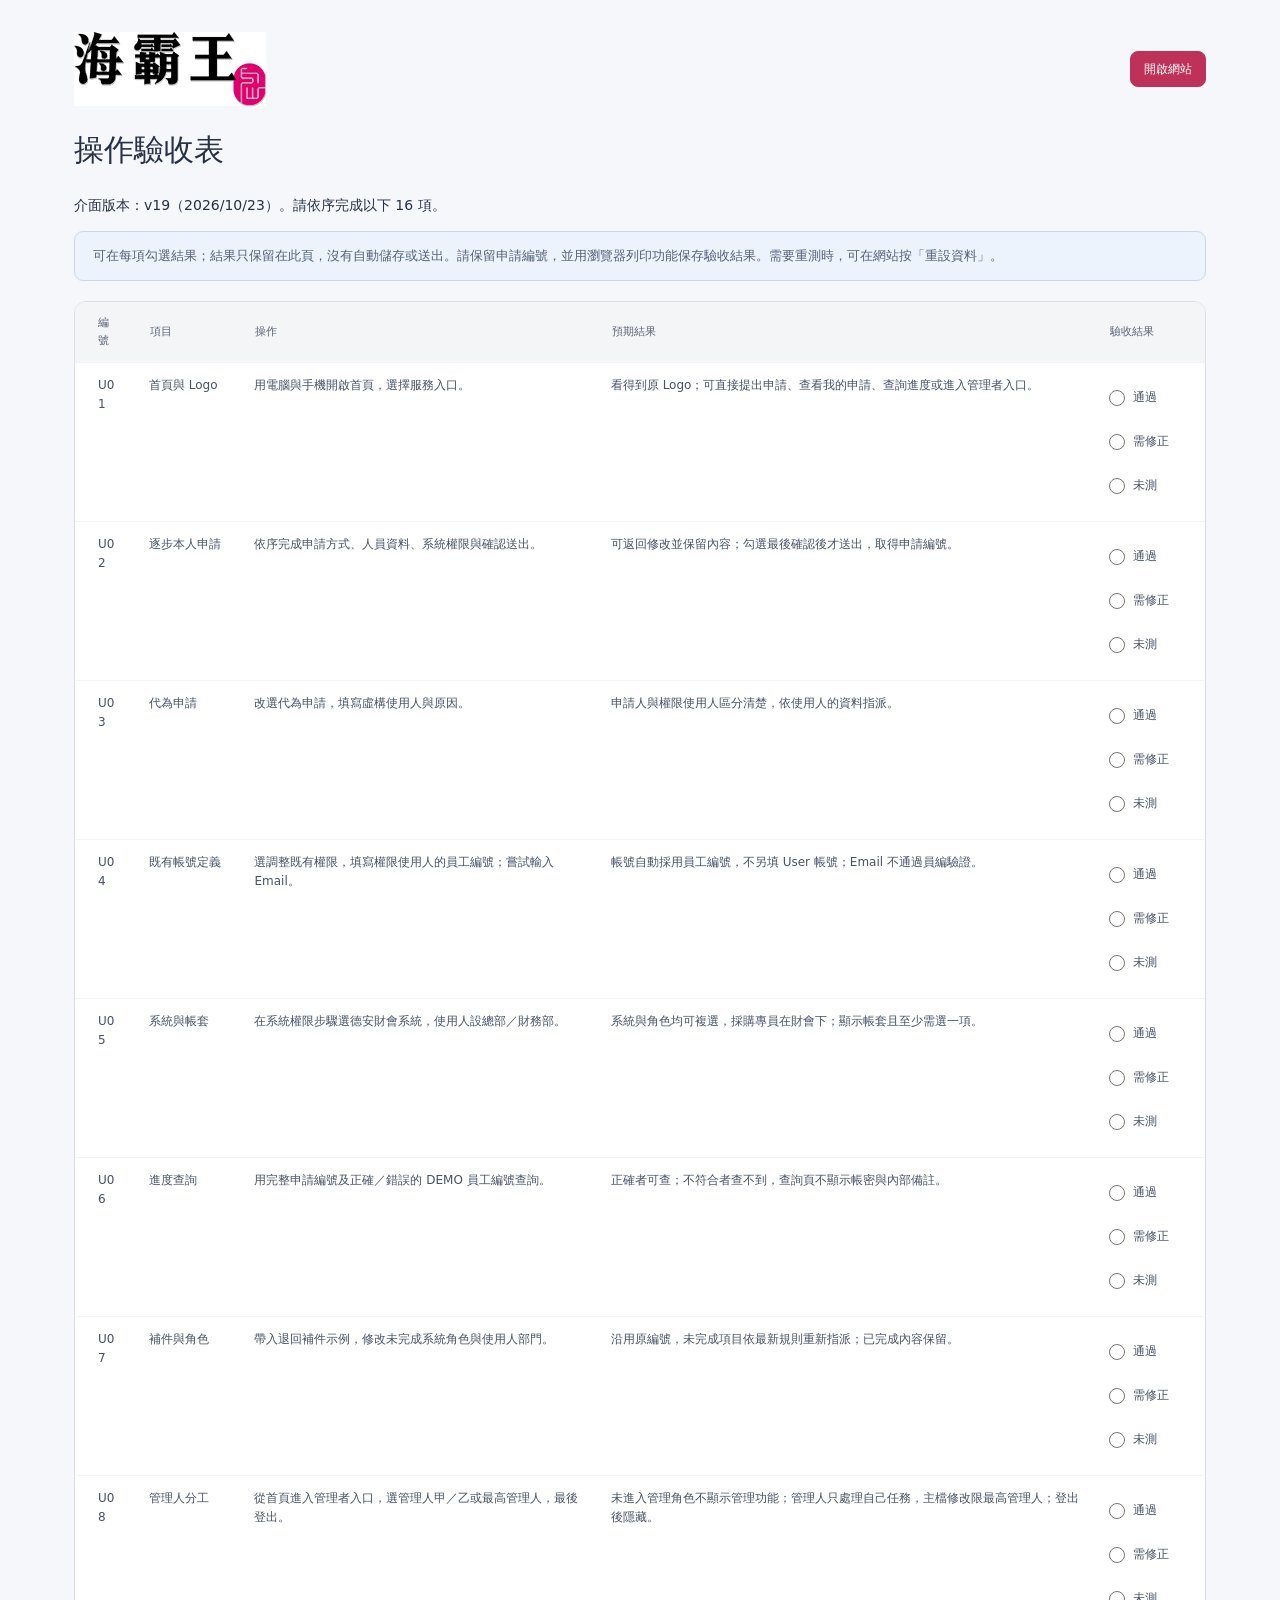
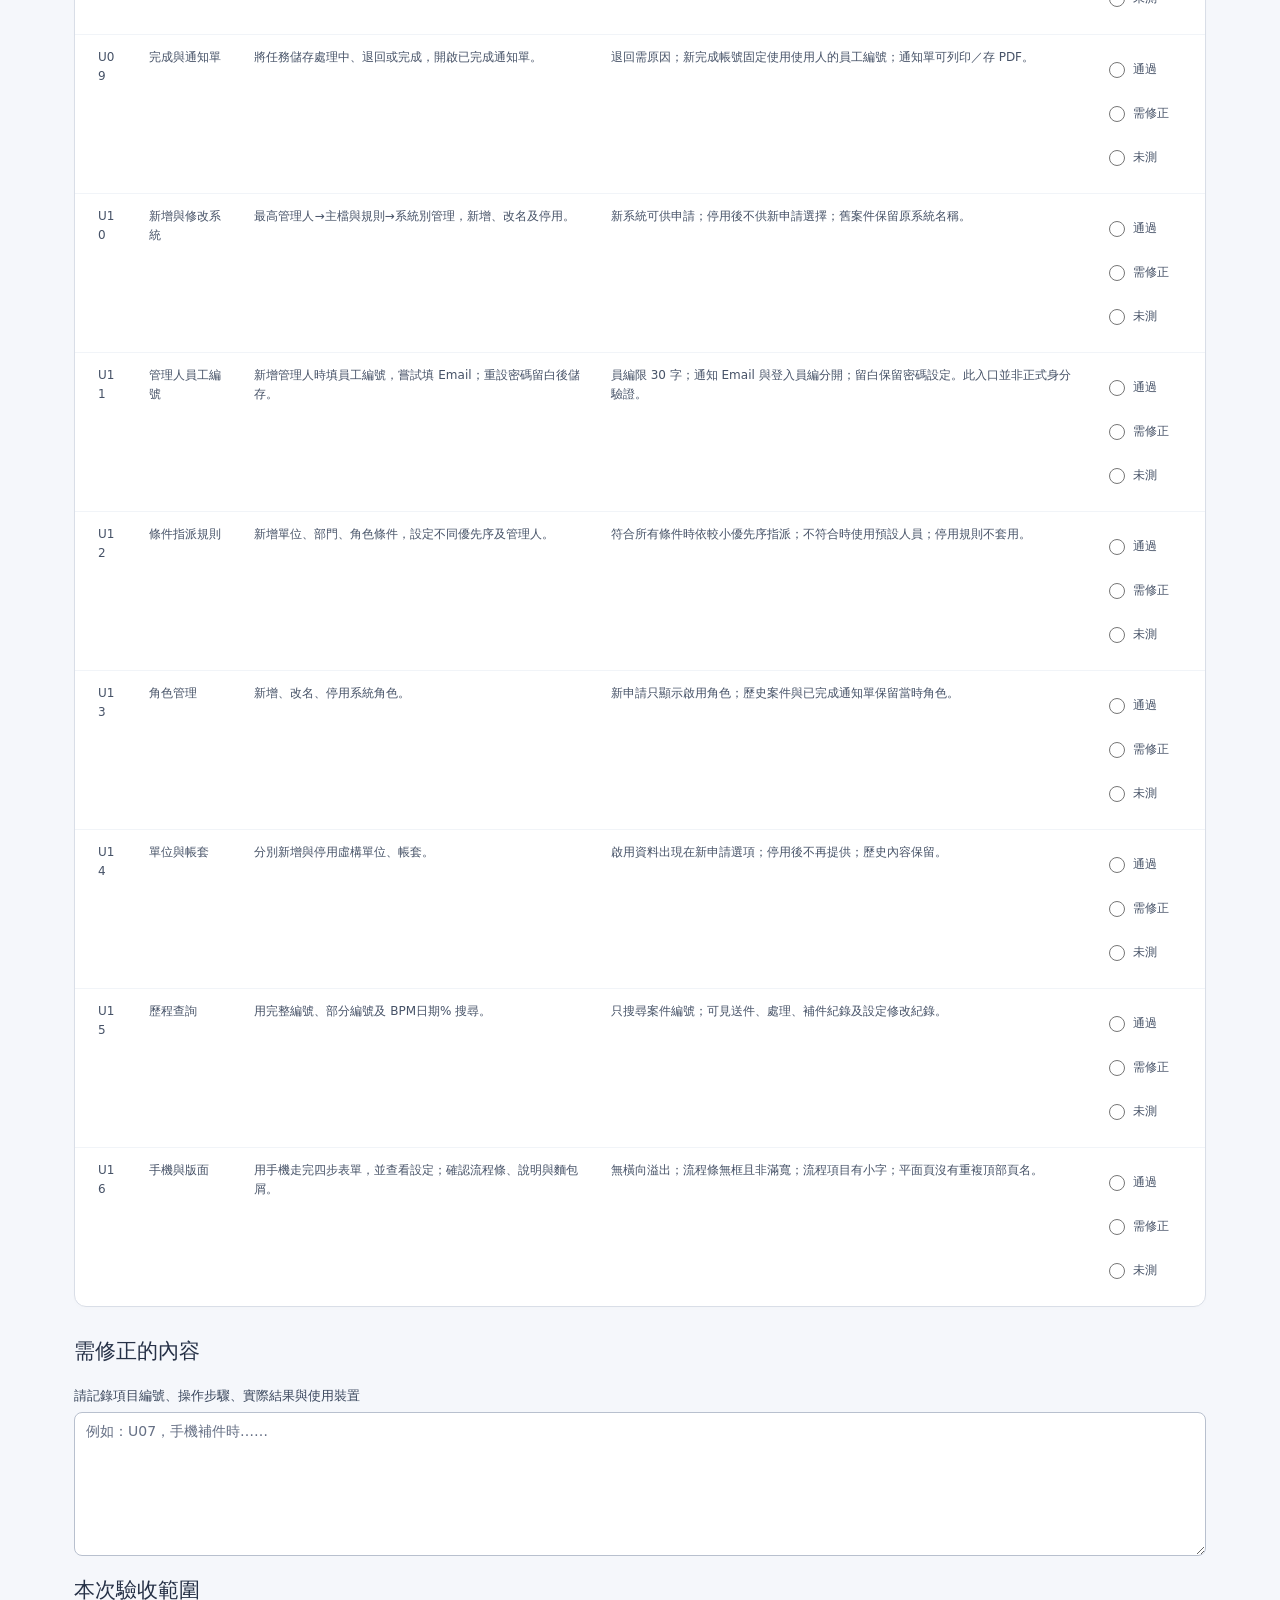
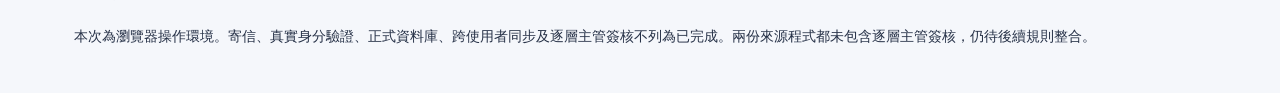
==== demo/acceptance.html @ 9f91eb5a "Publish homepage and four-step staff-number application design" ====
<!doctype html><html lang="zh-Hant"><head><meta charset="utf-8"><meta name="viewport" content="width=device-width,initial-scale=1"><meta name="referrer" content="no-referrer"><meta http-equiv="Content-Security-Policy" content="default-src 'self'; style-src 'self'; img-src 'self'; connect-src 'none'; object-src 'none'; base-uri 'self'; form-action 'none'"><title>操作驗收表｜系統帳號申請</title><link rel="icon" href="./assets/favicon.svg"><link rel="stylesheet" href="./assets/style.css"><link rel="stylesheet" href="./assets/portal.css?v=20261023-wizard"><link rel="stylesheet" href="./assets/compact.css?v=20261023-wizard"></head><body class="acceptance-page"><main class="acceptance-container"><header class="acceptance-header"><img src="./assets/logo.png" alt="海霸王" width="192" height="74"><a class="btn primary" href="./index.html">開啟網站</a></header><h1>操作驗收表</h1><p>介面版本：v19（2026/10/23）。請依序完成以下 16 項。</p><div class="notice">可在每項勾選結果；結果只保留在此頁，沒有自動儲存或送出。請保留申請編號，並用瀏覽器列印功能保存驗收結果。需要重測時，可在網站按「重設資料」。</div><div class="table-wrap panel"><table><thead><tr><th>編號</th><th>項目</th><th>操作</th><th>預期結果</th><th>驗收結果</th></tr></thead><tbody><tr><td data-label="編號">U01</td><td data-label="項目">首頁與 Logo</td><td data-label="操作">用電腦與手機開啟首頁，選擇服務入口。</td><td data-label="預期結果">看得到原 Logo；可直接提出申請、查看我的申請、查詢進度或進入管理者入口。</td><td data-label="驗收結果" class="acceptance-result"><label><input type="radio" name="U01" value="通過">通過</label> <label><input type="radio" name="U01" value="需修正">需修正</label> <label><input type="radio" name="U01" value="未測">未測</label></td></tr><tr><td data-label="編號">U02</td><td data-label="項目">逐步本人申請</td><td data-label="操作">依序完成申請方式、人員資料、系統權限與確認送出。</td><td data-label="預期結果">可返回修改並保留內容；勾選最後確認後才送出，取得申請編號。</td><td data-label="驗收結果" class="acceptance-result"><label><input type="radio" name="U02" value="通過">通過</label> <label><input type="radio" name="U02" value="需修正">需修正</label> <label><input type="radio" name="U02" value="未測">未測</label></td></tr><tr><td data-label="編號">U03</td><td data-label="項目">代為申請</td><td data-label="操作">改選代為申請，填寫虛構使用人與原因。</td><td data-label="預期結果">申請人與權限使用人區分清楚，依使用人的資料指派。</td><td data-label="驗收結果" class="acceptance-result"><label><input type="radio" name="U03" value="通過">通過</label> <label><input type="radio" name="U03" value="需修正">需修正</label> <label><input type="radio" name="U03" value="未測">未測</label></td></tr><tr><td data-label="編號">U04</td><td data-label="項目">既有帳號定義</td><td data-label="操作">選調整既有權限，填寫權限使用人的員工編號；嘗試輸入 Email。</td><td data-label="預期結果">帳號自動採用員工編號，不另填 User 帳號；Email 不通過員編驗證。</td><td data-label="驗收結果" class="acceptance-result"><label><input type="radio" name="U04" value="通過">通過</label> <label><input type="radio" name="U04" value="需修正">需修正</label> <label><input type="radio" name="U04" value="未測">未測</label></td></tr><tr><td data-label="編號">U05</td><td data-label="項目">系統與帳套</td><td data-label="操作">在系統權限步驟選德安財會系統，使用人設總部／財務部。</td><td data-label="預期結果">系統與角色均可複選，採購專員在財會下；顯示帳套且至少需選一項。</td><td data-label="驗收結果" class="acceptance-result"><label><input type="radio" name="U05" value="通過">通過</label> <label><input type="radio" name="U05" value="需修正">需修正</label> <label><input type="radio" name="U05" value="未測">未測</label></td></tr><tr><td data-label="編號">U06</td><td data-label="項目">進度查詢</td><td data-label="操作">用完整申請編號及正確／錯誤的 DEMO 員工編號查詢。</td><td data-label="預期結果">正確者可查；不符合者查不到，查詢頁不顯示帳密與內部備註。</td><td data-label="驗收結果" class="acceptance-result"><label><input type="radio" name="U06" value="通過">通過</label> <label><input type="radio" name="U06" value="需修正">需修正</label> <label><input type="radio" name="U06" value="未測">未測</label></td></tr><tr><td data-label="編號">U07</td><td data-label="項目">補件與角色</td><td data-label="操作">帶入退回補件示例，修改未完成系統角色與使用人部門。</td><td data-label="預期結果">沿用原編號，未完成項目依最新規則重新指派；已完成內容保留。</td><td data-label="驗收結果" class="acceptance-result"><label><input type="radio" name="U07" value="通過">通過</label> <label><input type="radio" name="U07" value="需修正">需修正</label> <label><input type="radio" name="U07" value="未測">未測</label></td></tr><tr><td data-label="編號">U08</td><td data-label="項目">管理人分工</td><td data-label="操作">從首頁進入管理者入口，選管理人甲／乙或最高管理人，最後登出。</td><td data-label="預期結果">未進入管理角色不顯示管理功能；管理人只處理自己任務，主檔修改限最高管理人；登出後隱藏。</td><td data-label="驗收結果" class="acceptance-result"><label><input type="radio" name="U08" value="通過">通過</label> <label><input type="radio" name="U08" value="需修正">需修正</label> <label><input type="radio" name="U08" value="未測">未測</label></td></tr><tr><td data-label="編號">U09</td><td data-label="項目">完成與通知單</td><td data-label="操作">將任務儲存處理中、退回或完成，開啟已完成通知單。</td><td data-label="預期結果">退回需原因；新完成帳號固定使用使用人的員工編號；通知單可列印／存 PDF。</td><td data-label="驗收結果" class="acceptance-result"><label><input type="radio" name="U09" value="通過">通過</label> <label><input type="radio" name="U09" value="需修正">需修正</label> <label><input type="radio" name="U09" value="未測">未測</label></td></tr><tr><td data-label="編號">U10</td><td data-label="項目">新增與修改系統</td><td data-label="操作">最高管理人→主檔與規則→系統別管理，新增、改名及停用。</td><td data-label="預期結果">新系統可供申請；停用後不供新申請選擇；舊案件保留原系統名稱。</td><td data-label="驗收結果" class="acceptance-result"><label><input type="radio" name="U10" value="通過">通過</label> <label><input type="radio" name="U10" value="需修正">需修正</label> <label><input type="radio" name="U10" value="未測">未測</label></td></tr><tr><td data-label="編號">U11</td><td data-label="項目">管理人員工編號</td><td data-label="操作">新增管理人時填員工編號，嘗試填 Email；重設密碼留白後儲存。</td><td data-label="預期結果">員編限 30 字；通知 Email 與登入員編分開；留白保留密碼設定。此入口並非正式身分驗證。</td><td data-label="驗收結果" class="acceptance-result"><label><input type="radio" name="U11" value="通過">通過</label> <label><input type="radio" name="U11" value="需修正">需修正</label> <label><input type="radio" name="U11" value="未測">未測</label></td></tr><tr><td data-label="編號">U12</td><td data-label="項目">條件指派規則</td><td data-label="操作">新增單位、部門、角色條件，設定不同優先序及管理人。</td><td data-label="預期結果">符合所有條件時依較小優先序指派；不符合時使用預設人員；停用規則不套用。</td><td data-label="驗收結果" class="acceptance-result"><label><input type="radio" name="U12" value="通過">通過</label> <label><input type="radio" name="U12" value="需修正">需修正</label> <label><input type="radio" name="U12" value="未測">未測</label></td></tr><tr><td data-label="編號">U13</td><td data-label="項目">角色管理</td><td data-label="操作">新增、改名、停用系統角色。</td><td data-label="預期結果">新申請只顯示啟用角色；歷史案件與已完成通知單保留當時角色。</td><td data-label="驗收結果" class="acceptance-result"><label><input type="radio" name="U13" value="通過">通過</label> <label><input type="radio" name="U13" value="需修正">需修正</label> <label><input type="radio" name="U13" value="未測">未測</label></td></tr><tr><td data-label="編號">U14</td><td data-label="項目">單位與帳套</td><td data-label="操作">分別新增與停用虛構單位、帳套。</td><td data-label="預期結果">啟用資料出現在新申請選項；停用後不再提供；歷史內容保留。</td><td data-label="驗收結果" class="acceptance-result"><label><input type="radio" name="U14" value="通過">通過</label> <label><input type="radio" name="U14" value="需修正">需修正</label> <label><input type="radio" name="U14" value="未測">未測</label></td></tr><tr><td data-label="編號">U15</td><td data-label="項目">歷程查詢</td><td data-label="操作">用完整編號、部分編號及 BPM日期% 搜尋。</td><td data-label="預期結果">只搜尋案件編號；可見送件、處理、補件紀錄及設定修改紀錄。</td><td data-label="驗收結果" class="acceptance-result"><label><input type="radio" name="U15" value="通過">通過</label> <label><input type="radio" name="U15" value="需修正">需修正</label> <label><input type="radio" name="U15" value="未測">未測</label></td></tr><tr><td data-label="編號">U16</td><td data-label="項目">手機與版面</td><td data-label="操作">用手機走完四步表單，並查看設定；確認流程條、說明與麵包屑。</td><td data-label="預期結果">無橫向溢出；流程條無框且非滿寬；流程項目有小字；平面頁沒有重複頂部頁名。</td><td data-label="驗收結果" class="acceptance-result"><label><input type="radio" name="U16" value="通過">通過</label> <label><input type="radio" name="U16" value="需修正">需修正</label> <label><input type="radio" name="U16" value="未測">未測</label></td></tr></tbody></table></div><section class="acceptance-notes"><h2>需修正的內容</h2><label class="field"><span>請記錄項目編號、操作步驟、實際結果與使用裝置</span><textarea rows="6" placeholder="例如：U07，手機補件時……"></textarea></label><h2>本次驗收範圍</h2><p>本次為瀏覽器操作環境。寄信、真實身分驗證、正式資料庫、跨使用者同步及逐層主管簽核不列為已完成。兩份來源程式都未包含逐層主管簽核，仍待後續規則整合。</p></section></main></body></html>
---- demo/assets/style.css ----
:root{font-family:Inter,"Noto Sans TC","PingFang TC","Microsoft JhengHei",system-ui,sans-serif;color:#21304d;background:#f5f7fb;font-synthesis:none;--blue:#1748c5;--muted:#7a8499;--border:#e8ecf3;--ink:#172442;--sidebar:238px}*{box-sizing:border-box}body{margin:0;font-size:14px;line-height:1.6}button,input,select,textarea{font:inherit}button,a,input,select,textarea{-webkit-tap-highlight-color:transparent}button{cursor:pointer}a{color:var(--blue);text-decoration:none}button:focus-visible,a:focus-visible,input:focus-visible,select:focus-visible,textarea:focus-visible{outline:3px solid #93b5ff;outline-offset:3px}button:disabled{cursor:not-allowed;opacity:.5}svg{width:20px;height:20px;fill:none;stroke:currentColor;stroke-width:1.7;stroke-linecap:round;stroke-linejoin:round;flex-shrink:0}.skip-link{position:fixed;left:12px;top:-60px;background:white;z-index:200;padding:10px}.skip-link:focus{top:10px}.sidebar{position:fixed;inset:0 auto 0 0;width:var(--sidebar);background:#fff;border-right:1px solid var(--border);padding:27px 18px;display:flex;flex-direction:column;z-index:40}.brand{display:flex;align-items:center;gap:11px;padding:0 10px 30px}.brand-symbol{width:38px;height:42px;display:grid;place-items:center;border-radius:11px;background:var(--blue);color:white;box-shadow:0 4px 10px #1748c522}.brand-symbol svg{width:26px;height:26px}.brand strong{display:block;font-size:17px;letter-spacing:.3px;color:var(--ink)}.brand small{display:block;font-size:10px;letter-spacing:1.8px;color:#8a94a8}.nav-label{font-size:11px;color:#9aa2b2;padding:15px 15px 8px;letter-spacing:1px}.nav-item{display:flex;align-items:center;gap:12px;padding:12px 15px;color:#69748b;margin:4px 0;border-radius:9px;font-size:13px}.nav-item:hover{background:#f5f7fc;color:var(--ink)}.nav-item.active{background:#edf2ff;color:var(--blue);font-weight:650}.nav-item .nav-count{margin-left:auto;border-radius:6px;min-width:22px;text-align:center;background:white;font-size:11px}.sidebar-bottom{margin-top:auto;padding:20px 9px 0}.sidebar-help{padding:16px;border:1px solid var(--border);border-radius:12px;background:linear-gradient(145deg,#f8faff,#f4f7ff)}.sidebar-help strong{font-size:12px;display:block;color:#536588}.sidebar-help p{font-size:11px;color:#8a95aa;margin:6px 0 12px}.sidebar-help button{font-size:11px;background:white;border:1px solid #dce4f3;border-radius:6px;padding:6px 10px;color:#536588}.version{font-size:10px;color:#a5adbb;text-align:center;margin-top:18px}.shell{margin-left:var(--sidebar);min-height:100vh}.topbar{height:77px;display:flex;align-items:center;gap:20px;padding:0 40px;border-bottom:1px solid var(--border);background:#fff}.breadcrumbs{color:#9aa2b1;font-size:12px;white-space:nowrap}.breadcrumbs span{color:#4c5a76;margin-left:12px}.topbar-search{margin-left:auto;display:flex;align-items:center;gap:8px;color:#95a0b3}.topbar-search input{border:0;background:transparent;outline:none;width:175px;font-size:12px;color:var(--ink);padding:8px}.topbar-search svg{width:17px}.role-switch{display:flex;align-items:center;gap:9px;border-left:1px solid var(--border);padding-left:20px}.avatar{height:34px;width:34px;display:grid;place-items:center;border-radius:50%;background:#eaf0ff;color:var(--blue);font-weight:650;font-size:12px;flex-shrink:0}.role-switch label{display:block;font-size:9px;letter-spacing:.5px;color:#8b95a8;line-height:1.2}.role-switch select{border:0;background:transparent;color:#3f4d67;font-size:12px;padding:2px 18px 2px 0;max-width:155px}.mobile-menu{display:none;background:transparent;border:0;padding:5px}.demo-strip{display:flex;justify-content:center;align-items:center;gap:8px;padding:9px 20px;background:#fff9e9;color:#9c7732;font-size:11px;border-bottom:1px solid #f5ebd2}.demo-strip svg{height:14px;width:14px}.demo-strip strong{font-weight:650}.content{max-width:1460px;margin:0 auto;padding:32px 40px 28px}.page-heading{display:flex;align-items:center;justify-content:space-between;gap:20px;margin-bottom:26px}.eyebrow{font-size:10px;color:#8693ac;letter-spacing:1.8px;font-weight:600;text-transform:uppercase;margin:0 0 5px}.page-heading h1{font-size:25px;letter-spacing:.5px;font-weight:700;color:var(--ink);margin:0 0 7px}.page-heading p{font-size:12px;color:#8893a8;margin:0}.heading-actions{display:flex;gap:9px}.btn{display:inline-flex;align-items:center;justify-content:center;gap:7px;border:1px solid #dfe5ef;border-radius:8px;background:#fff;color:#5a6781;padding:9px 15px;font-size:12px;line-height:1.5;white-space:nowrap;min-height:37px}.btn svg{width:15px;height:15px}.btn:hover{background:#f6f8fc}.btn.primary{background:var(--blue);color:#fff;border-color:var(--blue);box-shadow:0 3px 7px #1748c51a}.btn.primary:hover{background:#103baa}.btn.danger{color:#ba4852;border-color:#f0d5d8}.btn.text{background:none;border:0;color:var(--blue);box-shadow:none;padding:5px 8px}.btn.small{font-size:11px;min-height:29px;padding:5px 10px}.welcome{border:1px solid #e0e9fa;background:linear-gradient(110deg,#edf3ff 0%,#f3f7ff 70%,#f0f6ff);border-radius:14px;padding:25px 28px;display:flex;align-items:center;justify-content:space-between;gap:20px;margin-bottom:24px;overflow:hidden}.welcome-tag{font-size:10px;letter-spacing:.7px;color:#5275c3;display:flex;align-items:center;gap:6px;margin-bottom:7px}.welcome-tag .dot{width:5px;height:5px;border-radius:50%;background:#668ce3}.welcome h2{margin:0 0 8px;font-size:20px;color:#294775;font-weight:650}.welcome p{font-size:12px;color:#7388ab;max-width:560px;margin:0}.welcome-art{width:115px;height:99px;display:grid;place-items:center;position:relative;flex-shrink:0}.art-back{position:absolute;width:65px;height:82px;background:#d9e6ff;border:1px solid #c8dafa;border-radius:10px;transform:rotate(13deg);left:33px;top:5px}.art-front{position:relative;width:66px;height:82px;display:flex;flex-direction:column;gap:8px;border:1px solid #c3d5fa;background:#fff;border-radius:9px;padding:13px;transform:rotate(-7deg);box-shadow:0 8px 20px #5073bb15}.art-front span{height:4px;background:#dce6f8;border-radius:2px}.art-front span:first-child{height:17px;width:17px;display:grid;place-items:center;background:#eaf1ff;color:#6289da}.art-front span svg{width:13px}.art-check{position:absolute;right:5px;bottom:4px;width:28px;height:28px;background:#7397ea;border-radius:50%;display:grid;place-items:center;color:#fff;border:4px solid #edf3ff}.art-check svg{width:14px}.stats{display:grid;grid-template-columns:repeat(4,minmax(0,1fr));gap:17px;margin-bottom:24px}.stat-card{border:1px solid var(--border);border-radius:12px;background:white;padding:18px 20px}.stat-top{display:flex;justify-content:space-between;align-items:center;color:#8790a3;font-size:11px}.stat-icon{height:32px;width:32px;border-radius:9px;display:grid;place-items:center;background:#eef3ff;color:#5d7ed0}.stat-icon svg{height:16px;width:16px}.stat-card:nth-child(2) .stat-icon{background:#fff7e8;color:#d3a550}.stat-card:nth-child(3) .stat-icon{background:#e9f8f1;color:#53a487}.stat-card:nth-child(4) .stat-icon{background:#fff0f0;color:#d48084}.stat-bottom{display:flex;align-items:flex-end;justify-content:space-between;margin-top:9px}.stat-number{font-size:31px;font-weight:650;color:#283754;line-height:1.1;font-variant-numeric:tabular-nums}.stat-caption{font-size:10px;color:#9ba4b4;margin-top:8px}.stat-bottom small{font-size:10px;color:#9aa5b6}.dashboard-grid{display:grid;grid-template-columns:minmax(0,1fr) 280px;gap:23px;align-items:start}.panel{background:white;border:1px solid var(--border);border-radius:12px;overflow:hidden}.panel-head{display:flex;align-items:center;justify-content:space-between;padding:20px 22px 15px;gap:12px}.panel-head h2{font-size:14px;font-weight:650;color:#344260;margin:0}.panel-head p{font-size:10px;color:#9ba4b4;margin:4px 0 0}.panel-head svg{width:16px}.filter-bar{display:flex;align-items:center;gap:5px;padding:0 20px 15px;border-bottom:1px solid #f0f3f7;flex-wrap:wrap}.filter{border:0;background:transparent;border-radius:6px;padding:6px 10px;color:#8c96a9;font-size:11px}.filter.active{background:#edf2ff;color:var(--blue);font-weight:600}.filter .count{margin-left:5px;font-size:9px;opacity:.8}.table-wrap{overflow:auto}table{width:100%;border-collapse:collapse;text-align:left;white-space:nowrap;font-size:11px}th{background:#fafbfe;color:#99a2b4;font-weight:500;padding:12px 15px;border-bottom:1px solid #f0f3f8}th:first-child,td:first-child{padding-left:23px}td{padding:15px;border-bottom:1px solid #f1f4f8;color:#68758e}tr:last-child td{border-bottom:0}td strong{display:block;font-weight:500;color:#354969;font-size:11px}td small{font-size:9px;color:#a3adbc;display:block;margin-top:3px}.request-link{padding:0;color:#45689f;border:0;background:none;font-size:11px;font-variant-numeric:tabular-nums}.request-link:hover{text-decoration:underline}.system-tag{display:inline-block;border:1px solid #e7ecf4;background:#f8faff;padding:1px 6px;border-radius:4px;font-size:10px;color:#8390a7;margin:2px 4px 2px 0}.badge{display:inline-flex;align-items:center;gap:5px;font-size:10px;border-radius:5px;padding:3px 7px;background:#f0f3f8;color:#7d8ca5;white-space:nowrap}.badge:before{content:"";width:4px;height:4px;border-radius:50%;background:currentColor}.badge.pending{background:#fff7e8;color:#bb9546}.badge.progress{background:#edf3ff;color:#7392cf}.badge.complete{background:#eaf8f0;color:#64a184}.badge.returned{background:#fff0f0;color:#cd8489}.badge.partial{background:#f2edfe;color:#9b85ca}.table-footer{display:flex;justify-content:space-between;align-items:center;gap:10px;border-top:1px solid #eef1f6;padding:13px 21px;font-size:10px;color:#a0a9b8}.pagination{display:flex;gap:5px}.pagination button{border:1px solid var(--border);background:#fff;border-radius:5px;min-width:25px;height:25px;color:#9ca5b4;font-size:10px}.pagination .active{background:#edf2ff;border-color:#d8e2fa;color:var(--blue)}.side-stack{display:flex;flex-direction:column;gap:18px}.guide-list{padding:0 20px 17px}.guide-item{display:flex;align-items:flex-start;gap:12px;margin:15px 0}.step-icon{width:27px;height:27px;border-radius:8px;background:#f0f4fc;display:grid;place-items:center;color:#8ca0c1;flex-shrink:0}.step-icon svg{width:14px;height:14px}.guide-item strong{display:block;font-size:11px;font-weight:550;color:#63718d}.guide-item p{font-size:10px;line-height:1.7;color:#a0a8b7;margin:3px 0 0}.timeline{padding:0 22px 18px}.timeline-item{position:relative;padding:0 0 18px 18px;border-left:1px solid #e8edf6}.timeline-item:last-child{border-left-color:transparent;padding-bottom:2px}.timeline-item:before{position:absolute;content:"";left:-4px;top:5px;width:7px;height:7px;border-radius:50%;background:#b4c6eb;border:2px solid white;box-shadow:0 0 0 1px #dce5f5}.timeline-item strong{display:block;font-size:10px;font-weight:500;color:#74819b}.timeline-item small{font-size:9px;color:#adb5c1}.timeline-item p{font-size:10px;color:#9aa6ba;margin:3px 0}.mini-note{font-size:10px;color:#9da8bb;display:flex;gap:7px;align-items:flex-start;margin-top:20px}.mini-note svg{width:13px;height:13px;margin-top:2px}.page-footer{display:flex;justify-content:space-between;align-items:center;margin-top:28px;padding-top:18px;color:#b0b8c6;font-size:10px;border-top:1px solid #e9edf5;gap:10px}.form-layout{display:grid;grid-template-columns:minmax(0,1fr) 280px;gap:23px;align-items:start}.form-section{padding:23px 26px;border-bottom:1px solid #f0f3f7}.form-section:last-child{border-bottom:0}.section-heading{display:flex;align-items:center;gap:9px;margin-bottom:20px}.section-number{display:grid;place-items:center;width:23px;height:23px;border-radius:7px;background:#edf3ff;color:#7694d0;font-size:11px}.section-heading h2{font-size:14px;margin:0;font-weight:600}.form-grid{display:grid;grid-template-columns:1fr 1fr;gap:17px 22px}.field{display:flex;flex-direction:column;gap:6px;font-size:12px;color:#6b7891}.field input,.field select,.field textarea,.lookup-input{width:100%;border:1px solid #e0e6f0;border-radius:7px;background:#fff;color:#364764;padding:10px 12px;font-size:12px;min-height:40px}.field input::placeholder,.field textarea::placeholder{color:#b1b9c8}.field textarea{min-height:90px;resize:vertical}.required{color:#d58d94}.full{grid-column:1/-1}.radio-group{display:flex;gap:20px;flex-wrap:wrap;font-size:12px;color:#66758f;margin-bottom:18px}.radio-group label{display:flex;align-items:center;gap:7px}input[type=radio],input[type=checkbox]{accent-color:var(--blue);height:15px;width:15px;flex-shrink:0}.system-card{border:1px solid #e4eaf3;border-radius:9px;padding:13px 15px;margin-bottom:11px}.system-card.selected{border-color:#b4c8f5;background:#fcfdff}.system-choice{display:flex;align-items:center;gap:10px;font-weight:550;font-size:12px;cursor:pointer}.system-choice small{margin-left:auto;color:#a6b0c0;font-size:10px;font-weight:400}.role-options{display:flex;gap:9px 18px;flex-wrap:wrap;margin:13px 0 2px 24px;border-top:1px dashed #e5ecf8;padding-top:12px}.role-options label{display:flex;align-items:center;gap:6px;font-size:11px;color:#7989a4}.role-options input{width:13px;height:13px}.company-options{display:flex;gap:16px;flex-wrap:wrap}.company-options label{display:flex;align-items:center;gap:7px;color:#74829c;font-size:12px}.form-submit{display:flex;align-items:center;justify-content:space-between;gap:15px;padding:20px 26px;background:#fcfdff}.form-submit p{font-size:10px;color:#9ca7ba;margin:0}.success-panel{text-align:center;padding:45px 25px}.success-mark{width:55px;height:55px;border-radius:50%;background:#e6f6ed;color:#55a07c;display:grid;place-items:center;margin:0 auto 16px}.success-mark svg{width:27px;height:27px}.success-panel h2{font-size:21px;margin:0 0 7px}.success-panel p{font-size:12px;color:#8a97ae}.request-number{display:flex;align-items:center;justify-content:space-between;gap:20px;max-width:380px;margin:24px auto;background:#f3f6fc;border:1px solid #e3eaf5;border-radius:9px;padding:14px 18px}.request-number code{font-size:18px;color:#30579b}.success-actions{display:flex;justify-content:center;gap:12px}.lookup-panel{padding:27px;max-width:830px}.lookup-panel h2{font-size:14px;margin:0 0 8px}.lookup-panel>p{font-size:12px;color:#8d99af}.lookup-form{display:grid;grid-template-columns:1.5fr 1fr auto;align-items:end;gap:14px;margin:24px 0 14px}.sample-link{display:flex;gap:10px;align-items:center;font-size:11px;color:#9ca7b9}.lookup-result{max-width:1000px;margin-top:22px}.case-summary{padding:22px 25px;border-bottom:1px solid var(--border)}.case-summary h2{font-size:15px;margin:0 0 15px;display:flex;gap:14px;align-items:center;flex-wrap:wrap}.detail-grid{display:grid;grid-template-columns:repeat(3,1fr);gap:17px}.detail-grid dt{font-size:10px;color:#9aa5b8;margin-bottom:4px}.detail-grid dd{margin:0;font-size:12px;color:#556784;overflow-wrap:anywhere}.detail-grid dl{margin:0}.return-note{background:#fff5f3;border:1px solid #f5dfdb;border-radius:8px;color:#b17d71;font-size:12px;padding:12px 16px;margin:16px 25px}.case-actions{display:flex;justify-content:flex-end;gap:10px;padding:17px 25px}.empty{text-align:center;padding:45px 20px;color:#a2adbe;font-size:12px}.empty svg{display:block;margin:0 auto 10px;width:30px;height:30px;color:#c1ccdd}.settings-grid{display:grid;grid-template-columns:repeat(2,minmax(0,1fr));gap:20px}.settings-list{padding:0 22px 15px}.settings-row{display:flex;justify-content:space-between;align-items:center;padding:13px 0;border-top:1px solid var(--border);gap:15px}.settings-row strong{font-size:12px;display:block;font-weight:550}.settings-row small{display:block;font-size:10px;color:#98a4b9}.settings-row label{display:flex;align-items:center;gap:8px;font-size:11px;color:#8c9bb1}.settings-row select{font-size:11px;border:1px solid var(--border);border-radius:6px;padding:5px;max-width:170px;color:#63748f;background:white}.notice{padding:14px 18px;border:1px solid #e3eaf7;border-radius:9px;background:#f3f7ff;color:#7a8eaf;font-size:11px;margin-bottom:20px}dialog{width:min(690px,calc(100% - 30px));border:1px solid #e0e7f1;border-radius:15px;padding:0;color:var(--ink);max-height:90vh;box-shadow:0 30px 100px #13254d30}dialog::backdrop{background:#162d5144;backdrop-filter:blur(3px)}.dialog-header{display:flex;align-items:center;justify-content:space-between;padding:20px 25px;border-bottom:1px solid var(--border);position:sticky;top:0;background:white;z-index:1}.dialog-header h2{font-size:15px;margin:0}.dialog-body{padding:23px 25px}.dialog-body h3{font-size:13px;margin:22px 0 12px}.icon-btn{background:none;border:0;color:#9aa5b9;padding:3px;display:grid;place-items:center}.dialog-footer{display:flex;justify-content:flex-end;gap:10px;padding:17px 25px;background:#fafcff;border-top:1px solid var(--border);flex-wrap:wrap}.dialog-body .notice{margin-top:17px}.dialog-body .detail-grid{grid-template-columns:1fr 1fr}.dialog-body .form-grid{margin-top:20px}.secret-demo{background:#f5f7fc;padding:15px;border-radius:8px;border:1px solid #e4eaf4;margin-top:17px;font-size:12px}.secret-demo code{color:#4a6d9f}.toast{position:fixed;bottom:26px;left:calc(50% + 80px);transform:translate(-50%,20px);opacity:0;pointer-events:none;z-index:100;max-width:calc(100% - 30px);padding:12px 20px;border-radius:9px;background:#263a5c;color:white;font-size:12px;box-shadow:0 7px 25px #18294425;transition:opacity .18s,transform .18s}.toast.visible{opacity:1;transform:translate(-50%,0)}.menu-backdrop{display:none}.error-text{font-size:12px;color:#bb6b70;margin:12px 0}.plain-list{font-size:11px;color:#95a2b6;padding-left:16px;line-height:2.1}.chip-button{border:1px solid #dfe7f4;background:#f6f9ff;border-radius:5px;padding:4px 9px;font-size:10px;color:#7790b8}.manager-tabs{margin-bottom:18px;display:flex;gap:8px}.manager-tabs button{border:1px solid #e2e8f3;background:white;color:#8a98af;border-radius:7px;padding:8px 15px;font-size:12px}.manager-tabs button.active{border-color:#bfcef0;background:#edf3ff;color:var(--blue)}[hidden]{display:none!important}@media(min-width:1550px){.dashboard-grid{grid-template-columns:minmax(0,1fr) 310px}}@media(max-width:1200px){:root{--sidebar:215px}.topbar{padding:0 26px}.content{padding:28px 26px}.dashboard-grid,.form-layout{grid-template-columns:minmax(0,1fr) 245px;gap:17px}.stat-card{padding:15px}.topbar-search input{width:115px}.panel-head{padding:18px}.form-grid{gap:16px}}@media(max-width:1050px){.dashboard-grid,.form-layout{grid-template-columns:1fr}.side-stack{display:grid;grid-template-columns:1fr 1fr}.topbar-search{display:none}.role-switch{margin-left:auto}.stat-card{padding:15px 17px}.welcome h2{font-size:19px}}@media(max-width:760px){:root{--sidebar:238px}.sidebar{transform:translateX(-100%);transition:transform .2s}.sidebar.open{transform:translateX(0)}.menu-backdrop.visible{display:block;position:fixed;inset:0;background:#1b30564d;z-index:35}.shell{margin-left:0}.mobile-menu{display:block}.topbar{height:66px;padding:0 17px;gap:10px}.breadcrumbs{font-size:11px}.breadcrumbs span{margin-left:6px}.role-switch{padding-left:12px;gap:7px}.role-switch select{max-width:135px;font-size:11px}.avatar{height:30px;width:30px}.demo-strip{font-size:10px;padding:8px 15px;line-height:1.6}.content{padding:23px 17px}.page-heading{align-items:flex-start;gap:12px;margin-bottom:20px}.page-heading h1{font-size:22px}.page-heading p{font-size:11px;max-width:230px}.heading-actions .btn{padding:8px 11px;font-size:11px}.welcome{padding:22px}.welcome h2{font-size:17px}.welcome p{font-size:11px}.welcome-art{width:80px;transform:scale(.85);transform-origin:right center}.stats{grid-template-columns:repeat(2,minmax(0,1fr));gap:12px}.stat-number{font-size:28px}.stat-caption{font-size:9px}.side-stack{grid-template-columns:1fr}.form-section{padding:21px 19px}.form-grid{grid-template-columns:1fr;gap:15px}.lookup-form{grid-template-columns:1fr}.lookup-panel{padding:22px}.detail-grid{grid-template-columns:1fr 1fr}.settings-grid{grid-template-columns:1fr}.table-footer{padding:13px 15px}.page-footer{font-size:9px;align-items:flex-start;gap:14px}.toast{left:50%}.form-submit{padding:18px;align-items:flex-end}.form-submit p{max-width:185px}.dialog-body,.dialog-header{padding:20px}.dialog-body .form-grid{grid-template-columns:1fr}.dialog-body .detail-grid{gap:14px}.success-actions{flex-wrap:wrap}.request-number{padding:12px}.request-number code{font-size:16px}.system-choice small{display:none}}@media(prefers-reduced-motion:reduce){*{transition:none!important;scroll-behavior:auto!important}}
---- demo/assets/portal.css ----
/* The supplied original v19 uses a warm gray canvas, pink actions and blue section rules.
   Keep that hierarchy, with larger type, stronger contrast and responsive task cards. */
:root {
  --blue: #be3159;
  --ink: #263147;
  --muted: #596477;
  --border: #d9dee7;
  --sidebar: 258px;
  color: var(--ink);
  background: #f7f5f6;
  font-family: "Microsoft JhengHei", "PingFang TC", system-ui, sans-serif;
}
body { font-size: 16px; line-height: 1.7; }
button, a, input, select, textarea { touch-action: manipulation; }
button:focus-visible, a:focus-visible, input:focus-visible, select:focus-visible,
textarea:focus-visible { outline-color: #285cb4; }
.sidebar { padding: 30px 18px 20px; background: #f2f3f6; overflow-y: auto; }
.brand { padding: 0 8px 27px; }
.brand-symbol { background: #be3159; box-shadow: none; }
.brand small { color: #5b6576; font-size: 14px; letter-spacing: 1px; }
.brand strong { font-size: 20px; }
.brand { flex-direction: column; align-items: center; gap: 10px; padding: 0 0 24px; }
.company-logo { display: block; width: 205px; max-width: 100%; height: auto; object-fit: contain; background: #fff; }
.brand-caption { color: #465267; font-size: 17px; letter-spacing: 1px; }
.mobile-brand { display: none; }
.nav-label { color: #596477; font-size: 14px; letter-spacing: 0; }
.nav-item { color: #465267; font-size: 16px; min-height: 48px; padding: 12px 14px; }
.nav-item.active { background: #fbe6ed; color: #a5254a; }
.nav-item:hover { background: #fff; }
.sidebar-help { background: #fff; border-color: #d9dee7; padding: 16px; }
.sidebar-help strong { color: #39465c; font-size: 15px; }
.sidebar-help p, .sidebar-help button { color: #596477; font-size: 14px; }
.sidebar-help button { min-height: 44px; }
.version { color: #596477; font-size: 13px; }
.topbar { padding: 0 36px; height: 78px; }
.breadcrumbs, .topbar-search input { color: #596477; font-size: 14px; }
.breadcrumbs span { color: #263147; }
.topbar-search input { width: 190px; }
.role-switch { margin-left: auto; }
.role-switch label { color: #596477; font-size: 13px; }
.role-switch select { color: #263147; font-size: 15px; min-height: 36px; max-width: 182px; }
.avatar { color: #a5254a; background: #fbe6ed; font-size: 15px; }
.demo-strip { color: #755318; background: #fff7e4; font-size: 14px; padding: 10px 20px; }
.demo-strip svg { width: 18px; height: 18px; }
.content { max-width: 1440px; padding: 34px 36px; }
.page-heading { margin-bottom: 25px; }
.page-heading h1 { font-size: clamp(26px, 2.5vw, 34px); color: #263147; letter-spacing: 0; line-height: 1.45; }
.page-heading p { color: #596477; font-size: 16px; margin-top: 8px; }
.btn, .btn.small, .chip-button { min-height: 44px; font-size: 15px; padding: 10px 16px; border-radius: 9px; color: #39465c; }
.btn.primary { background: #be3159; border-color: #be3159; color: #fff; box-shadow: none; }
.btn.primary:hover { background: #a5254a; }
.btn.text { color: #a5254a; }
.btn.danger { color: #a3293b; border-color: #dcb7bd; }
.btn svg { width: 18px; height: 18px; }
.panel { border-color: #d9dee7; border-radius: 12px; box-shadow: 0 2px 5px #26314703; }
.panel-head { padding: 22px 24px 16px; }
.panel-head h2 { font-size: 19px; color: #263147; }
.panel-head p { font-size: 14px; color: #596477; }
.form-layout { grid-template-columns: minmax(0, 1fr) 264px; gap: 24px; }
.form-intro { display: flex; gap: 9px; align-items: flex-start; background: #fafbfc; color: #596477; padding: 16px 26px; font-size: 14px; border-bottom: 1px solid var(--border); }
.form-intro svg { width: 18px; height: 18px; margin-top: 3px; }
.form-intro strong, .required { color: #a5254a; }
.form-section { padding: 28px 26px; border-color: #e7e9ee; scroll-margin-top: 20px; }
.section-heading { border-left: 4px solid #4a86ff; padding-left: 12px; margin-bottom: 22px; gap: 9px; }
.section-heading h2 { font-size: 21px; font-weight: 750; color: #263147; }
.section-number { background: #edf3fd; color: #315d9d; min-width: 27px; width: 27px; height: 27px; font-size: 14px; }
.form-grid { grid-template-columns: 1fr 1fr; gap: 20px; }
.field { color: #39465c; font-size: 16px; gap: 8px; }
.field input, .field select, .field textarea, .lookup-input {
  border-color: #b8c0ce; border-radius: 8px; padding: 11px 12px;
  color: #263147; font-size: 16px; min-height: 48px; line-height: 1.5;
}
.field input:focus, .field select:focus, .field textarea:focus { border-color: #285cb4; }
.field input:disabled, .field input[readonly] { color: #596477; background: #f2f3f6; opacity: 1; }
.field input::placeholder, .field textarea::placeholder { color: #667085; }
.field textarea { min-height: 120px; }
.radio-group { gap: 12px; font-size: 16px; margin-bottom: 22px; }
.radio-group label { border: 1px solid #d9dee7; border-radius: 8px; min-height: 48px; padding: 10px 16px; color: #39465c; cursor: pointer; }
.radio-group label:has(input:checked) { background: #fff1f5; border-color: #ce7390; color: #9b2246; }
input[type=radio], input[type=checkbox] { width: 20px; height: 20px; margin: 0; }
.system-card { border-color: #d9dee7; padding: 15px 18px; margin-bottom: 14px; }
.system-card.selected { border-color: #ce7390; background: #fffbfc; }
.system-choice { font-size: 16px; min-height: 36px; color: #263147; flex-wrap: wrap; }
.system-choice small { color: #596477; font-size: 13px; }
.role-options { gap: 4px 18px; margin: 12px 0 0 0; padding-top: 12px; border-color: #e2d4da; }
.role-options label, .company-options label { font-size: 15px; color: #39465c; min-height: 44px; gap: 9px; }
.role-options input { width: 20px; height: 20px; }
.role-options span { color: #596477 !important; font-size: 14px !important; }
.form-submit { padding: 20px 26px; border-top: 1px solid #d9dee7; background: #fafbfc; align-items: center; }
.form-submit p { color: #596477; font-size: 14px; max-width: 280px; }
.application-aside { position: sticky; top: 24px; }
.draft-summary { padding: 0 24px 20px; }
.draft-summary dl { margin: 0; }
.draft-summary dt { color: #596477; font-size: 14px; margin-top: 13px; }
.draft-summary dd { color: #263147; font-size: 16px; margin: 2px 0 0; overflow-wrap: anywhere; }
.draft-summary p { color: #596477; font-size: 14px; border-top: 1px solid #d9dee7; padding-top: 16px; margin-bottom: 0; }
.guide-item strong { font-size: 15px; color: #39465c; }
.guide-item p, .plain-list { font-size: 14px; color: #596477; }
.guide-list { padding: 0 24px 22px; }
.step-icon { color: #315d9d; background: #edf3fd; }
.action-banner { border: 1px solid #e5b1c1; border-radius: 12px; background: #fff1f5; padding: 22px 24px; display: flex; align-items: center; justify-content: space-between; gap: 18px; margin-bottom: 22px; }
.action-banner > div { display: flex; gap: 14px; align-items: center; }
.action-banner strong { font-size: 18px; color: #962343; }
.action-banner p { font-size: 15px; color: #65414e; margin: 5px 0 0; }
.action-banner svg { color: #a5254a; }
.stats { gap: 14px; }
.stat-card { padding: 18px; }
.stat-top, .stat-caption, .stat-bottom small { color: #596477; font-size: 14px; }
.stat-number { font-size: 32px; color: #263147; }
.dashboard-grid { grid-template-columns: minmax(0, 1fr); }
.dashboard-grid > .side-stack { display: none; }
.filter { color: #596477; font-size: 15px; padding: 10px 12px; min-height: 44px; }
.filter .count { font-size: 14px; }
.filter.active, .pagination .active { color: #a5254a; background: #fbe6ed; }
table { font-size: 15px; white-space: normal; }
th { color: #596477; background: #f4f5f7; font-size: 14px; }
td { color: #465267; padding: 18px 14px; overflow-wrap: anywhere; }
td strong, .request-link { color: #39465c; font-size: 15px; }
td small { color: #596477; font-size: 14px; }
.request-link { color: #a5254a; min-height: 44px; text-align: left; overflow-wrap: anywhere; }
.system-tag { color: #465267; background: #f2f4f8; border-color: #d9dee7; font-size: 13px; padding: 3px 7px; }
.badge { font-size: 14px; padding: 5px 9px; font-weight: 550; }
.badge.pending { color: #815900; background: #fff5d9; }
.badge.progress { color: #315d9d; background: #edf3ff; }
.badge.complete { color: #246547; background: #e8f5ed; }
.badge.returned { color: #a3293b; background: #fcebed; }
.badge.partial { color: #68439d; background: #f1eafa; }
.table-footer, .pagination button { color: #596477; font-size: 14px; }
.pagination button { min-width: 44px; height: 44px; }
.lookup-panel h2 { font-size: 21px; }
.lookup-panel > p, .sample-link { font-size: 15px; color: #596477; }
.lookup-form { grid-template-columns: 1.4fr 1fr auto; gap: 16px; }
.chip-button { color: #315d9d; }
.case-summary h2 { font-size: 20px; }
.detail-grid dt { color: #596477; font-size: 14px; }
.detail-grid dd { color: #263147; font-size: 16px; }
.return-note { color: #963d35; border-color: #e4bdb8; font-size: 16px; }
.notice, .mini-note { color: #526179; font-size: 14px; }
.notice { background: #edf3fd; border-color: #cad8ee; }
.mini-note svg { width: 18px; height: 18px; }
.empty { color: #596477; font-size: 16px; }
.success-panel h2 { font-size: 26px; }
.success-panel p { color: #596477; font-size: 16px; }
.request-number { max-width: 440px; }
.request-number code { color: #a5254a; }
.manager-tabs { flex-wrap: wrap; }
.manager-tabs button { color: #596477; font-size: 16px; min-height: 48px; }
.manager-tabs button.active { color: #a5254a; border-color: #ce7390; background: #fff1f5; }
.settings-row strong { color: #263147; font-size: 16px; }
.settings-row small, .settings-row label { color: #596477; font-size: 14px; }
.settings-row select { color: #39465c; font-size: 15px; min-height: 44px; }
.settings-row { padding: 18px 0; }
.settings-tabs { display: flex; flex-wrap: wrap; gap: 4px; padding: 16px 18px 0; border-bottom: 1px solid var(--border); background: #fafbfc; }
.settings-tabs [role=tab] { min-height: 48px; font-size: 15px; color: #596477; padding: 10px 14px; background: transparent; border: 0; border-bottom: 3px solid transparent; }
.settings-tabs [aria-selected=true] { color: #a5254a; font-weight: 700; border-bottom-color: #be3159; }
.master-content { padding: 24px 26px; border-bottom: 1px solid #e7e9ee; }
.master-content h2 { font-size: 21px; margin: 0 0 8px; }
.master-content h3 { font-size: 21px; margin: 28px 0 18px; padding-left: 12px; border-left: 4px solid #4a86ff; }
.master-content > p, .field-help { font-size: 14px; color: #596477; margin: 0; }
.master-content .form-grid { margin-bottom: 24px; }
.master-checkbox { display: flex; align-items: center; gap: 10px; min-height: 44px; font-size: 15px; }
.master-add { padding: 22px 26px; }
.master-add summary { font-size: 17px; cursor: pointer; color: #a5254a; min-height: 44px; display: list-item; }
.master-add .form-grid { margin: 20px 0; }
.history-form { display: flex; align-items: end; gap: 12px; margin-top: 22px; }
.history-form .field { flex: 1; }
.page-footer a { color: #a5254a; min-height: 44px; display: inline-flex; align-items: center; }
.acceptance-container { max-width: 1180px; margin: auto; padding: 32px 24px; }
.acceptance-header { display: flex; align-items: center; justify-content: space-between; gap: 20px; }
.acceptance-header img { width: 192px; height: auto; background: #fff; }
.acceptance-container h1 { font-size: 30px; }
.acceptance-container h2 { font-size: 21px; }
.acceptance-page td { vertical-align: top; }
.acceptance-result { min-width: 110px; }
.acceptance-result label { display: flex; align-items: center; gap: 8px; min-height: 44px; white-space: nowrap; }
.acceptance-notes { margin-top: 28px; }
@media print {
  .acceptance-container { max-width: none; padding: 0; }
  .acceptance-header a { display: none; }
  .acceptance-page table { font-size: 11px; }
  .acceptance-page td, .acceptance-page th { padding: 8px; }
  .acceptance-result label { min-height: 26px; font-size: 11px; }
  .acceptance-page tr { break-inside: avoid; }
}
.settings-list > p { color: #596477 !important; font-size: 14px !important; }
.login-panel { max-width: 650px; padding: 32px; }
.login-panel h2 { font-size: 23px; margin: 16px 0 8px; }
.login-panel > p { color: #596477; }
.login-symbol { background: #fbe6ed; color: #a5254a; width: 54px; height: 54px; border-radius: 14px; display: grid; place-items: center; }
.login-symbol svg { width: 28px; height: 28px; }
.demo-roles { display: grid; gap: 12px; margin: 24px 0; }
.demo-roles .btn { justify-content: flex-start; min-height: 54px; }
.demo-roles .btn svg:last-child { margin-left: auto; }
dialog { width: min(780px, calc(100% - 30px)); }
.dialog-header h2 { font-size: 21px; }
.icon-btn { min-width: 44px; min-height: 44px; color: #596477; }
.dialog-body h3 { font-size: 18px; }
.dialog-body > p, .dialog-body > div[style], .case-summary > p { font-size: 15px !important; color: #596477 !important; }
.dialog-body .secret-demo { font-size: 16px !important; color: #263147 !important; }
.dialog-body .secret-demo code { color: #315d9d; }
.timeline-item strong, .timeline-item p, .timeline-item small { color: #596477; font-size: 14px; }
.error-summary { background: #fcebed; color: #a3293b; border: 1px solid #e5b1c1; border-radius: 8px; padding: 14px; margin: 20px 26px; }
.toast { font-size: 16px; background: #263147; }
.page-footer { color: #596477; font-size: 13px; flex-wrap: wrap; }
@media (max-width: 1200px) {
  :root { --sidebar: 238px; }
  .content, .topbar { padding-left: 26px; padding-right: 26px; }
  .form-layout { grid-template-columns: minmax(0, 1fr); }
  .application-aside { display: none; }
  .topbar-search { display: none; }
}
@media (max-width: 760px) {
  :root { --sidebar: 238px; }
  .sidebar { padding: 24px 16px; }
  .brand strong { font-size: 18px; }
  .topbar { height: 76px; padding: 0 16px; gap: 10px; }
  .mobile-menu { color: #39465c; min-width: 44px; min-height: 44px; }
  .mobile-brand { display: flex; align-items: center; min-width: 0; flex: 1; }
  .mobile-brand img { display: block; width: 112px; max-width: 100%; height: auto; object-fit: contain; }
  .breadcrumbs { display: none; }
  .role-switch { padding-left: 0; border: 0; }
  .role-switch label { font-size: 13px; }
  .role-switch select { font-size: 15px; max-width: 190px; min-height: 36px; }
  .role-switch { gap: 0; }
  .role-switch .avatar { display: none; }
  .role-switch select { max-width: 151px; font-size: 14px; }
  .demo-strip { padding: 10px 16px; justify-content: flex-start; font-size: 13px; flex-wrap: wrap; gap: 4px 7px; }
  .demo-strip span { flex-basis: 100%; padding-left: 25px; }
  .content { padding: 25px 16px; }
  .page-heading { flex-wrap: wrap; margin-bottom: 21px; }
  .page-heading h1 { font-size: 27px; }
  .page-heading p { max-width: none; font-size: 15px; }
  .heading-actions .btn { font-size: 15px; min-height: 44px; padding: 10px 16px; }
  .form-intro { padding: 16px 18px; }
  .form-section { padding: 23px 18px; }
  .section-heading h2 { font-size: 21px; }
  .form-grid { grid-template-columns: 1fr; gap: 18px; }
  .radio-group { gap: 10px; }
  .radio-group label { padding: 10px 12px; flex: 1; justify-content: center; }
  .system-card { padding: 14px; }
  .system-choice { min-height: 44px; }
  .system-choice small { display: block; margin-left: 30px; flex-basis: 100%; }
  .role-options { display: grid; grid-template-columns: 1fr; }
  .company-options { display: grid; grid-template-columns: 1fr; }
  .form-submit { display: flex; flex-direction: column; align-items: stretch; padding: 20px 18px; gap: 14px; }
  .form-submit p { max-width: none; }
  .form-submit .btn { min-height: 50px; }
  .stats { gap: 12px; }
  .stat-top { font-size: 14px; }
  .stat-caption { display: none; }
  .stat-number { font-size: 29px; }
  .action-banner { padding: 18px; flex-direction: column; align-items: stretch; }
  .action-banner > div { align-items: flex-start; }
  .action-banner strong { font-size: 17px; }
  .action-banner p { font-size: 14px; }
  .panel-head { padding: 20px 18px 16px; }
  .filter-bar { padding: 0 12px 14px; gap: 4px; }
  .filter { font-size: 14px; padding: 10px; }
  .table-wrap { overflow: visible; }
  table, tbody, tr { display: block; width: 100%; }
  thead { position: absolute; width: 1px; height: 1px; overflow: hidden; clip-path: inset(50%); }
  tbody tr { padding: 12px 18px; border-bottom: 1px solid #d9dee7; }
  td, th:first-child, td:first-child { padding: 7px 0; }
  td { display: grid; grid-template-columns: 100px minmax(0, 1fr); gap: 6px 12px; border: 0; font-size: 15px; }
  td::before { content: attr(data-label); color: #596477; font-size: 14px; padding-top: 3px; }
  td > * { grid-column: 2; }
  td small { margin: 0; }
  td .system-tag { grid-column: auto; }
  td div { grid-column: 2; }
  td[colspan] { display: block; }
  td[colspan]::before { display: none; }
  td .btn { justify-self: start; }
  .request-link { min-height: 36px; }
  .table-footer { flex-wrap: wrap; }
  .pagination { flex-wrap: wrap; }
  .lookup-form { grid-template-columns: 1fr; }
  .lookup-panel { padding: 22px 18px; }
  .sample-link { flex-wrap: wrap; }
  .detail-grid, .dialog-body .detail-grid { grid-template-columns: 1fr; }
  .detail-grid dt { font-size: 14px; }
  .detail-grid dd { font-size: 16px; }
  .case-summary { padding: 20px 18px; }
  .case-summary h2 { font-size: 18px; overflow-wrap: anywhere; }
  .settings-row { flex-wrap: wrap; }
  .settings-row select { max-width: 100%; }
  .settings-tabs { padding: 12px 10px 0; gap: 0; }
  .settings-tabs [role=tab] { font-size: 14px; padding: 10px; }
  .master-content, .master-add { padding: 22px 18px; }
  .history-form { flex-wrap: wrap; }
  .history-form .field { flex-basis: 100%; }
  .acceptance-container { padding: 22px 16px; }
  .acceptance-header { flex-wrap: wrap; }
  .acceptance-header img { width: 160px; }
  .acceptance-page td.acceptance-result { display: grid; }
  .login-panel { padding: 25px 20px; }
  .dialog-header { padding: 16px 18px; }
  .dialog-header h2 { font-size: 19px; }
  .dialog-body { padding: 20px 18px; }
  .dialog-footer { padding: 16px 18px; }
  .dialog-footer .btn { flex: 1; }
  .request-number { gap: 8px; padding: 12px; flex-wrap: wrap; }
  .request-number code { font-size: 17px; }
  .toast { width: calc(100% - 32px); font-size: 15px; }
  .page-footer { flex-direction: column; font-size: 13px; }
}
---- demo/assets/compact.css ----
/* Compact desktop density; touch-sized controls and readable inputs on phones. */
:root { --sidebar:238px; background:#f5f7fb; }
body { font-size:14px; line-height:1.6; }
.sidebar { padding:24px 18px 18px; }
.brand { gap:8px; padding-bottom:20px; }
.company-logo { width:174px; }
.brand-caption { font-size:14px; }
.nav-label { font-size:12px; padding:20px 14px 6px; }
.nav-item { font-size:13px; min-height:40px; padding:10px 14px; gap:10px; }
.nav-item svg { width:18px; height:18px; }
.sidebar-bottom { padding:16px 9px 0; }
.reset-link { display:flex; align-items:center; gap:7px; border:0; background:none; color:#68758b; padding:8px 0; font-size:12px; min-height:36px; }
.reset-link svg { width:15px; height:15px; }
.version { font-size:11px; text-align:left; margin-top:5px; }
.topbar { height:64px; padding:0 32px; }
.breadcrumbs { font-size:13px; }
.breadcrumbs span { margin-left:0; }
.topbar-search input { font-size:12px; }
.role-switch label { font-size:10px; }
.role-switch select { font-size:13px; min-height:30px; }
.avatar { width:30px; height:30px; font-size:12px; }
.content { max-width:1440px; padding:26px 32px; }
.page-heading { margin-bottom:18px; gap:14px; }
.heading-title { display:flex; align-items:center; gap:9px; min-width:0; }
.page-heading h1 { font-size:25px; line-height:1.4; margin:0; }
.page-heading p { display:none; }
.heading-actions .btn, .btn, .chip-button { font-size:12px; min-height:36px; padding:8px 13px; border-radius:8px; }
.btn.small { min-height:32px; font-size:12px; padding:6px 10px; }
.btn svg { width:16px; height:16px; }
.panel-head { padding:17px 20px 13px; }
.panel-head h2 { font-size:15px; }
.panel-head p { font-size:12px; }
.form-layout { grid-template-columns:minmax(0,1fr) 260px; gap:20px; }
.application-aside { display:flex; position:sticky; top:20px; gap:18px; }
.form-intro { padding:10px 22px; font-size:12px; background:#fff; border:0; }
.form-section { padding:20px 22px; }
.section-heading { margin-bottom:16px; padding-left:10px; gap:8px; }
.section-heading h2 { font-size:16px; }
.section-number { font-size:11px; min-width:23px; width:23px; height:23px; }
.form-grid { gap:16px 20px; }
.field { font-size:13px; gap:6px; }
.field input,.field select,.field textarea,.lookup-input { font-size:14px; min-height:38px; padding:8px 11px; }
.field textarea { min-height:90px; }
.radio-group { font-size:13px; gap:14px; margin-bottom:16px; }
.radio-group label { min-height:36px; padding:7px 12px; }
input[type=checkbox],input[type=radio],.role-options input { width:16px; height:16px; }
.system-card { padding:11px 14px; margin-bottom:10px; }
.system-choice { font-size:13px; min-height:28px; }
.system-choice small { font-size:11px; }
.role-options { gap:4px 15px; padding-top:8px; margin-top:9px; }
.role-options label,.company-options label { font-size:12px; min-height:32px; gap:7px; }
.form-submit { padding:16px 22px; justify-content:flex-end; }
.guide-list { padding:0 20px 17px; }
.guide-item { gap:9px; align-items:center; }
.guide-item strong { font-size:12px; font-weight:550; }
.guide-item .help-wrap { margin-left:auto; }
.step-icon { width:28px; height:28px; }
.draft-summary { padding:0 20px 18px; }
.draft-summary dt { font-size:11px; margin-top:10px; }
.draft-summary dd { font-size:13px; }
.draft-summary dl dt:first-child { margin-top:0; }
.action-banner { padding:16px 20px; margin-bottom:18px; }
.action-banner strong { font-size:15px; }
.action-banner p { font-size:12px; }
.stats { gap:14px; margin-bottom:18px; }
.stat-card { padding:15px 18px; }
.stat-top,.stat-caption,.stat-bottom small { font-size:12px; }
.stat-number { font-size:29px; }
.filter { font-size:12px; min-height:34px; padding:7px 10px; }
.filter .count { font-size:11px; }
table { font-size:12px; }
th { font-size:11px; }
td { padding:13px 14px; }
td strong,.request-link { font-size:12px; }
td small { font-size:11px; }
.request-link { min-height:32px; }
.system-tag,.badge { font-size:11px; }
.badge { padding:4px 7px; }
.table-footer,.pagination button { font-size:12px; }
.pagination button { min-width:30px; height:30px; }
.lookup-panel { padding:22px; }
.lookup-panel h2 { font-size:17px; }
.lookup-panel>p,.sample-link { font-size:13px; }
.case-summary h2 { font-size:17px; }
.detail-grid dt { font-size:12px; }
.detail-grid dd { font-size:13px; }
.return-note { font-size:13px; }
.manager-tabs button { font-size:13px; min-height:36px; padding:7px 13px; }
.settings-tabs { padding:10px 14px 0; }
.settings-tabs [role=tab] { font-size:12px; min-height:38px; padding:8px 11px; }
.master-content { padding:20px 22px; }
.master-content h2,.master-content h3 { font-size:17px; }
.master-content h3 { margin:22px 0 15px; }
.master-content>p,.field-help { font-size:12px; }
.master-content .form-grid { margin-bottom:18px; }
.master-checkbox { min-height:34px; font-size:13px; }
.master-add { padding:18px 22px; }
.master-add summary { font-size:14px; min-height:34px; }
.login-panel { padding:26px; }
.login-panel h2 { font-size:20px; }
.login-panel>p,.notice { font-size:13px; }
.demo-roles .btn { min-height:42px; }
.dialog-header h2 { font-size:17px; }
.dialog-body h3 { font-size:15px; }
.dialog-body>p,.dialog-body>div[style],.case-summary>p { font-size:13px!important; }
.dialog-body .secret-demo { font-size:14px!important; }
.icon-btn { min-width:36px; min-height:36px; }
.timeline-item strong,.timeline-item p,.timeline-item small { font-size:12px; }
.toast { font-size:13px; }
.page-footer { font-size:11px; margin-top:22px; }
.page-footer a { min-height:32px; }
.footer-tools { display:flex; align-items:center; gap:14px; }
.help-wrap { position:relative; display:inline-flex; flex-shrink:0; align-items:center; }
.help-trigger { display:grid; place-items:center; width:26px; height:26px; padding:3px; border:0; background:transparent; color:#7e8aa0; border-radius:50%; }
.help-trigger svg { width:16px; height:16px; }
.help-trigger:hover { background:#fbe6ed; color:#a5254a; }
.help-tooltip { position:absolute; z-index:60; top:calc(100% + 7px); right:0; width:230px; max-width:calc(100vw - 40px); padding:10px 12px; border-radius:8px; background:#263147; color:#fff; font-size:12px; line-height:1.65; box-shadow:0 5px 20px #26314726; opacity:0; visibility:hidden; pointer-events:none; text-align:left; font-weight:400; }
.heading-title .help-tooltip { left:0; right:auto; }
.help-wrap:hover .help-tooltip,.help-wrap:focus-within .help-tooltip,.help-wrap.open .help-tooltip { opacity:1; visibility:visible; }
.panel:has(.help-wrap) { overflow:visible; }
.process-steps { display:grid; grid-template-columns:repeat(3,minmax(0,1fr)); list-style:none; margin:0 0 20px; padding:0; background:#fff; border:1px solid #e4e7ed; border-radius:10px; overflow:hidden; }
.process-steps li { min-height:50px; display:flex; align-items:center; justify-content:center; gap:9px; color:#7b8494; padding:10px 24px 10px 12px; position:relative; font-size:13px; }
.process-steps li.current { background:#fff1f5; color:#a5254a; font-weight:600; }
.process-steps li.done { color:#8f3452; }
.process-number { display:grid; place-items:center; width:24px; height:24px; border-radius:50%; background:#f0f2f6; color:#68758b; font-size:12px; flex-shrink:0; }
.current .process-number { background:#be3159; color:#fff; }
.process-number svg { width:14px; height:14px; }
.process-arrow { position:absolute; right:5px; top:50%; transform:translateY(-50%); color:#b6bfcc; display:flex; }
.process-arrow svg { width:17px; height:17px; }
@media (min-width:1024px) and (max-width:1200px) {
  .form-layout { grid-template-columns:minmax(0,1fr) 230px; }
  .content { padding:24px; }
}
@media (max-width:1023px) {
  .form-layout { grid-template-columns:1fr; }
  .application-aside { display:grid; grid-template-columns:1fr 1fr; position:static; }
}
@media (max-width:760px) {
  :root { --sidebar:238px; }
  .topbar { height:62px; padding:0 12px; gap:8px; }
  .mobile-menu { min-width:44px; min-height:44px; }
  .mobile-brand img { width:98px; }
  .role-switch label { font-size:10px; }
  .role-switch select { font-size:13px; max-width:135px; min-height:34px; }
  .content { padding:20px 14px; }
  .page-heading { margin-bottom:16px; }
  .page-heading h1 { font-size:21px; }
  .heading-title { gap:5px; }
  .heading-actions .btn,.btn,.btn.small,.chip-button { min-height:44px; font-size:13px; padding:9px 12px; }
  .field { font-size:13px; }
  .field input,.field select,.field textarea,.lookup-input { font-size:16px; min-height:44px; padding:9px 11px; }
  .form-grid { grid-template-columns:1fr; gap:15px; }
  .form-section { padding:18px 16px; }
  .form-intro { padding:10px 16px 0; }
  .section-heading h2 { font-size:16px; }
  .radio-group { gap:9px; }
  .radio-group label { min-height:44px; font-size:13px; padding:9px; }
  input[type=checkbox],input[type=radio],.role-options input { width:18px; height:18px; }
  .system-card { padding:10px 12px; }
  .system-choice { min-height:40px; font-size:14px; }
  .system-choice small { font-size:11px; margin-left:27px; }
  .role-options label,.company-options label { min-height:44px; font-size:14px; }
  .form-submit { padding:14px 16px; }
  .form-submit .btn { min-height:44px; }
  .application-aside { grid-template-columns:1fr; gap:14px; }
  .guide-item strong { font-size:13px; }
  .draft-summary dd { font-size:14px; }
  .panel-head { padding:16px; }
  .stats { gap:10px; }
  .stat-card { padding:14px; }
  .stat-top { font-size:12px; }
  .stat-number { font-size:27px; }
  .action-banner { padding:16px; }
  .action-banner strong { font-size:14px; }
  .filter { min-height:44px; font-size:12px; }
  td,td strong,.request-link { font-size:13px; }
  td::before,td small { font-size:12px; }
  td { grid-template-columns:90px minmax(0,1fr); padding:7px 0; }
  .request-link { min-height:36px; }
  .pagination button { min-width:40px; height:40px; }
  .settings-tabs [role=tab] { min-height:44px; font-size:12px; }
  .master-content,.master-add { padding:18px 16px; }
  .master-checkbox { min-height:44px; }
  .lookup-form { grid-template-columns:1fr; }
  .icon-btn { min-width:44px; min-height:44px; }
  .help-trigger { width:30px; height:30px; }
  .help-tooltip { width:210px; font-size:13px; }
  .heading-title .help-tooltip { left:auto; right:0; }
  .process-steps { margin-bottom:16px; }
  .process-steps li { min-height:48px; padding:9px 16px 9px 5px; font-size:11px; gap:5px; }
  .process-number { width:21px; height:21px; font-size:11px; }
  .process-arrow { right:0; }
  .process-arrow svg { width:13px; height:13px; }
  .page-footer { gap:7px; font-size:11px; }
  .footer-tools { width:100%; justify-content:space-between; }
}
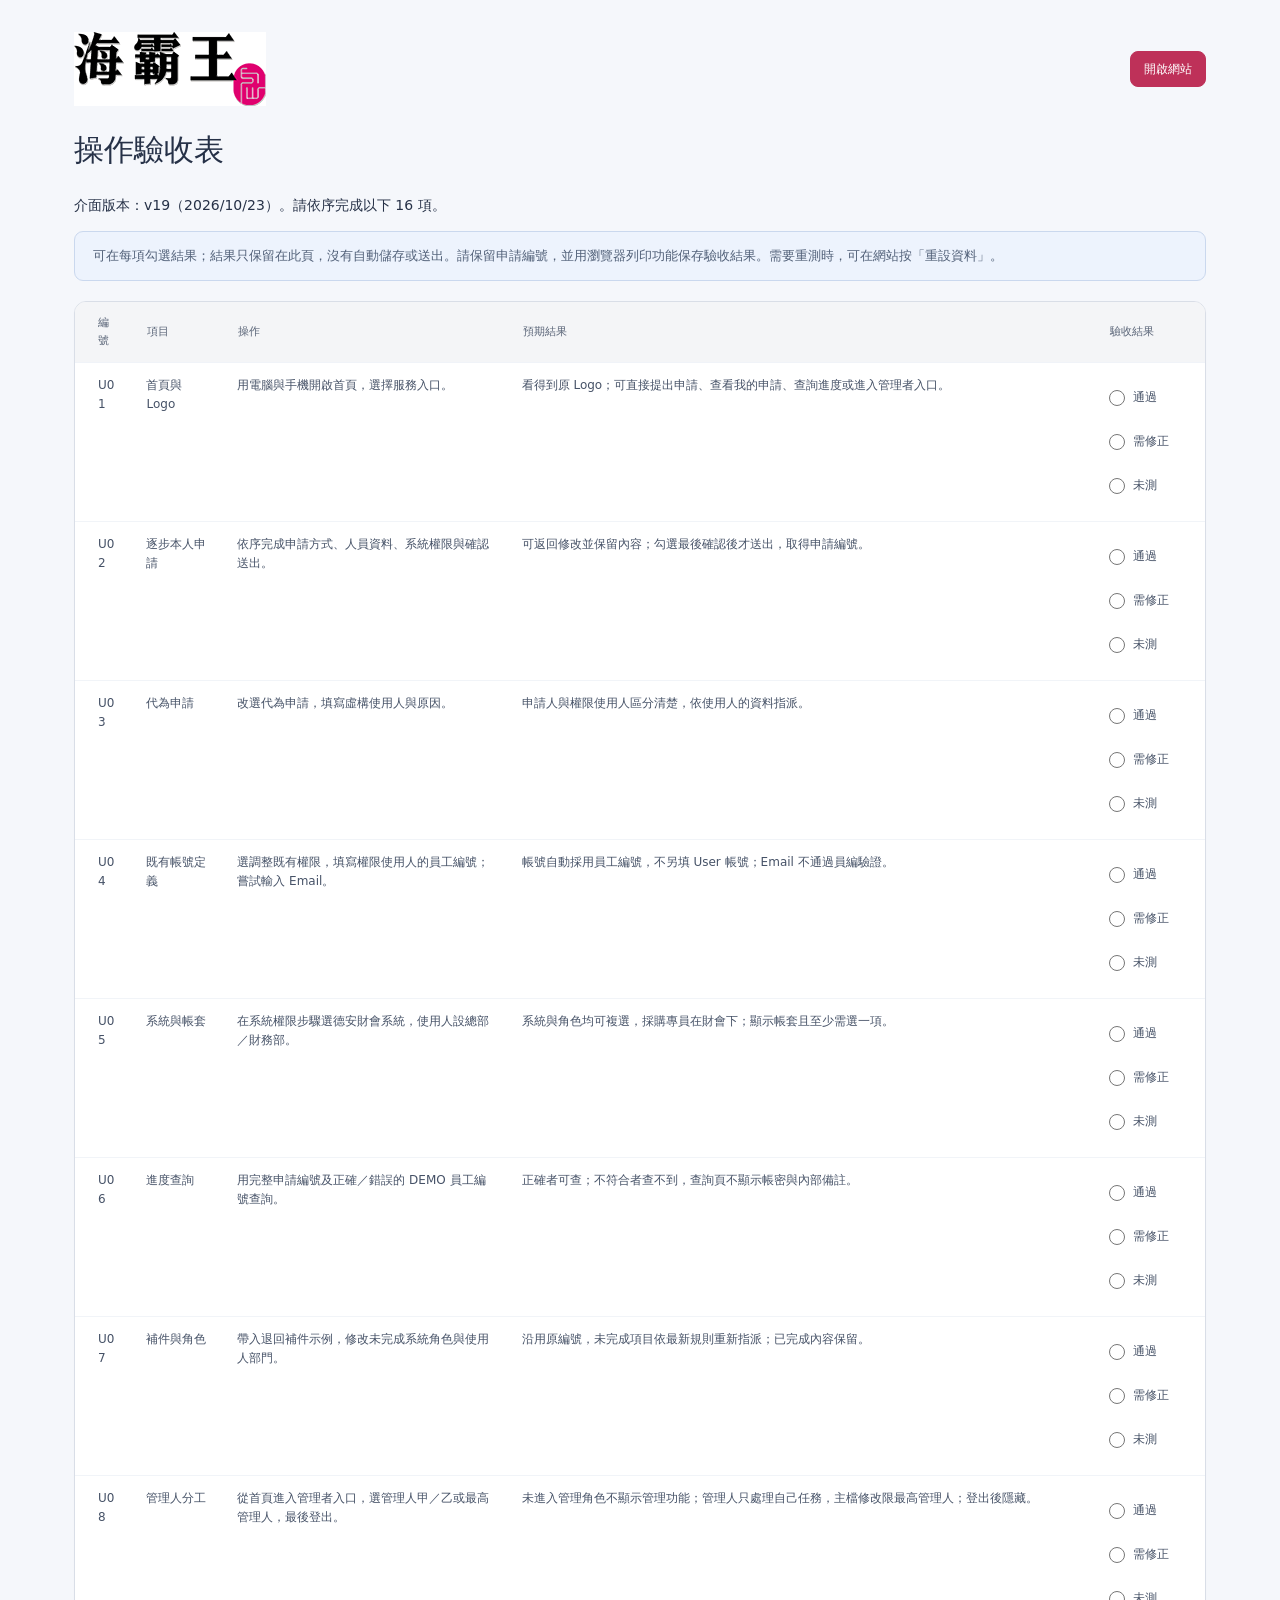
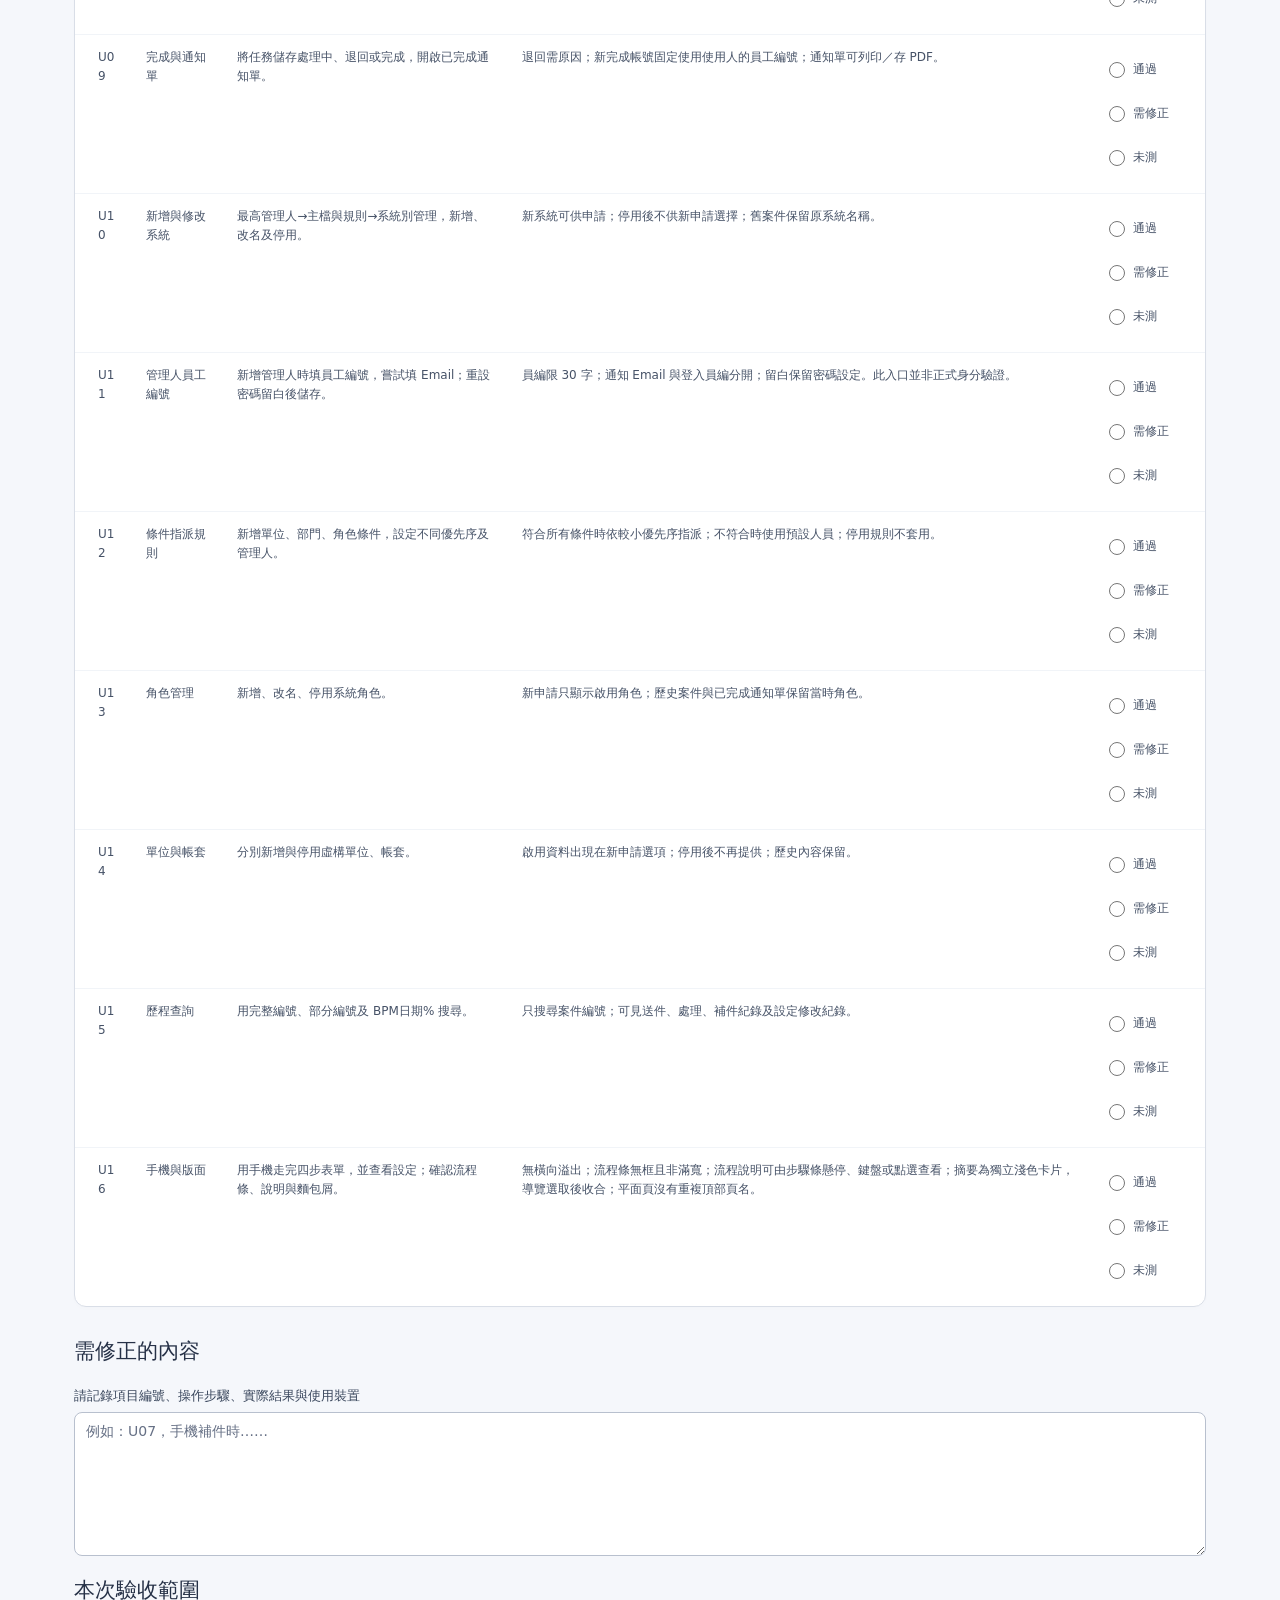
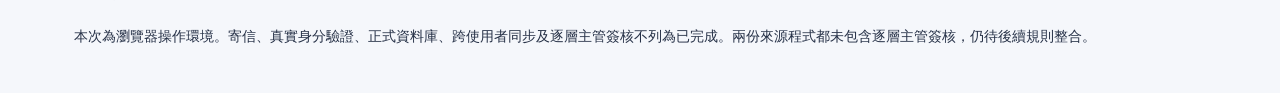
==== commit d18de51e: "Prioritize application summary and collapsible navigation" ====
--- a/demo/acceptance.html
+++ b/demo/acceptance.html
@@ -1 +1 @@
-<!doctype html><html lang="zh-Hant"><head><meta charset="utf-8"><meta name="viewport" content="width=device-width,initial-scale=1"><meta name="referrer" content="no-referrer"><meta http-equiv="Content-Security-Policy" content="default-src 'self'; style-src 'self'; img-src 'self'; connect-src 'none'; object-src 'none'; base-uri 'self'; form-action 'none'"><title>操作驗收表｜系統帳號申請</title><link rel="icon" href="./assets/favicon.svg"><link rel="stylesheet" href="./assets/style.css"><link rel="stylesheet" href="./assets/portal.css?v=20261023-wizard"><link rel="stylesheet" href="./assets/compact.css?v=20261023-wizard"></head><body class="acceptance-page"><main class="acceptance-container"><header class="acceptance-header"><img src="./assets/logo.png" alt="海霸王" width="192" height="74"><a class="btn primary" href="./index.html">開啟網站</a></header><h1>操作驗收表</h1><p>介面版本：v19（2026/10/23）。請依序完成以下 16 項。</p><div class="notice">可在每項勾選結果；結果只保留在此頁，沒有自動儲存或送出。請保留申請編號，並用瀏覽器列印功能保存驗收結果。需要重測時，可在網站按「重設資料」。</div><div class="table-wrap panel"><table><thead><tr><th>編號</th><th>項目</th><th>操作</th><th>預期結果</th><th>驗收結果</th></tr></thead><tbody><tr><td data-label="編號">U01</td><td data-label="項目">首頁與 Logo</td><td data-label="操作">用電腦與手機開啟首頁，選擇服務入口。</td><td data-label="預期結果">看得到原 Logo；可直接提出申請、查看我的申請、查詢進度或進入管理者入口。</td><td data-label="驗收結果" class="acceptance-result"><label><input type="radio" name="U01" value="通過">通過</label> <label><input type="radio" name="U01" value="需修正">需修正</label> <label><input type="radio" name="U01" value="未測">未測</label></td></tr><tr><td data-label="編號">U02</td><td data-label="項目">逐步本人申請</td><td data-label="操作">依序完成申請方式、人員資料、系統權限與確認送出。</td><td data-label="預期結果">可返回修改並保留內容；勾選最後確認後才送出，取得申請編號。</td><td data-label="驗收結果" class="acceptance-result"><label><input type="radio" name="U02" value="通過">通過</label> <label><input type="radio" name="U02" value="需修正">需修正</label> <label><input type="radio" name="U02" value="未測">未測</label></td></tr><tr><td data-label="編號">U03</td><td data-label="項目">代為申請</td><td data-label="操作">改選代為申請，填寫虛構使用人與原因。</td><td data-label="預期結果">申請人與權限使用人區分清楚，依使用人的資料指派。</td><td data-label="驗收結果" class="acceptance-result"><label><input type="radio" name="U03" value="通過">通過</label> <label><input type="radio" name="U03" value="需修正">需修正</label> <label><input type="radio" name="U03" value="未測">未測</label></td></tr><tr><td data-label="編號">U04</td><td data-label="項目">既有帳號定義</td><td data-label="操作">選調整既有權限，填寫權限使用人的員工編號；嘗試輸入 Email。</td><td data-label="預期結果">帳號自動採用員工編號，不另填 User 帳號；Email 不通過員編驗證。</td><td data-label="驗收結果" class="acceptance-result"><label><input type="radio" name="U04" value="通過">通過</label> <label><input type="radio" name="U04" value="需修正">需修正</label> <label><input type="radio" name="U04" value="未測">未測</label></td></tr><tr><td data-label="編號">U05</td><td data-label="項目">系統與帳套</td><td data-label="操作">在系統權限步驟選德安財會系統，使用人設總部／財務部。</td><td data-label="預期結果">系統與角色均可複選，採購專員在財會下；顯示帳套且至少需選一項。</td><td data-label="驗收結果" class="acceptance-result"><label><input type="radio" name="U05" value="通過">通過</label> <label><input type="radio" name="U05" value="需修正">需修正</label> <label><input type="radio" name="U05" value="未測">未測</label></td></tr><tr><td data-label="編號">U06</td><td data-label="項目">進度查詢</td><td data-label="操作">用完整申請編號及正確／錯誤的 DEMO 員工編號查詢。</td><td data-label="預期結果">正確者可查；不符合者查不到，查詢頁不顯示帳密與內部備註。</td><td data-label="驗收結果" class="acceptance-result"><label><input type="radio" name="U06" value="通過">通過</label> <label><input type="radio" name="U06" value="需修正">需修正</label> <label><input type="radio" name="U06" value="未測">未測</label></td></tr><tr><td data-label="編號">U07</td><td data-label="項目">補件與角色</td><td data-label="操作">帶入退回補件示例，修改未完成系統角色與使用人部門。</td><td data-label="預期結果">沿用原編號，未完成項目依最新規則重新指派；已完成內容保留。</td><td data-label="驗收結果" class="acceptance-result"><label><input type="radio" name="U07" value="通過">通過</label> <label><input type="radio" name="U07" value="需修正">需修正</label> <label><input type="radio" name="U07" value="未測">未測</label></td></tr><tr><td data-label="編號">U08</td><td data-label="項目">管理人分工</td><td data-label="操作">從首頁進入管理者入口，選管理人甲／乙或最高管理人，最後登出。</td><td data-label="預期結果">未進入管理角色不顯示管理功能；管理人只處理自己任務，主檔修改限最高管理人；登出後隱藏。</td><td data-label="驗收結果" class="acceptance-result"><label><input type="radio" name="U08" value="通過">通過</label> <label><input type="radio" name="U08" value="需修正">需修正</label> <label><input type="radio" name="U08" value="未測">未測</label></td></tr><tr><td data-label="編號">U09</td><td data-label="項目">完成與通知單</td><td data-label="操作">將任務儲存處理中、退回或完成，開啟已完成通知單。</td><td data-label="預期結果">退回需原因；新完成帳號固定使用使用人的員工編號；通知單可列印／存 PDF。</td><td data-label="驗收結果" class="acceptance-result"><label><input type="radio" name="U09" value="通過">通過</label> <label><input type="radio" name="U09" value="需修正">需修正</label> <label><input type="radio" name="U09" value="未測">未測</label></td></tr><tr><td data-label="編號">U10</td><td data-label="項目">新增與修改系統</td><td data-label="操作">最高管理人→主檔與規則→系統別管理，新增、改名及停用。</td><td data-label="預期結果">新系統可供申請；停用後不供新申請選擇；舊案件保留原系統名稱。</td><td data-label="驗收結果" class="acceptance-result"><label><input type="radio" name="U10" value="通過">通過</label> <label><input type="radio" name="U10" value="需修正">需修正</label> <label><input type="radio" name="U10" value="未測">未測</label></td></tr><tr><td data-label="編號">U11</td><td data-label="項目">管理人員工編號</td><td data-label="操作">新增管理人時填員工編號，嘗試填 Email；重設密碼留白後儲存。</td><td data-label="預期結果">員編限 30 字；通知 Email 與登入員編分開；留白保留密碼設定。此入口並非正式身分驗證。</td><td data-label="驗收結果" class="acceptance-result"><label><input type="radio" name="U11" value="通過">通過</label> <label><input type="radio" name="U11" value="需修正">需修正</label> <label><input type="radio" name="U11" value="未測">未測</label></td></tr><tr><td data-label="編號">U12</td><td data-label="項目">條件指派規則</td><td data-label="操作">新增單位、部門、角色條件，設定不同優先序及管理人。</td><td data-label="預期結果">符合所有條件時依較小優先序指派；不符合時使用預設人員；停用規則不套用。</td><td data-label="驗收結果" class="acceptance-result"><label><input type="radio" name="U12" value="通過">通過</label> <label><input type="radio" name="U12" value="需修正">需修正</label> <label><input type="radio" name="U12" value="未測">未測</label></td></tr><tr><td data-label="編號">U13</td><td data-label="項目">角色管理</td><td data-label="操作">新增、改名、停用系統角色。</td><td data-label="預期結果">新申請只顯示啟用角色；歷史案件與已完成通知單保留當時角色。</td><td data-label="驗收結果" class="acceptance-result"><label><input type="radio" name="U13" value="通過">通過</label> <label><input type="radio" name="U13" value="需修正">需修正</label> <label><input type="radio" name="U13" value="未測">未測</label></td></tr><tr><td data-label="編號">U14</td><td data-label="項目">單位與帳套</td><td data-label="操作">分別新增與停用虛構單位、帳套。</td><td data-label="預期結果">啟用資料出現在新申請選項；停用後不再提供；歷史內容保留。</td><td data-label="驗收結果" class="acceptance-result"><label><input type="radio" name="U14" value="通過">通過</label> <label><input type="radio" name="U14" value="需修正">需修正</label> <label><input type="radio" name="U14" value="未測">未測</label></td></tr><tr><td data-label="編號">U15</td><td data-label="項目">歷程查詢</td><td data-label="操作">用完整編號、部分編號及 BPM日期% 搜尋。</td><td data-label="預期結果">只搜尋案件編號；可見送件、處理、補件紀錄及設定修改紀錄。</td><td data-label="驗收結果" class="acceptance-result"><label><input type="radio" name="U15" value="通過">通過</label> <label><input type="radio" name="U15" value="需修正">需修正</label> <label><input type="radio" name="U15" value="未測">未測</label></td></tr><tr><td data-label="編號">U16</td><td data-label="項目">手機與版面</td><td data-label="操作">用手機走完四步表單，並查看設定；確認流程條、說明與麵包屑。</td><td data-label="預期結果">無橫向溢出；流程條無框且非滿寬；流程項目有小字；平面頁沒有重複頂部頁名。</td><td data-label="驗收結果" class="acceptance-result"><label><input type="radio" name="U16" value="通過">通過</label> <label><input type="radio" name="U16" value="需修正">需修正</label> <label><input type="radio" name="U16" value="未測">未測</label></td></tr></tbody></table></div><section class="acceptance-notes"><h2>需修正的內容</h2><label class="field"><span>請記錄項目編號、操作步驟、實際結果與使用裝置</span><textarea rows="6" placeholder="例如：U07，手機補件時……"></textarea></label><h2>本次驗收範圍</h2><p>本次為瀏覽器操作環境。寄信、真實身分驗證、正式資料庫、跨使用者同步及逐層主管簽核不列為已完成。兩份來源程式都未包含逐層主管簽核，仍待後續規則整合。</p></section></main></body></html>+<!doctype html><html lang="zh-Hant"><head><meta charset="utf-8"><meta name="viewport" content="width=device-width,initial-scale=1"><meta name="referrer" content="no-referrer"><meta http-equiv="Content-Security-Policy" content="default-src 'self'; style-src 'self'; img-src 'self'; connect-src 'none'; object-src 'none'; base-uri 'self'; form-action 'none'"><title>操作驗收表｜系統帳號申請</title><link rel="icon" href="./assets/favicon.svg"><link rel="stylesheet" href="./assets/style.css"><link rel="stylesheet" href="./assets/portal.css?v=20261023-wizard"><link rel="stylesheet" href="./assets/compact.css?v=20261023-wizard"></head><body class="acceptance-page"><main class="acceptance-container"><header class="acceptance-header"><img src="./assets/logo.png" alt="海霸王" width="192" height="74"><a class="btn primary" href="./index.html">開啟網站</a></header><h1>操作驗收表</h1><p>介面版本：v19（2026/10/23）。請依序完成以下 16 項。</p><div class="notice">可在每項勾選結果；結果只保留在此頁，沒有自動儲存或送出。請保留申請編號，並用瀏覽器列印功能保存驗收結果。需要重測時，可在網站按「重設資料」。</div><div class="table-wrap panel"><table><thead><tr><th>編號</th><th>項目</th><th>操作</th><th>預期結果</th><th>驗收結果</th></tr></thead><tbody><tr><td data-label="編號">U01</td><td data-label="項目">首頁與 Logo</td><td data-label="操作">用電腦與手機開啟首頁，選擇服務入口。</td><td data-label="預期結果">看得到原 Logo；可直接提出申請、查看我的申請、查詢進度或進入管理者入口。</td><td data-label="驗收結果" class="acceptance-result"><label><input type="radio" name="U01" value="通過">通過</label> <label><input type="radio" name="U01" value="需修正">需修正</label> <label><input type="radio" name="U01" value="未測">未測</label></td></tr><tr><td data-label="編號">U02</td><td data-label="項目">逐步本人申請</td><td data-label="操作">依序完成申請方式、人員資料、系統權限與確認送出。</td><td data-label="預期結果">可返回修改並保留內容；勾選最後確認後才送出，取得申請編號。</td><td data-label="驗收結果" class="acceptance-result"><label><input type="radio" name="U02" value="通過">通過</label> <label><input type="radio" name="U02" value="需修正">需修正</label> <label><input type="radio" name="U02" value="未測">未測</label></td></tr><tr><td data-label="編號">U03</td><td data-label="項目">代為申請</td><td data-label="操作">改選代為申請，填寫虛構使用人與原因。</td><td data-label="預期結果">申請人與權限使用人區分清楚，依使用人的資料指派。</td><td data-label="驗收結果" class="acceptance-result"><label><input type="radio" name="U03" value="通過">通過</label> <label><input type="radio" name="U03" value="需修正">需修正</label> <label><input type="radio" name="U03" value="未測">未測</label></td></tr><tr><td data-label="編號">U04</td><td data-label="項目">既有帳號定義</td><td data-label="操作">選調整既有權限，填寫權限使用人的員工編號；嘗試輸入 Email。</td><td data-label="預期結果">帳號自動採用員工編號，不另填 User 帳號；Email 不通過員編驗證。</td><td data-label="驗收結果" class="acceptance-result"><label><input type="radio" name="U04" value="通過">通過</label> <label><input type="radio" name="U04" value="需修正">需修正</label> <label><input type="radio" name="U04" value="未測">未測</label></td></tr><tr><td data-label="編號">U05</td><td data-label="項目">系統與帳套</td><td data-label="操作">在系統權限步驟選德安財會系統，使用人設總部／財務部。</td><td data-label="預期結果">系統與角色均可複選，採購專員在財會下；顯示帳套且至少需選一項。</td><td data-label="驗收結果" class="acceptance-result"><label><input type="radio" name="U05" value="通過">通過</label> <label><input type="radio" name="U05" value="需修正">需修正</label> <label><input type="radio" name="U05" value="未測">未測</label></td></tr><tr><td data-label="編號">U06</td><td data-label="項目">進度查詢</td><td data-label="操作">用完整申請編號及正確／錯誤的 DEMO 員工編號查詢。</td><td data-label="預期結果">正確者可查；不符合者查不到，查詢頁不顯示帳密與內部備註。</td><td data-label="驗收結果" class="acceptance-result"><label><input type="radio" name="U06" value="通過">通過</label> <label><input type="radio" name="U06" value="需修正">需修正</label> <label><input type="radio" name="U06" value="未測">未測</label></td></tr><tr><td data-label="編號">U07</td><td data-label="項目">補件與角色</td><td data-label="操作">帶入退回補件示例，修改未完成系統角色與使用人部門。</td><td data-label="預期結果">沿用原編號，未完成項目依最新規則重新指派；已完成內容保留。</td><td data-label="驗收結果" class="acceptance-result"><label><input type="radio" name="U07" value="通過">通過</label> <label><input type="radio" name="U07" value="需修正">需修正</label> <label><input type="radio" name="U07" value="未測">未測</label></td></tr><tr><td data-label="編號">U08</td><td data-label="項目">管理人分工</td><td data-label="操作">從首頁進入管理者入口，選管理人甲／乙或最高管理人，最後登出。</td><td data-label="預期結果">未進入管理角色不顯示管理功能；管理人只處理自己任務，主檔修改限最高管理人；登出後隱藏。</td><td data-label="驗收結果" class="acceptance-result"><label><input type="radio" name="U08" value="通過">通過</label> <label><input type="radio" name="U08" value="需修正">需修正</label> <label><input type="radio" name="U08" value="未測">未測</label></td></tr><tr><td data-label="編號">U09</td><td data-label="項目">完成與通知單</td><td data-label="操作">將任務儲存處理中、退回或完成，開啟已完成通知單。</td><td data-label="預期結果">退回需原因；新完成帳號固定使用使用人的員工編號；通知單可列印／存 PDF。</td><td data-label="驗收結果" class="acceptance-result"><label><input type="radio" name="U09" value="通過">通過</label> <label><input type="radio" name="U09" value="需修正">需修正</label> <label><input type="radio" name="U09" value="未測">未測</label></td></tr><tr><td data-label="編號">U10</td><td data-label="項目">新增與修改系統</td><td data-label="操作">最高管理人→主檔與規則→系統別管理，新增、改名及停用。</td><td data-label="預期結果">新系統可供申請；停用後不供新申請選擇；舊案件保留原系統名稱。</td><td data-label="驗收結果" class="acceptance-result"><label><input type="radio" name="U10" value="通過">通過</label> <label><input type="radio" name="U10" value="需修正">需修正</label> <label><input type="radio" name="U10" value="未測">未測</label></td></tr><tr><td data-label="編號">U11</td><td data-label="項目">管理人員工編號</td><td data-label="操作">新增管理人時填員工編號，嘗試填 Email；重設密碼留白後儲存。</td><td data-label="預期結果">員編限 30 字；通知 Email 與登入員編分開；留白保留密碼設定。此入口並非正式身分驗證。</td><td data-label="驗收結果" class="acceptance-result"><label><input type="radio" name="U11" value="通過">通過</label> <label><input type="radio" name="U11" value="需修正">需修正</label> <label><input type="radio" name="U11" value="未測">未測</label></td></tr><tr><td data-label="編號">U12</td><td data-label="項目">條件指派規則</td><td data-label="操作">新增單位、部門、角色條件，設定不同優先序及管理人。</td><td data-label="預期結果">符合所有條件時依較小優先序指派；不符合時使用預設人員；停用規則不套用。</td><td data-label="驗收結果" class="acceptance-result"><label><input type="radio" name="U12" value="通過">通過</label> <label><input type="radio" name="U12" value="需修正">需修正</label> <label><input type="radio" name="U12" value="未測">未測</label></td></tr><tr><td data-label="編號">U13</td><td data-label="項目">角色管理</td><td data-label="操作">新增、改名、停用系統角色。</td><td data-label="預期結果">新申請只顯示啟用角色；歷史案件與已完成通知單保留當時角色。</td><td data-label="驗收結果" class="acceptance-result"><label><input type="radio" name="U13" value="通過">通過</label> <label><input type="radio" name="U13" value="需修正">需修正</label> <label><input type="radio" name="U13" value="未測">未測</label></td></tr><tr><td data-label="編號">U14</td><td data-label="項目">單位與帳套</td><td data-label="操作">分別新增與停用虛構單位、帳套。</td><td data-label="預期結果">啟用資料出現在新申請選項；停用後不再提供；歷史內容保留。</td><td data-label="驗收結果" class="acceptance-result"><label><input type="radio" name="U14" value="通過">通過</label> <label><input type="radio" name="U14" value="需修正">需修正</label> <label><input type="radio" name="U14" value="未測">未測</label></td></tr><tr><td data-label="編號">U15</td><td data-label="項目">歷程查詢</td><td data-label="操作">用完整編號、部分編號及 BPM日期% 搜尋。</td><td data-label="預期結果">只搜尋案件編號；可見送件、處理、補件紀錄及設定修改紀錄。</td><td data-label="驗收結果" class="acceptance-result"><label><input type="radio" name="U15" value="通過">通過</label> <label><input type="radio" name="U15" value="需修正">需修正</label> <label><input type="radio" name="U15" value="未測">未測</label></td></tr><tr><td data-label="編號">U16</td><td data-label="項目">手機與版面</td><td data-label="操作">用手機走完四步表單，並查看設定；確認流程條、說明與麵包屑。</td><td data-label="預期結果">無橫向溢出；流程條無框且非滿寬；流程說明可由步驟條懸停、鍵盤或點選查看；摘要為獨立淺色卡片，導覽選取後收合；平面頁沒有重複頂部頁名。</td><td data-label="驗收結果" class="acceptance-result"><label><input type="radio" name="U16" value="通過">通過</label> <label><input type="radio" name="U16" value="需修正">需修正</label> <label><input type="radio" name="U16" value="未測">未測</label></td></tr></tbody></table></div><section class="acceptance-notes"><h2>需修正的內容</h2><label class="field"><span>請記錄項目編號、操作步驟、實際結果與使用裝置</span><textarea rows="6" placeholder="例如：U07，手機補件時……"></textarea></label><h2>本次驗收範圍</h2><p>本次為瀏覽器操作環境。寄信、真實身分驗證、正式資料庫、跨使用者同步及逐層主管簽核不列為已完成。兩份來源程式都未包含逐層主管簽核，仍待後續規則整合。</p></section></main></body></html>
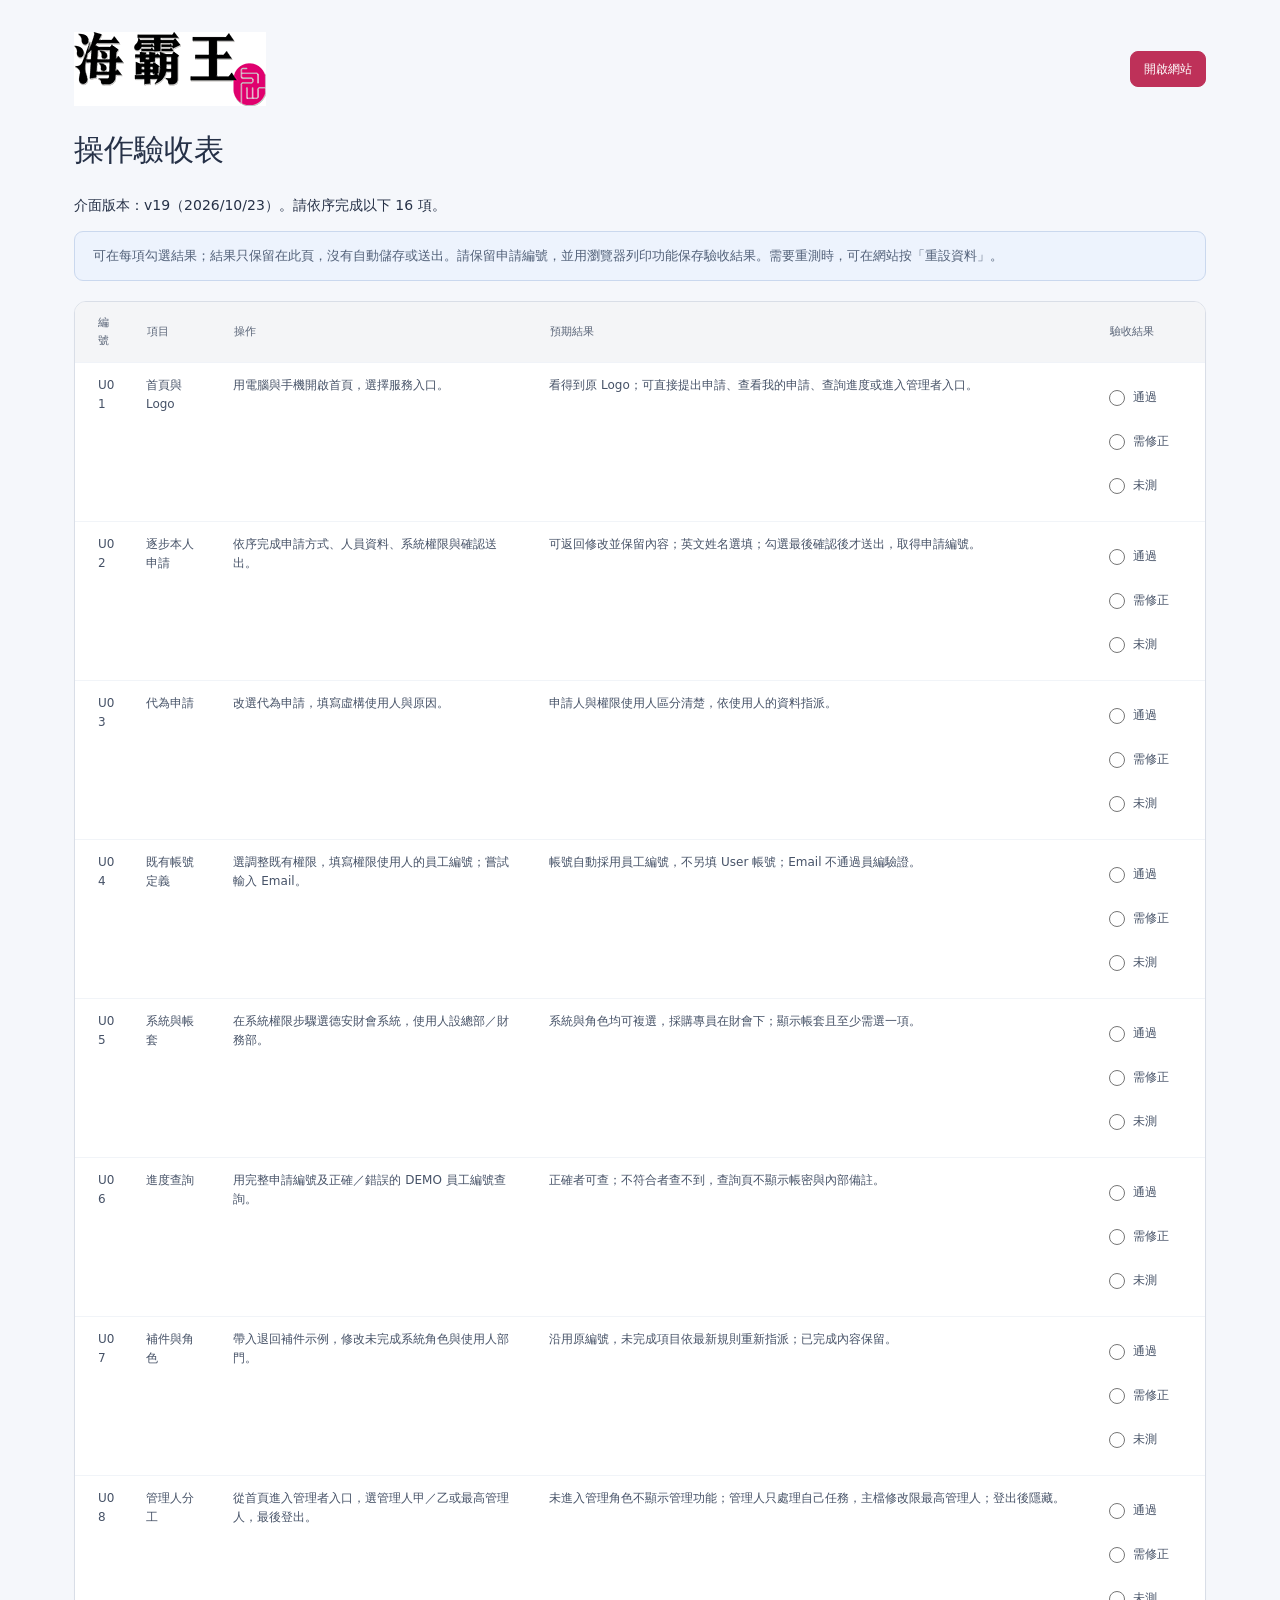
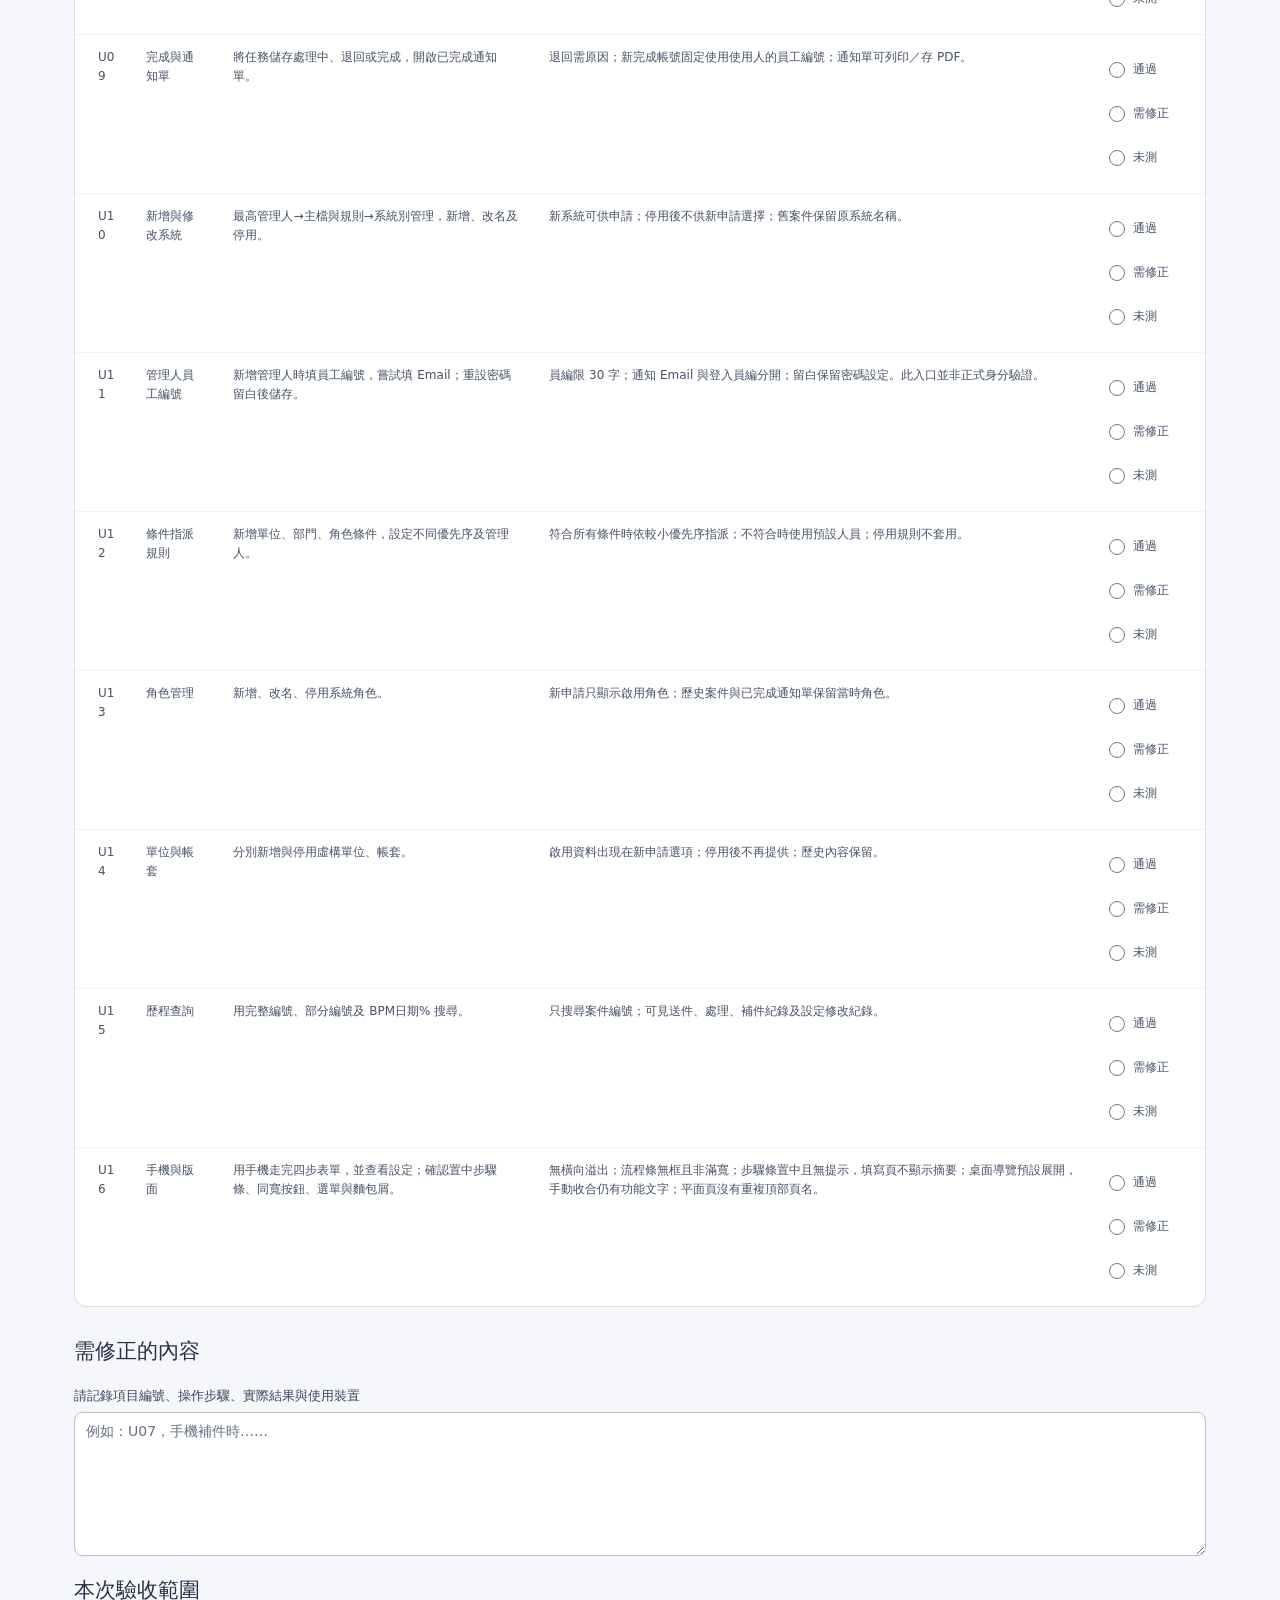
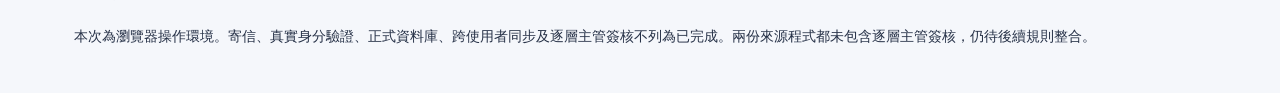
==== commit 64b32afa: "Refine red application cards, visible navigation, and gentle transitions" ====
--- a/demo/acceptance.html
+++ b/demo/acceptance.html
@@ -1 +1 @@
-<!doctype html><html lang="zh-Hant"><head><meta charset="utf-8"><meta name="viewport" content="width=device-width,initial-scale=1"><meta name="referrer" content="no-referrer"><meta http-equiv="Content-Security-Policy" content="default-src 'self'; style-src 'self'; img-src 'self'; connect-src 'none'; object-src 'none'; base-uri 'self'; form-action 'none'"><title>操作驗收表｜系統帳號申請</title><link rel="icon" href="./assets/favicon.svg"><link rel="stylesheet" href="./assets/style.css"><link rel="stylesheet" href="./assets/portal.css?v=20261023-wizard"><link rel="stylesheet" href="./assets/compact.css?v=20261023-wizard"></head><body class="acceptance-page"><main class="acceptance-container"><header class="acceptance-header"><img src="./assets/logo.png" alt="海霸王" width="192" height="74"><a class="btn primary" href="./index.html">開啟網站</a></header><h1>操作驗收表</h1><p>介面版本：v19（2026/10/23）。請依序完成以下 16 項。</p><div class="notice">可在每項勾選結果；結果只保留在此頁，沒有自動儲存或送出。請保留申請編號，並用瀏覽器列印功能保存驗收結果。需要重測時，可在網站按「重設資料」。</div><div class="table-wrap panel"><table><thead><tr><th>編號</th><th>項目</th><th>操作</th><th>預期結果</th><th>驗收結果</th></tr></thead><tbody><tr><td data-label="編號">U01</td><td data-label="項目">首頁與 Logo</td><td data-label="操作">用電腦與手機開啟首頁，選擇服務入口。</td><td data-label="預期結果">看得到原 Logo；可直接提出申請、查看我的申請、查詢進度或進入管理者入口。</td><td data-label="驗收結果" class="acceptance-result"><label><input type="radio" name="U01" value="通過">通過</label> <label><input type="radio" name="U01" value="需修正">需修正</label> <label><input type="radio" name="U01" value="未測">未測</label></td></tr><tr><td data-label="編號">U02</td><td data-label="項目">逐步本人申請</td><td data-label="操作">依序完成申請方式、人員資料、系統權限與確認送出。</td><td data-label="預期結果">可返回修改並保留內容；勾選最後確認後才送出，取得申請編號。</td><td data-label="驗收結果" class="acceptance-result"><label><input type="radio" name="U02" value="通過">通過</label> <label><input type="radio" name="U02" value="需修正">需修正</label> <label><input type="radio" name="U02" value="未測">未測</label></td></tr><tr><td data-label="編號">U03</td><td data-label="項目">代為申請</td><td data-label="操作">改選代為申請，填寫虛構使用人與原因。</td><td data-label="預期結果">申請人與權限使用人區分清楚，依使用人的資料指派。</td><td data-label="驗收結果" class="acceptance-result"><label><input type="radio" name="U03" value="通過">通過</label> <label><input type="radio" name="U03" value="需修正">需修正</label> <label><input type="radio" name="U03" value="未測">未測</label></td></tr><tr><td data-label="編號">U04</td><td data-label="項目">既有帳號定義</td><td data-label="操作">選調整既有權限，填寫權限使用人的員工編號；嘗試輸入 Email。</td><td data-label="預期結果">帳號自動採用員工編號，不另填 User 帳號；Email 不通過員編驗證。</td><td data-label="驗收結果" class="acceptance-result"><label><input type="radio" name="U04" value="通過">通過</label> <label><input type="radio" name="U04" value="需修正">需修正</label> <label><input type="radio" name="U04" value="未測">未測</label></td></tr><tr><td data-label="編號">U05</td><td data-label="項目">系統與帳套</td><td data-label="操作">在系統權限步驟選德安財會系統，使用人設總部／財務部。</td><td data-label="預期結果">系統與角色均可複選，採購專員在財會下；顯示帳套且至少需選一項。</td><td data-label="驗收結果" class="acceptance-result"><label><input type="radio" name="U05" value="通過">通過</label> <label><input type="radio" name="U05" value="需修正">需修正</label> <label><input type="radio" name="U05" value="未測">未測</label></td></tr><tr><td data-label="編號">U06</td><td data-label="項目">進度查詢</td><td data-label="操作">用完整申請編號及正確／錯誤的 DEMO 員工編號查詢。</td><td data-label="預期結果">正確者可查；不符合者查不到，查詢頁不顯示帳密與內部備註。</td><td data-label="驗收結果" class="acceptance-result"><label><input type="radio" name="U06" value="通過">通過</label> <label><input type="radio" name="U06" value="需修正">需修正</label> <label><input type="radio" name="U06" value="未測">未測</label></td></tr><tr><td data-label="編號">U07</td><td data-label="項目">補件與角色</td><td data-label="操作">帶入退回補件示例，修改未完成系統角色與使用人部門。</td><td data-label="預期結果">沿用原編號，未完成項目依最新規則重新指派；已完成內容保留。</td><td data-label="驗收結果" class="acceptance-result"><label><input type="radio" name="U07" value="通過">通過</label> <label><input type="radio" name="U07" value="需修正">需修正</label> <label><input type="radio" name="U07" value="未測">未測</label></td></tr><tr><td data-label="編號">U08</td><td data-label="項目">管理人分工</td><td data-label="操作">從首頁進入管理者入口，選管理人甲／乙或最高管理人，最後登出。</td><td data-label="預期結果">未進入管理角色不顯示管理功能；管理人只處理自己任務，主檔修改限最高管理人；登出後隱藏。</td><td data-label="驗收結果" class="acceptance-result"><label><input type="radio" name="U08" value="通過">通過</label> <label><input type="radio" name="U08" value="需修正">需修正</label> <label><input type="radio" name="U08" value="未測">未測</label></td></tr><tr><td data-label="編號">U09</td><td data-label="項目">完成與通知單</td><td data-label="操作">將任務儲存處理中、退回或完成，開啟已完成通知單。</td><td data-label="預期結果">退回需原因；新完成帳號固定使用使用人的員工編號；通知單可列印／存 PDF。</td><td data-label="驗收結果" class="acceptance-result"><label><input type="radio" name="U09" value="通過">通過</label> <label><input type="radio" name="U09" value="需修正">需修正</label> <label><input type="radio" name="U09" value="未測">未測</label></td></tr><tr><td data-label="編號">U10</td><td data-label="項目">新增與修改系統</td><td data-label="操作">最高管理人→主檔與規則→系統別管理，新增、改名及停用。</td><td data-label="預期結果">新系統可供申請；停用後不供新申請選擇；舊案件保留原系統名稱。</td><td data-label="驗收結果" class="acceptance-result"><label><input type="radio" name="U10" value="通過">通過</label> <label><input type="radio" name="U10" value="需修正">需修正</label> <label><input type="radio" name="U10" value="未測">未測</label></td></tr><tr><td data-label="編號">U11</td><td data-label="項目">管理人員工編號</td><td data-label="操作">新增管理人時填員工編號，嘗試填 Email；重設密碼留白後儲存。</td><td data-label="預期結果">員編限 30 字；通知 Email 與登入員編分開；留白保留密碼設定。此入口並非正式身分驗證。</td><td data-label="驗收結果" class="acceptance-result"><label><input type="radio" name="U11" value="通過">通過</label> <label><input type="radio" name="U11" value="需修正">需修正</label> <label><input type="radio" name="U11" value="未測">未測</label></td></tr><tr><td data-label="編號">U12</td><td data-label="項目">條件指派規則</td><td data-label="操作">新增單位、部門、角色條件，設定不同優先序及管理人。</td><td data-label="預期結果">符合所有條件時依較小優先序指派；不符合時使用預設人員；停用規則不套用。</td><td data-label="驗收結果" class="acceptance-result"><label><input type="radio" name="U12" value="通過">通過</label> <label><input type="radio" name="U12" value="需修正">需修正</label> <label><input type="radio" name="U12" value="未測">未測</label></td></tr><tr><td data-label="編號">U13</td><td data-label="項目">角色管理</td><td data-label="操作">新增、改名、停用系統角色。</td><td data-label="預期結果">新申請只顯示啟用角色；歷史案件與已完成通知單保留當時角色。</td><td data-label="驗收結果" class="acceptance-result"><label><input type="radio" name="U13" value="通過">通過</label> <label><input type="radio" name="U13" value="需修正">需修正</label> <label><input type="radio" name="U13" value="未測">未測</label></td></tr><tr><td data-label="編號">U14</td><td data-label="項目">單位與帳套</td><td data-label="操作">分別新增與停用虛構單位、帳套。</td><td data-label="預期結果">啟用資料出現在新申請選項；停用後不再提供；歷史內容保留。</td><td data-label="驗收結果" class="acceptance-result"><label><input type="radio" name="U14" value="通過">通過</label> <label><input type="radio" name="U14" value="需修正">需修正</label> <label><input type="radio" name="U14" value="未測">未測</label></td></tr><tr><td data-label="編號">U15</td><td data-label="項目">歷程查詢</td><td data-label="操作">用完整編號、部分編號及 BPM日期% 搜尋。</td><td data-label="預期結果">只搜尋案件編號；可見送件、處理、補件紀錄及設定修改紀錄。</td><td data-label="驗收結果" class="acceptance-result"><label><input type="radio" name="U15" value="通過">通過</label> <label><input type="radio" name="U15" value="需修正">需修正</label> <label><input type="radio" name="U15" value="未測">未測</label></td></tr><tr><td data-label="編號">U16</td><td data-label="項目">手機與版面</td><td data-label="操作">用手機走完四步表單，並查看設定；確認流程條、說明與麵包屑。</td><td data-label="預期結果">無橫向溢出；流程條無框且非滿寬；流程說明可由步驟條懸停、鍵盤或點選查看；摘要為獨立淺色卡片，導覽選取後收合；平面頁沒有重複頂部頁名。</td><td data-label="驗收結果" class="acceptance-result"><label><input type="radio" name="U16" value="通過">通過</label> <label><input type="radio" name="U16" value="需修正">需修正</label> <label><input type="radio" name="U16" value="未測">未測</label></td></tr></tbody></table></div><section class="acceptance-notes"><h2>需修正的內容</h2><label class="field"><span>請記錄項目編號、操作步驟、實際結果與使用裝置</span><textarea rows="6" placeholder="例如：U07，手機補件時……"></textarea></label><h2>本次驗收範圍</h2><p>本次為瀏覽器操作環境。寄信、真實身分驗證、正式資料庫、跨使用者同步及逐層主管簽核不列為已完成。兩份來源程式都未包含逐層主管簽核，仍待後續規則整合。</p></section></main></body></html>+<!doctype html><html lang="zh-Hant"><head><meta charset="utf-8"><meta name="viewport" content="width=device-width,initial-scale=1"><meta name="referrer" content="no-referrer"><meta http-equiv="Content-Security-Policy" content="default-src 'self'; style-src 'self'; img-src 'self'; connect-src 'none'; object-src 'none'; base-uri 'self'; form-action 'none'"><title>操作驗收表｜系統帳號申請</title><link rel="icon" href="./assets/favicon.svg"><link rel="stylesheet" href="./assets/style.css"><link rel="stylesheet" href="./assets/portal.css?v=20261023-wizard"><link rel="stylesheet" href="./assets/compact.css?v=20261023-wizard"></head><body class="acceptance-page"><main class="acceptance-container"><header class="acceptance-header"><img src="./assets/logo.png" alt="海霸王" width="192" height="74"><a class="btn primary" href="./index.html">開啟網站</a></header><h1>操作驗收表</h1><p>介面版本：v19（2026/10/23）。請依序完成以下 16 項。</p><div class="notice">可在每項勾選結果；結果只保留在此頁，沒有自動儲存或送出。請保留申請編號，並用瀏覽器列印功能保存驗收結果。需要重測時，可在網站按「重設資料」。</div><div class="table-wrap panel"><table><thead><tr><th>編號</th><th>項目</th><th>操作</th><th>預期結果</th><th>驗收結果</th></tr></thead><tbody><tr><td data-label="編號">U01</td><td data-label="項目">首頁與 Logo</td><td data-label="操作">用電腦與手機開啟首頁，選擇服務入口。</td><td data-label="預期結果">看得到原 Logo；可直接提出申請、查看我的申請、查詢進度或進入管理者入口。</td><td data-label="驗收結果" class="acceptance-result"><label><input type="radio" name="U01" value="通過">通過</label> <label><input type="radio" name="U01" value="需修正">需修正</label> <label><input type="radio" name="U01" value="未測">未測</label></td></tr><tr><td data-label="編號">U02</td><td data-label="項目">逐步本人申請</td><td data-label="操作">依序完成申請方式、人員資料、系統權限與確認送出。</td><td data-label="預期結果">可返回修改並保留內容；英文姓名選填；勾選最後確認後才送出，取得申請編號。</td><td data-label="驗收結果" class="acceptance-result"><label><input type="radio" name="U02" value="通過">通過</label> <label><input type="radio" name="U02" value="需修正">需修正</label> <label><input type="radio" name="U02" value="未測">未測</label></td></tr><tr><td data-label="編號">U03</td><td data-label="項目">代為申請</td><td data-label="操作">改選代為申請，填寫虛構使用人與原因。</td><td data-label="預期結果">申請人與權限使用人區分清楚，依使用人的資料指派。</td><td data-label="驗收結果" class="acceptance-result"><label><input type="radio" name="U03" value="通過">通過</label> <label><input type="radio" name="U03" value="需修正">需修正</label> <label><input type="radio" name="U03" value="未測">未測</label></td></tr><tr><td data-label="編號">U04</td><td data-label="項目">既有帳號定義</td><td data-label="操作">選調整既有權限，填寫權限使用人的員工編號；嘗試輸入 Email。</td><td data-label="預期結果">帳號自動採用員工編號，不另填 User 帳號；Email 不通過員編驗證。</td><td data-label="驗收結果" class="acceptance-result"><label><input type="radio" name="U04" value="通過">通過</label> <label><input type="radio" name="U04" value="需修正">需修正</label> <label><input type="radio" name="U04" value="未測">未測</label></td></tr><tr><td data-label="編號">U05</td><td data-label="項目">系統與帳套</td><td data-label="操作">在系統權限步驟選德安財會系統，使用人設總部／財務部。</td><td data-label="預期結果">系統與角色均可複選，採購專員在財會下；顯示帳套且至少需選一項。</td><td data-label="驗收結果" class="acceptance-result"><label><input type="radio" name="U05" value="通過">通過</label> <label><input type="radio" name="U05" value="需修正">需修正</label> <label><input type="radio" name="U05" value="未測">未測</label></td></tr><tr><td data-label="編號">U06</td><td data-label="項目">進度查詢</td><td data-label="操作">用完整申請編號及正確／錯誤的 DEMO 員工編號查詢。</td><td data-label="預期結果">正確者可查；不符合者查不到，查詢頁不顯示帳密與內部備註。</td><td data-label="驗收結果" class="acceptance-result"><label><input type="radio" name="U06" value="通過">通過</label> <label><input type="radio" name="U06" value="需修正">需修正</label> <label><input type="radio" name="U06" value="未測">未測</label></td></tr><tr><td data-label="編號">U07</td><td data-label="項目">補件與角色</td><td data-label="操作">帶入退回補件示例，修改未完成系統角色與使用人部門。</td><td data-label="預期結果">沿用原編號，未完成項目依最新規則重新指派；已完成內容保留。</td><td data-label="驗收結果" class="acceptance-result"><label><input type="radio" name="U07" value="通過">通過</label> <label><input type="radio" name="U07" value="需修正">需修正</label> <label><input type="radio" name="U07" value="未測">未測</label></td></tr><tr><td data-label="編號">U08</td><td data-label="項目">管理人分工</td><td data-label="操作">從首頁進入管理者入口，選管理人甲／乙或最高管理人，最後登出。</td><td data-label="預期結果">未進入管理角色不顯示管理功能；管理人只處理自己任務，主檔修改限最高管理人；登出後隱藏。</td><td data-label="驗收結果" class="acceptance-result"><label><input type="radio" name="U08" value="通過">通過</label> <label><input type="radio" name="U08" value="需修正">需修正</label> <label><input type="radio" name="U08" value="未測">未測</label></td></tr><tr><td data-label="編號">U09</td><td data-label="項目">完成與通知單</td><td data-label="操作">將任務儲存處理中、退回或完成，開啟已完成通知單。</td><td data-label="預期結果">退回需原因；新完成帳號固定使用使用人的員工編號；通知單可列印／存 PDF。</td><td data-label="驗收結果" class="acceptance-result"><label><input type="radio" name="U09" value="通過">通過</label> <label><input type="radio" name="U09" value="需修正">需修正</label> <label><input type="radio" name="U09" value="未測">未測</label></td></tr><tr><td data-label="編號">U10</td><td data-label="項目">新增與修改系統</td><td data-label="操作">最高管理人→主檔與規則→系統別管理，新增、改名及停用。</td><td data-label="預期結果">新系統可供申請；停用後不供新申請選擇；舊案件保留原系統名稱。</td><td data-label="驗收結果" class="acceptance-result"><label><input type="radio" name="U10" value="通過">通過</label> <label><input type="radio" name="U10" value="需修正">需修正</label> <label><input type="radio" name="U10" value="未測">未測</label></td></tr><tr><td data-label="編號">U11</td><td data-label="項目">管理人員工編號</td><td data-label="操作">新增管理人時填員工編號，嘗試填 Email；重設密碼留白後儲存。</td><td data-label="預期結果">員編限 30 字；通知 Email 與登入員編分開；留白保留密碼設定。此入口並非正式身分驗證。</td><td data-label="驗收結果" class="acceptance-result"><label><input type="radio" name="U11" value="通過">通過</label> <label><input type="radio" name="U11" value="需修正">需修正</label> <label><input type="radio" name="U11" value="未測">未測</label></td></tr><tr><td data-label="編號">U12</td><td data-label="項目">條件指派規則</td><td data-label="操作">新增單位、部門、角色條件，設定不同優先序及管理人。</td><td data-label="預期結果">符合所有條件時依較小優先序指派；不符合時使用預設人員；停用規則不套用。</td><td data-label="驗收結果" class="acceptance-result"><label><input type="radio" name="U12" value="通過">通過</label> <label><input type="radio" name="U12" value="需修正">需修正</label> <label><input type="radio" name="U12" value="未測">未測</label></td></tr><tr><td data-label="編號">U13</td><td data-label="項目">角色管理</td><td data-label="操作">新增、改名、停用系統角色。</td><td data-label="預期結果">新申請只顯示啟用角色；歷史案件與已完成通知單保留當時角色。</td><td data-label="驗收結果" class="acceptance-result"><label><input type="radio" name="U13" value="通過">通過</label> <label><input type="radio" name="U13" value="需修正">需修正</label> <label><input type="radio" name="U13" value="未測">未測</label></td></tr><tr><td data-label="編號">U14</td><td data-label="項目">單位與帳套</td><td data-label="操作">分別新增與停用虛構單位、帳套。</td><td data-label="預期結果">啟用資料出現在新申請選項；停用後不再提供；歷史內容保留。</td><td data-label="驗收結果" class="acceptance-result"><label><input type="radio" name="U14" value="通過">通過</label> <label><input type="radio" name="U14" value="需修正">需修正</label> <label><input type="radio" name="U14" value="未測">未測</label></td></tr><tr><td data-label="編號">U15</td><td data-label="項目">歷程查詢</td><td data-label="操作">用完整編號、部分編號及 BPM日期% 搜尋。</td><td data-label="預期結果">只搜尋案件編號；可見送件、處理、補件紀錄及設定修改紀錄。</td><td data-label="驗收結果" class="acceptance-result"><label><input type="radio" name="U15" value="通過">通過</label> <label><input type="radio" name="U15" value="需修正">需修正</label> <label><input type="radio" name="U15" value="未測">未測</label></td></tr><tr><td data-label="編號">U16</td><td data-label="項目">手機與版面</td><td data-label="操作">用手機走完四步表單，並查看設定；確認置中步驟條、同寬按鈕、選單與麵包屑。</td><td data-label="預期結果">無橫向溢出；流程條無框且非滿寬；步驟條置中且無提示，填寫頁不顯示摘要；桌面導覽預設展開，手動收合仍有功能文字；平面頁沒有重複頂部頁名。</td><td data-label="驗收結果" class="acceptance-result"><label><input type="radio" name="U16" value="通過">通過</label> <label><input type="radio" name="U16" value="需修正">需修正</label> <label><input type="radio" name="U16" value="未測">未測</label></td></tr></tbody></table></div><section class="acceptance-notes"><h2>需修正的內容</h2><label class="field"><span>請記錄項目編號、操作步驟、實際結果與使用裝置</span><textarea rows="6" placeholder="例如：U07，手機補件時……"></textarea></label><h2>本次驗收範圍</h2><p>本次為瀏覽器操作環境。寄信、真實身分驗證、正式資料庫、跨使用者同步及逐層主管簽核不列為已完成。兩份來源程式都未包含逐層主管簽核，仍待後續規則整合。</p></section></main></body></html>
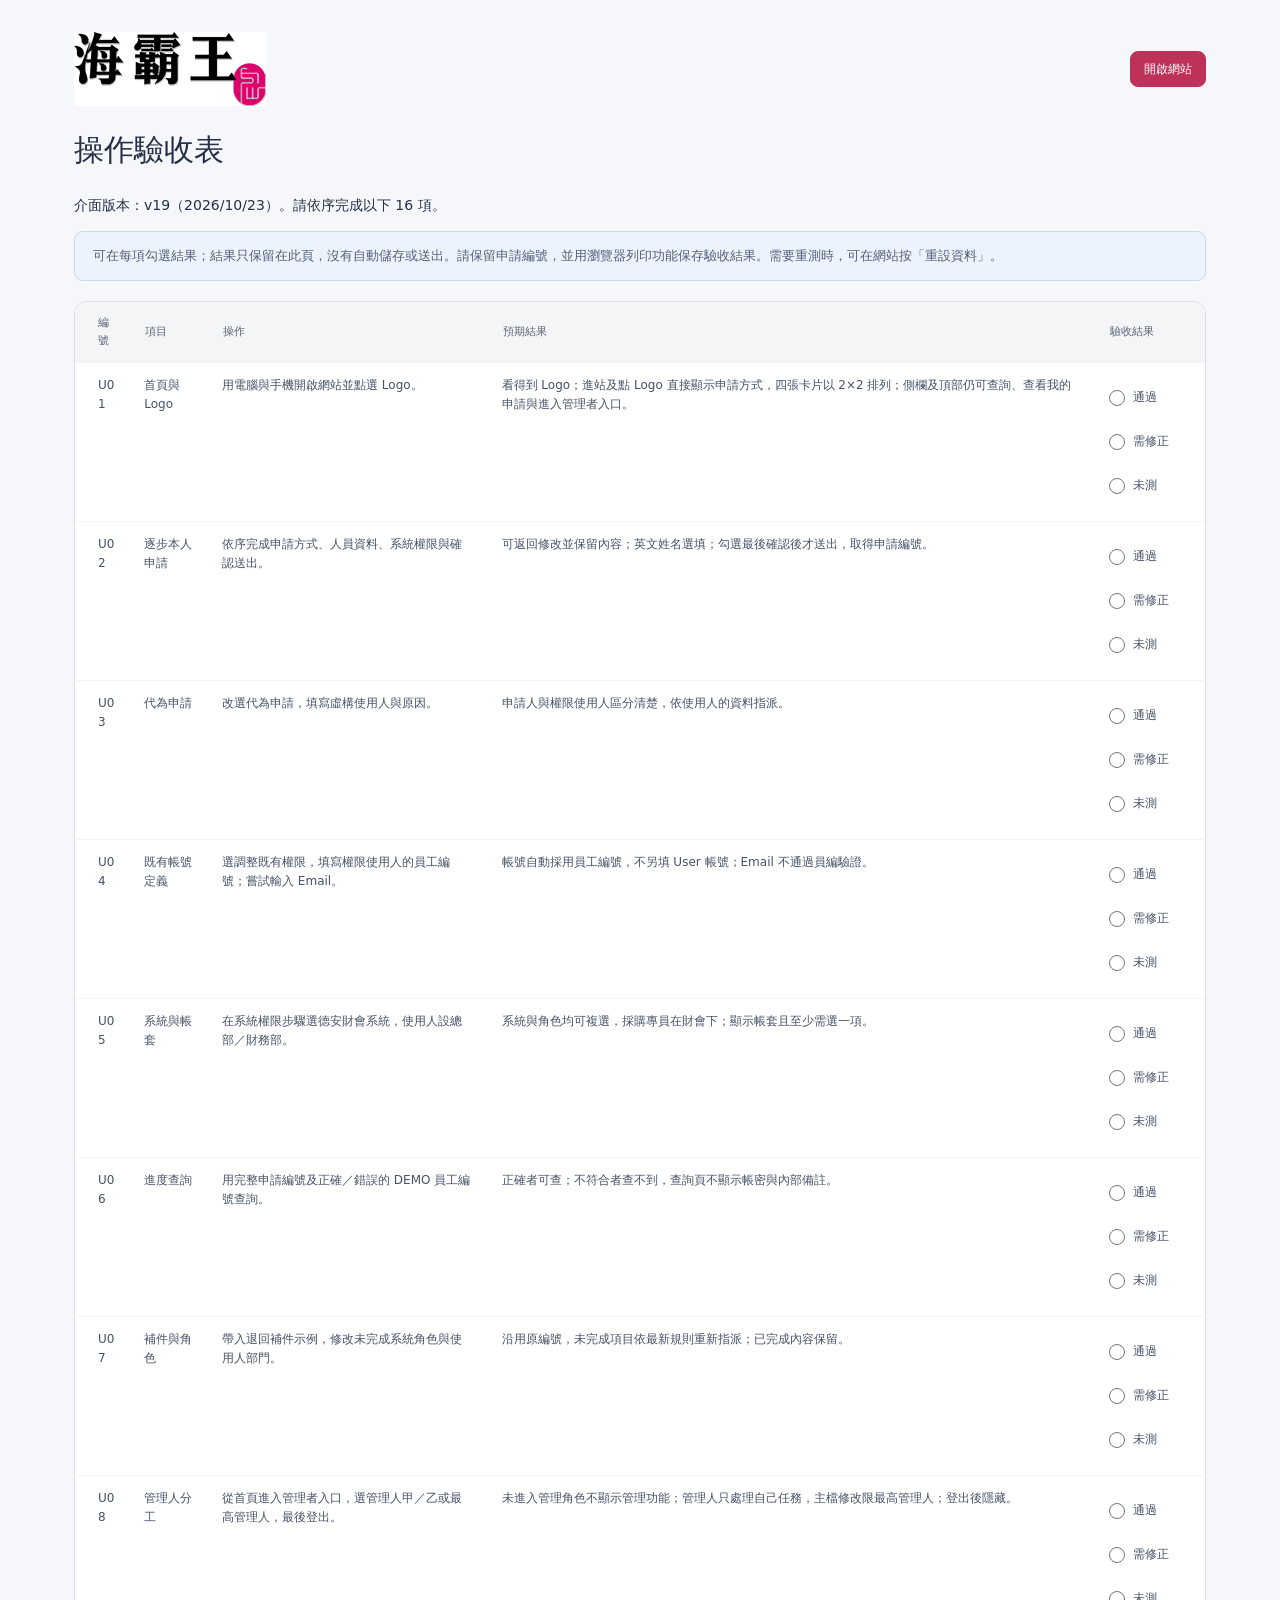
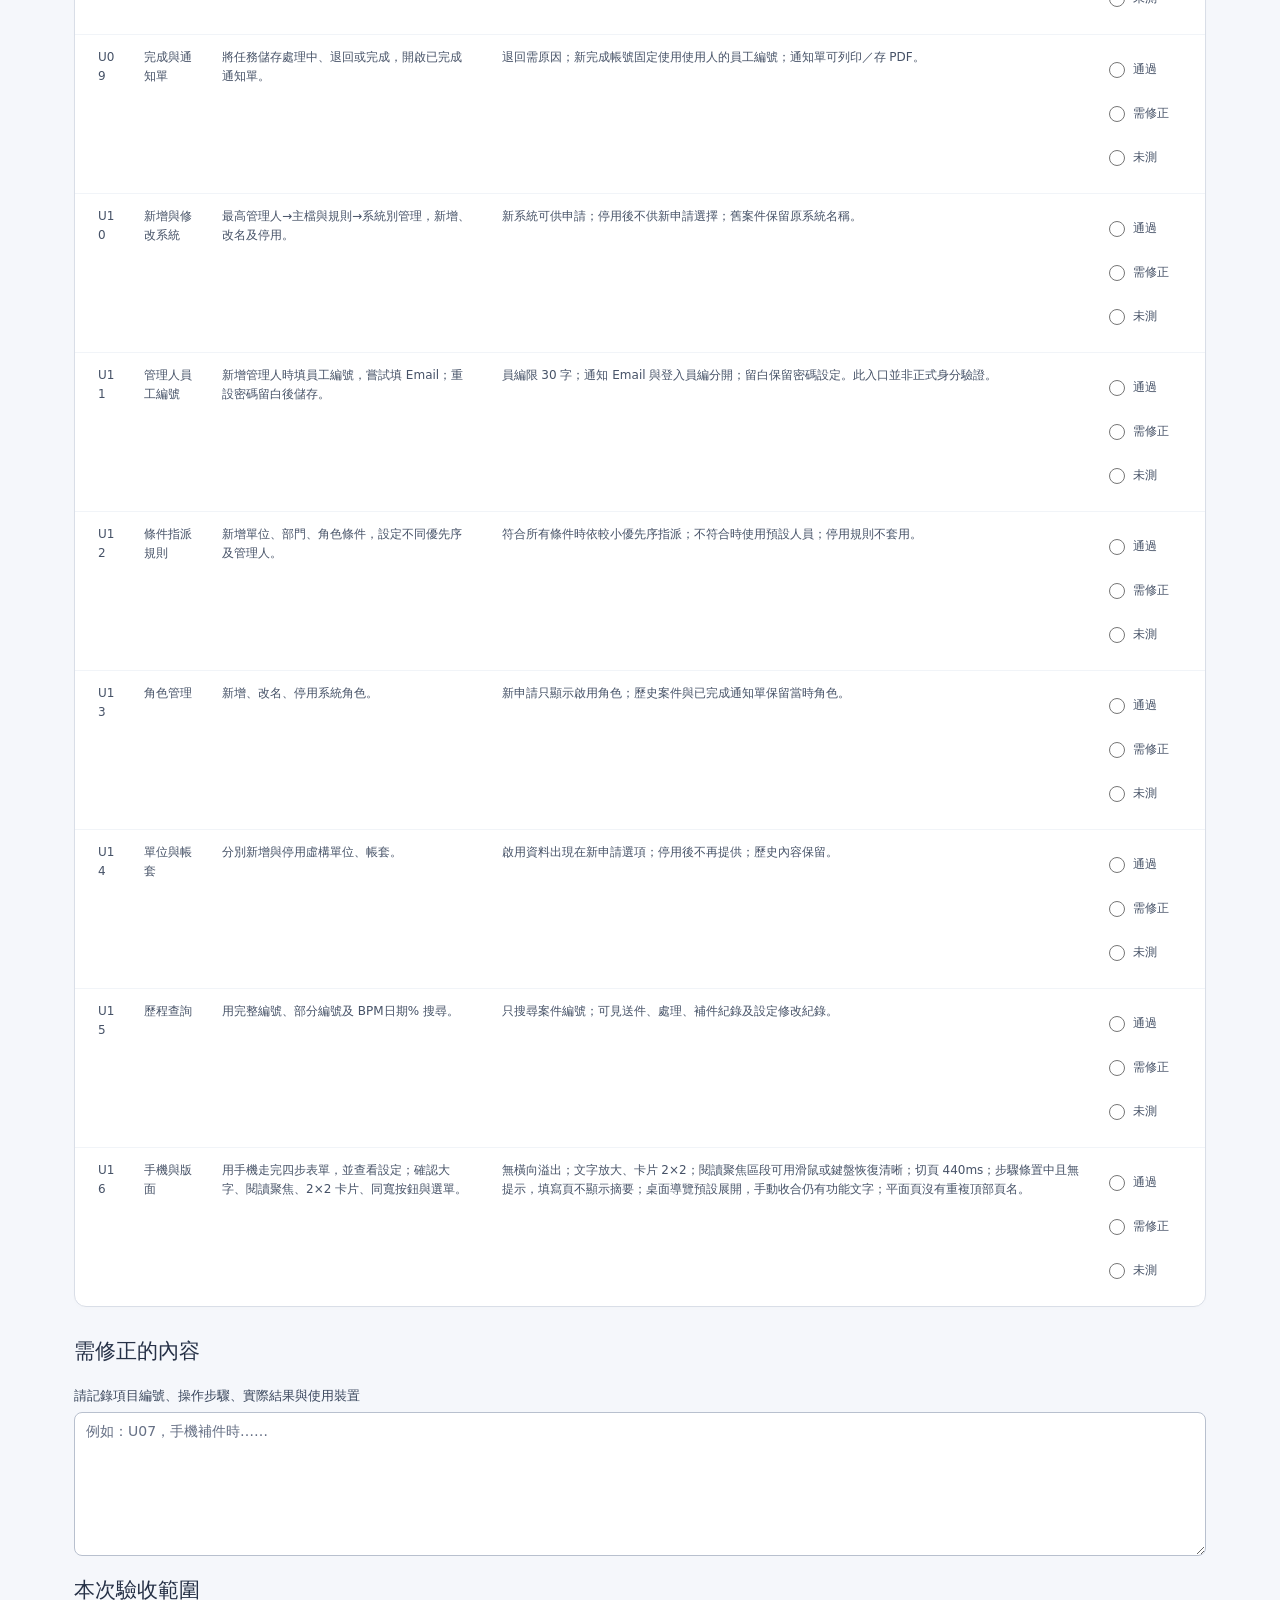
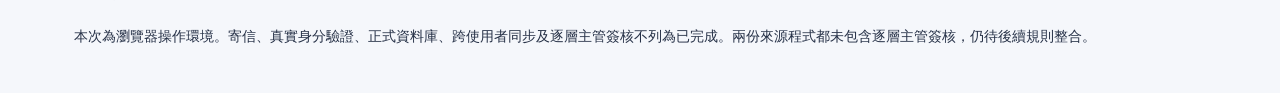
==== commit 0a9dc82f: "Publish application-first large-type design with two-by-two cards" ====
--- a/demo/acceptance.html
+++ b/demo/acceptance.html
@@ -1 +1 @@
-<!doctype html><html lang="zh-Hant"><head><meta charset="utf-8"><meta name="viewport" content="width=device-width,initial-scale=1"><meta name="referrer" content="no-referrer"><meta http-equiv="Content-Security-Policy" content="default-src 'self'; style-src 'self'; img-src 'self'; connect-src 'none'; object-src 'none'; base-uri 'self'; form-action 'none'"><title>操作驗收表｜系統帳號申請</title><link rel="icon" href="./assets/favicon.svg"><link rel="stylesheet" href="./assets/style.css"><link rel="stylesheet" href="./assets/portal.css?v=20261023-wizard"><link rel="stylesheet" href="./assets/compact.css?v=20261023-wizard"></head><body class="acceptance-page"><main class="acceptance-container"><header class="acceptance-header"><img src="./assets/logo.png" alt="海霸王" width="192" height="74"><a class="btn primary" href="./index.html">開啟網站</a></header><h1>操作驗收表</h1><p>介面版本：v19（2026/10/23）。請依序完成以下 16 項。</p><div class="notice">可在每項勾選結果；結果只保留在此頁，沒有自動儲存或送出。請保留申請編號，並用瀏覽器列印功能保存驗收結果。需要重測時，可在網站按「重設資料」。</div><div class="table-wrap panel"><table><thead><tr><th>編號</th><th>項目</th><th>操作</th><th>預期結果</th><th>驗收結果</th></tr></thead><tbody><tr><td data-label="編號">U01</td><td data-label="項目">首頁與 Logo</td><td data-label="操作">用電腦與手機開啟首頁，選擇服務入口。</td><td data-label="預期結果">看得到原 Logo；可直接提出申請、查看我的申請、查詢進度或進入管理者入口。</td><td data-label="驗收結果" class="acceptance-result"><label><input type="radio" name="U01" value="通過">通過</label> <label><input type="radio" name="U01" value="需修正">需修正</label> <label><input type="radio" name="U01" value="未測">未測</label></td></tr><tr><td data-label="編號">U02</td><td data-label="項目">逐步本人申請</td><td data-label="操作">依序完成申請方式、人員資料、系統權限與確認送出。</td><td data-label="預期結果">可返回修改並保留內容；英文姓名選填；勾選最後確認後才送出，取得申請編號。</td><td data-label="驗收結果" class="acceptance-result"><label><input type="radio" name="U02" value="通過">通過</label> <label><input type="radio" name="U02" value="需修正">需修正</label> <label><input type="radio" name="U02" value="未測">未測</label></td></tr><tr><td data-label="編號">U03</td><td data-label="項目">代為申請</td><td data-label="操作">改選代為申請，填寫虛構使用人與原因。</td><td data-label="預期結果">申請人與權限使用人區分清楚，依使用人的資料指派。</td><td data-label="驗收結果" class="acceptance-result"><label><input type="radio" name="U03" value="通過">通過</label> <label><input type="radio" name="U03" value="需修正">需修正</label> <label><input type="radio" name="U03" value="未測">未測</label></td></tr><tr><td data-label="編號">U04</td><td data-label="項目">既有帳號定義</td><td data-label="操作">選調整既有權限，填寫權限使用人的員工編號；嘗試輸入 Email。</td><td data-label="預期結果">帳號自動採用員工編號，不另填 User 帳號；Email 不通過員編驗證。</td><td data-label="驗收結果" class="acceptance-result"><label><input type="radio" name="U04" value="通過">通過</label> <label><input type="radio" name="U04" value="需修正">需修正</label> <label><input type="radio" name="U04" value="未測">未測</label></td></tr><tr><td data-label="編號">U05</td><td data-label="項目">系統與帳套</td><td data-label="操作">在系統權限步驟選德安財會系統，使用人設總部／財務部。</td><td data-label="預期結果">系統與角色均可複選，採購專員在財會下；顯示帳套且至少需選一項。</td><td data-label="驗收結果" class="acceptance-result"><label><input type="radio" name="U05" value="通過">通過</label> <label><input type="radio" name="U05" value="需修正">需修正</label> <label><input type="radio" name="U05" value="未測">未測</label></td></tr><tr><td data-label="編號">U06</td><td data-label="項目">進度查詢</td><td data-label="操作">用完整申請編號及正確／錯誤的 DEMO 員工編號查詢。</td><td data-label="預期結果">正確者可查；不符合者查不到，查詢頁不顯示帳密與內部備註。</td><td data-label="驗收結果" class="acceptance-result"><label><input type="radio" name="U06" value="通過">通過</label> <label><input type="radio" name="U06" value="需修正">需修正</label> <label><input type="radio" name="U06" value="未測">未測</label></td></tr><tr><td data-label="編號">U07</td><td data-label="項目">補件與角色</td><td data-label="操作">帶入退回補件示例，修改未完成系統角色與使用人部門。</td><td data-label="預期結果">沿用原編號，未完成項目依最新規則重新指派；已完成內容保留。</td><td data-label="驗收結果" class="acceptance-result"><label><input type="radio" name="U07" value="通過">通過</label> <label><input type="radio" name="U07" value="需修正">需修正</label> <label><input type="radio" name="U07" value="未測">未測</label></td></tr><tr><td data-label="編號">U08</td><td data-label="項目">管理人分工</td><td data-label="操作">從首頁進入管理者入口，選管理人甲／乙或最高管理人，最後登出。</td><td data-label="預期結果">未進入管理角色不顯示管理功能；管理人只處理自己任務，主檔修改限最高管理人；登出後隱藏。</td><td data-label="驗收結果" class="acceptance-result"><label><input type="radio" name="U08" value="通過">通過</label> <label><input type="radio" name="U08" value="需修正">需修正</label> <label><input type="radio" name="U08" value="未測">未測</label></td></tr><tr><td data-label="編號">U09</td><td data-label="項目">完成與通知單</td><td data-label="操作">將任務儲存處理中、退回或完成，開啟已完成通知單。</td><td data-label="預期結果">退回需原因；新完成帳號固定使用使用人的員工編號；通知單可列印／存 PDF。</td><td data-label="驗收結果" class="acceptance-result"><label><input type="radio" name="U09" value="通過">通過</label> <label><input type="radio" name="U09" value="需修正">需修正</label> <label><input type="radio" name="U09" value="未測">未測</label></td></tr><tr><td data-label="編號">U10</td><td data-label="項目">新增與修改系統</td><td data-label="操作">最高管理人→主檔與規則→系統別管理，新增、改名及停用。</td><td data-label="預期結果">新系統可供申請；停用後不供新申請選擇；舊案件保留原系統名稱。</td><td data-label="驗收結果" class="acceptance-result"><label><input type="radio" name="U10" value="通過">通過</label> <label><input type="radio" name="U10" value="需修正">需修正</label> <label><input type="radio" name="U10" value="未測">未測</label></td></tr><tr><td data-label="編號">U11</td><td data-label="項目">管理人員工編號</td><td data-label="操作">新增管理人時填員工編號，嘗試填 Email；重設密碼留白後儲存。</td><td data-label="預期結果">員編限 30 字；通知 Email 與登入員編分開；留白保留密碼設定。此入口並非正式身分驗證。</td><td data-label="驗收結果" class="acceptance-result"><label><input type="radio" name="U11" value="通過">通過</label> <label><input type="radio" name="U11" value="需修正">需修正</label> <label><input type="radio" name="U11" value="未測">未測</label></td></tr><tr><td data-label="編號">U12</td><td data-label="項目">條件指派規則</td><td data-label="操作">新增單位、部門、角色條件，設定不同優先序及管理人。</td><td data-label="預期結果">符合所有條件時依較小優先序指派；不符合時使用預設人員；停用規則不套用。</td><td data-label="驗收結果" class="acceptance-result"><label><input type="radio" name="U12" value="通過">通過</label> <label><input type="radio" name="U12" value="需修正">需修正</label> <label><input type="radio" name="U12" value="未測">未測</label></td></tr><tr><td data-label="編號">U13</td><td data-label="項目">角色管理</td><td data-label="操作">新增、改名、停用系統角色。</td><td data-label="預期結果">新申請只顯示啟用角色；歷史案件與已完成通知單保留當時角色。</td><td data-label="驗收結果" class="acceptance-result"><label><input type="radio" name="U13" value="通過">通過</label> <label><input type="radio" name="U13" value="需修正">需修正</label> <label><input type="radio" name="U13" value="未測">未測</label></td></tr><tr><td data-label="編號">U14</td><td data-label="項目">單位與帳套</td><td data-label="操作">分別新增與停用虛構單位、帳套。</td><td data-label="預期結果">啟用資料出現在新申請選項；停用後不再提供；歷史內容保留。</td><td data-label="驗收結果" class="acceptance-result"><label><input type="radio" name="U14" value="通過">通過</label> <label><input type="radio" name="U14" value="需修正">需修正</label> <label><input type="radio" name="U14" value="未測">未測</label></td></tr><tr><td data-label="編號">U15</td><td data-label="項目">歷程查詢</td><td data-label="操作">用完整編號、部分編號及 BPM日期% 搜尋。</td><td data-label="預期結果">只搜尋案件編號；可見送件、處理、補件紀錄及設定修改紀錄。</td><td data-label="驗收結果" class="acceptance-result"><label><input type="radio" name="U15" value="通過">通過</label> <label><input type="radio" name="U15" value="需修正">需修正</label> <label><input type="radio" name="U15" value="未測">未測</label></td></tr><tr><td data-label="編號">U16</td><td data-label="項目">手機與版面</td><td data-label="操作">用手機走完四步表單，並查看設定；確認置中步驟條、同寬按鈕、選單與麵包屑。</td><td data-label="預期結果">無橫向溢出；流程條無框且非滿寬；步驟條置中且無提示，填寫頁不顯示摘要；桌面導覽預設展開，手動收合仍有功能文字；平面頁沒有重複頂部頁名。</td><td data-label="驗收結果" class="acceptance-result"><label><input type="radio" name="U16" value="通過">通過</label> <label><input type="radio" name="U16" value="需修正">需修正</label> <label><input type="radio" name="U16" value="未測">未測</label></td></tr></tbody></table></div><section class="acceptance-notes"><h2>需修正的內容</h2><label class="field"><span>請記錄項目編號、操作步驟、實際結果與使用裝置</span><textarea rows="6" placeholder="例如：U07，手機補件時……"></textarea></label><h2>本次驗收範圍</h2><p>本次為瀏覽器操作環境。寄信、真實身分驗證、正式資料庫、跨使用者同步及逐層主管簽核不列為已完成。兩份來源程式都未包含逐層主管簽核，仍待後續規則整合。</p></section></main></body></html>+<!doctype html><html lang="zh-Hant"><head><meta charset="utf-8"><meta name="viewport" content="width=device-width,initial-scale=1"><meta name="referrer" content="no-referrer"><meta http-equiv="Content-Security-Policy" content="default-src 'self'; style-src 'self'; img-src 'self'; connect-src 'none'; object-src 'none'; base-uri 'self'; form-action 'none'"><title>操作驗收表｜系統帳號申請</title><link rel="icon" href="./assets/favicon.svg"><link rel="stylesheet" href="./assets/style.css"><link rel="stylesheet" href="./assets/portal.css?v=20261023-wizard"><link rel="stylesheet" href="./assets/compact.css?v=20261023-wizard"></head><body class="acceptance-page"><main class="acceptance-container"><header class="acceptance-header"><img src="./assets/logo.png" alt="海霸王" width="192" height="74"><a class="btn primary" href="./index.html">開啟網站</a></header><h1>操作驗收表</h1><p>介面版本：v19（2026/10/23）。請依序完成以下 16 項。</p><div class="notice">可在每項勾選結果；結果只保留在此頁，沒有自動儲存或送出。請保留申請編號，並用瀏覽器列印功能保存驗收結果。需要重測時，可在網站按「重設資料」。</div><div class="table-wrap panel"><table><thead><tr><th>編號</th><th>項目</th><th>操作</th><th>預期結果</th><th>驗收結果</th></tr></thead><tbody><tr><td data-label="編號">U01</td><td data-label="項目">首頁與 Logo</td><td data-label="操作">用電腦與手機開啟網站並點選 Logo。</td><td data-label="預期結果">看得到 Logo；進站及點 Logo 直接顯示申請方式，四張卡片以 2×2 排列；側欄及頂部仍可查詢、查看我的申請與進入管理者入口。</td><td data-label="驗收結果" class="acceptance-result"><label><input type="radio" name="U01" value="通過">通過</label> <label><input type="radio" name="U01" value="需修正">需修正</label> <label><input type="radio" name="U01" value="未測">未測</label></td></tr><tr><td data-label="編號">U02</td><td data-label="項目">逐步本人申請</td><td data-label="操作">依序完成申請方式、人員資料、系統權限與確認送出。</td><td data-label="預期結果">可返回修改並保留內容；英文姓名選填；勾選最後確認後才送出，取得申請編號。</td><td data-label="驗收結果" class="acceptance-result"><label><input type="radio" name="U02" value="通過">通過</label> <label><input type="radio" name="U02" value="需修正">需修正</label> <label><input type="radio" name="U02" value="未測">未測</label></td></tr><tr><td data-label="編號">U03</td><td data-label="項目">代為申請</td><td data-label="操作">改選代為申請，填寫虛構使用人與原因。</td><td data-label="預期結果">申請人與權限使用人區分清楚，依使用人的資料指派。</td><td data-label="驗收結果" class="acceptance-result"><label><input type="radio" name="U03" value="通過">通過</label> <label><input type="radio" name="U03" value="需修正">需修正</label> <label><input type="radio" name="U03" value="未測">未測</label></td></tr><tr><td data-label="編號">U04</td><td data-label="項目">既有帳號定義</td><td data-label="操作">選調整既有權限，填寫權限使用人的員工編號；嘗試輸入 Email。</td><td data-label="預期結果">帳號自動採用員工編號，不另填 User 帳號；Email 不通過員編驗證。</td><td data-label="驗收結果" class="acceptance-result"><label><input type="radio" name="U04" value="通過">通過</label> <label><input type="radio" name="U04" value="需修正">需修正</label> <label><input type="radio" name="U04" value="未測">未測</label></td></tr><tr><td data-label="編號">U05</td><td data-label="項目">系統與帳套</td><td data-label="操作">在系統權限步驟選德安財會系統，使用人設總部／財務部。</td><td data-label="預期結果">系統與角色均可複選，採購專員在財會下；顯示帳套且至少需選一項。</td><td data-label="驗收結果" class="acceptance-result"><label><input type="radio" name="U05" value="通過">通過</label> <label><input type="radio" name="U05" value="需修正">需修正</label> <label><input type="radio" name="U05" value="未測">未測</label></td></tr><tr><td data-label="編號">U06</td><td data-label="項目">進度查詢</td><td data-label="操作">用完整申請編號及正確／錯誤的 DEMO 員工編號查詢。</td><td data-label="預期結果">正確者可查；不符合者查不到，查詢頁不顯示帳密與內部備註。</td><td data-label="驗收結果" class="acceptance-result"><label><input type="radio" name="U06" value="通過">通過</label> <label><input type="radio" name="U06" value="需修正">需修正</label> <label><input type="radio" name="U06" value="未測">未測</label></td></tr><tr><td data-label="編號">U07</td><td data-label="項目">補件與角色</td><td data-label="操作">帶入退回補件示例，修改未完成系統角色與使用人部門。</td><td data-label="預期結果">沿用原編號，未完成項目依最新規則重新指派；已完成內容保留。</td><td data-label="驗收結果" class="acceptance-result"><label><input type="radio" name="U07" value="通過">通過</label> <label><input type="radio" name="U07" value="需修正">需修正</label> <label><input type="radio" name="U07" value="未測">未測</label></td></tr><tr><td data-label="編號">U08</td><td data-label="項目">管理人分工</td><td data-label="操作">從首頁進入管理者入口，選管理人甲／乙或最高管理人，最後登出。</td><td data-label="預期結果">未進入管理角色不顯示管理功能；管理人只處理自己任務，主檔修改限最高管理人；登出後隱藏。</td><td data-label="驗收結果" class="acceptance-result"><label><input type="radio" name="U08" value="通過">通過</label> <label><input type="radio" name="U08" value="需修正">需修正</label> <label><input type="radio" name="U08" value="未測">未測</label></td></tr><tr><td data-label="編號">U09</td><td data-label="項目">完成與通知單</td><td data-label="操作">將任務儲存處理中、退回或完成，開啟已完成通知單。</td><td data-label="預期結果">退回需原因；新完成帳號固定使用使用人的員工編號；通知單可列印／存 PDF。</td><td data-label="驗收結果" class="acceptance-result"><label><input type="radio" name="U09" value="通過">通過</label> <label><input type="radio" name="U09" value="需修正">需修正</label> <label><input type="radio" name="U09" value="未測">未測</label></td></tr><tr><td data-label="編號">U10</td><td data-label="項目">新增與修改系統</td><td data-label="操作">最高管理人→主檔與規則→系統別管理，新增、改名及停用。</td><td data-label="預期結果">新系統可供申請；停用後不供新申請選擇；舊案件保留原系統名稱。</td><td data-label="驗收結果" class="acceptance-result"><label><input type="radio" name="U10" value="通過">通過</label> <label><input type="radio" name="U10" value="需修正">需修正</label> <label><input type="radio" name="U10" value="未測">未測</label></td></tr><tr><td data-label="編號">U11</td><td data-label="項目">管理人員工編號</td><td data-label="操作">新增管理人時填員工編號，嘗試填 Email；重設密碼留白後儲存。</td><td data-label="預期結果">員編限 30 字；通知 Email 與登入員編分開；留白保留密碼設定。此入口並非正式身分驗證。</td><td data-label="驗收結果" class="acceptance-result"><label><input type="radio" name="U11" value="通過">通過</label> <label><input type="radio" name="U11" value="需修正">需修正</label> <label><input type="radio" name="U11" value="未測">未測</label></td></tr><tr><td data-label="編號">U12</td><td data-label="項目">條件指派規則</td><td data-label="操作">新增單位、部門、角色條件，設定不同優先序及管理人。</td><td data-label="預期結果">符合所有條件時依較小優先序指派；不符合時使用預設人員；停用規則不套用。</td><td data-label="驗收結果" class="acceptance-result"><label><input type="radio" name="U12" value="通過">通過</label> <label><input type="radio" name="U12" value="需修正">需修正</label> <label><input type="radio" name="U12" value="未測">未測</label></td></tr><tr><td data-label="編號">U13</td><td data-label="項目">角色管理</td><td data-label="操作">新增、改名、停用系統角色。</td><td data-label="預期結果">新申請只顯示啟用角色；歷史案件與已完成通知單保留當時角色。</td><td data-label="驗收結果" class="acceptance-result"><label><input type="radio" name="U13" value="通過">通過</label> <label><input type="radio" name="U13" value="需修正">需修正</label> <label><input type="radio" name="U13" value="未測">未測</label></td></tr><tr><td data-label="編號">U14</td><td data-label="項目">單位與帳套</td><td data-label="操作">分別新增與停用虛構單位、帳套。</td><td data-label="預期結果">啟用資料出現在新申請選項；停用後不再提供；歷史內容保留。</td><td data-label="驗收結果" class="acceptance-result"><label><input type="radio" name="U14" value="通過">通過</label> <label><input type="radio" name="U14" value="需修正">需修正</label> <label><input type="radio" name="U14" value="未測">未測</label></td></tr><tr><td data-label="編號">U15</td><td data-label="項目">歷程查詢</td><td data-label="操作">用完整編號、部分編號及 BPM日期% 搜尋。</td><td data-label="預期結果">只搜尋案件編號；可見送件、處理、補件紀錄及設定修改紀錄。</td><td data-label="驗收結果" class="acceptance-result"><label><input type="radio" name="U15" value="通過">通過</label> <label><input type="radio" name="U15" value="需修正">需修正</label> <label><input type="radio" name="U15" value="未測">未測</label></td></tr><tr><td data-label="編號">U16</td><td data-label="項目">手機與版面</td><td data-label="操作">用手機走完四步表單，並查看設定；確認大字、閱讀聚焦、2×2 卡片、同寬按鈕與選單。</td><td data-label="預期結果">無橫向溢出；文字放大、卡片 2×2；閱讀聚焦區段可用滑鼠或鍵盤恢復清晰；切頁 440ms；步驟條置中且無提示，填寫頁不顯示摘要；桌面導覽預設展開，手動收合仍有功能文字；平面頁沒有重複頂部頁名。</td><td data-label="驗收結果" class="acceptance-result"><label><input type="radio" name="U16" value="通過">通過</label> <label><input type="radio" name="U16" value="需修正">需修正</label> <label><input type="radio" name="U16" value="未測">未測</label></td></tr></tbody></table></div><section class="acceptance-notes"><h2>需修正的內容</h2><label class="field"><span>請記錄項目編號、操作步驟、實際結果與使用裝置</span><textarea rows="6" placeholder="例如：U07，手機補件時……"></textarea></label><h2>本次驗收範圍</h2><p>本次為瀏覽器操作環境。寄信、真實身分驗證、正式資料庫、跨使用者同步及逐層主管簽核不列為已完成。兩份來源程式都未包含逐層主管簽核，仍待後續規則整合。</p></section></main></body></html>
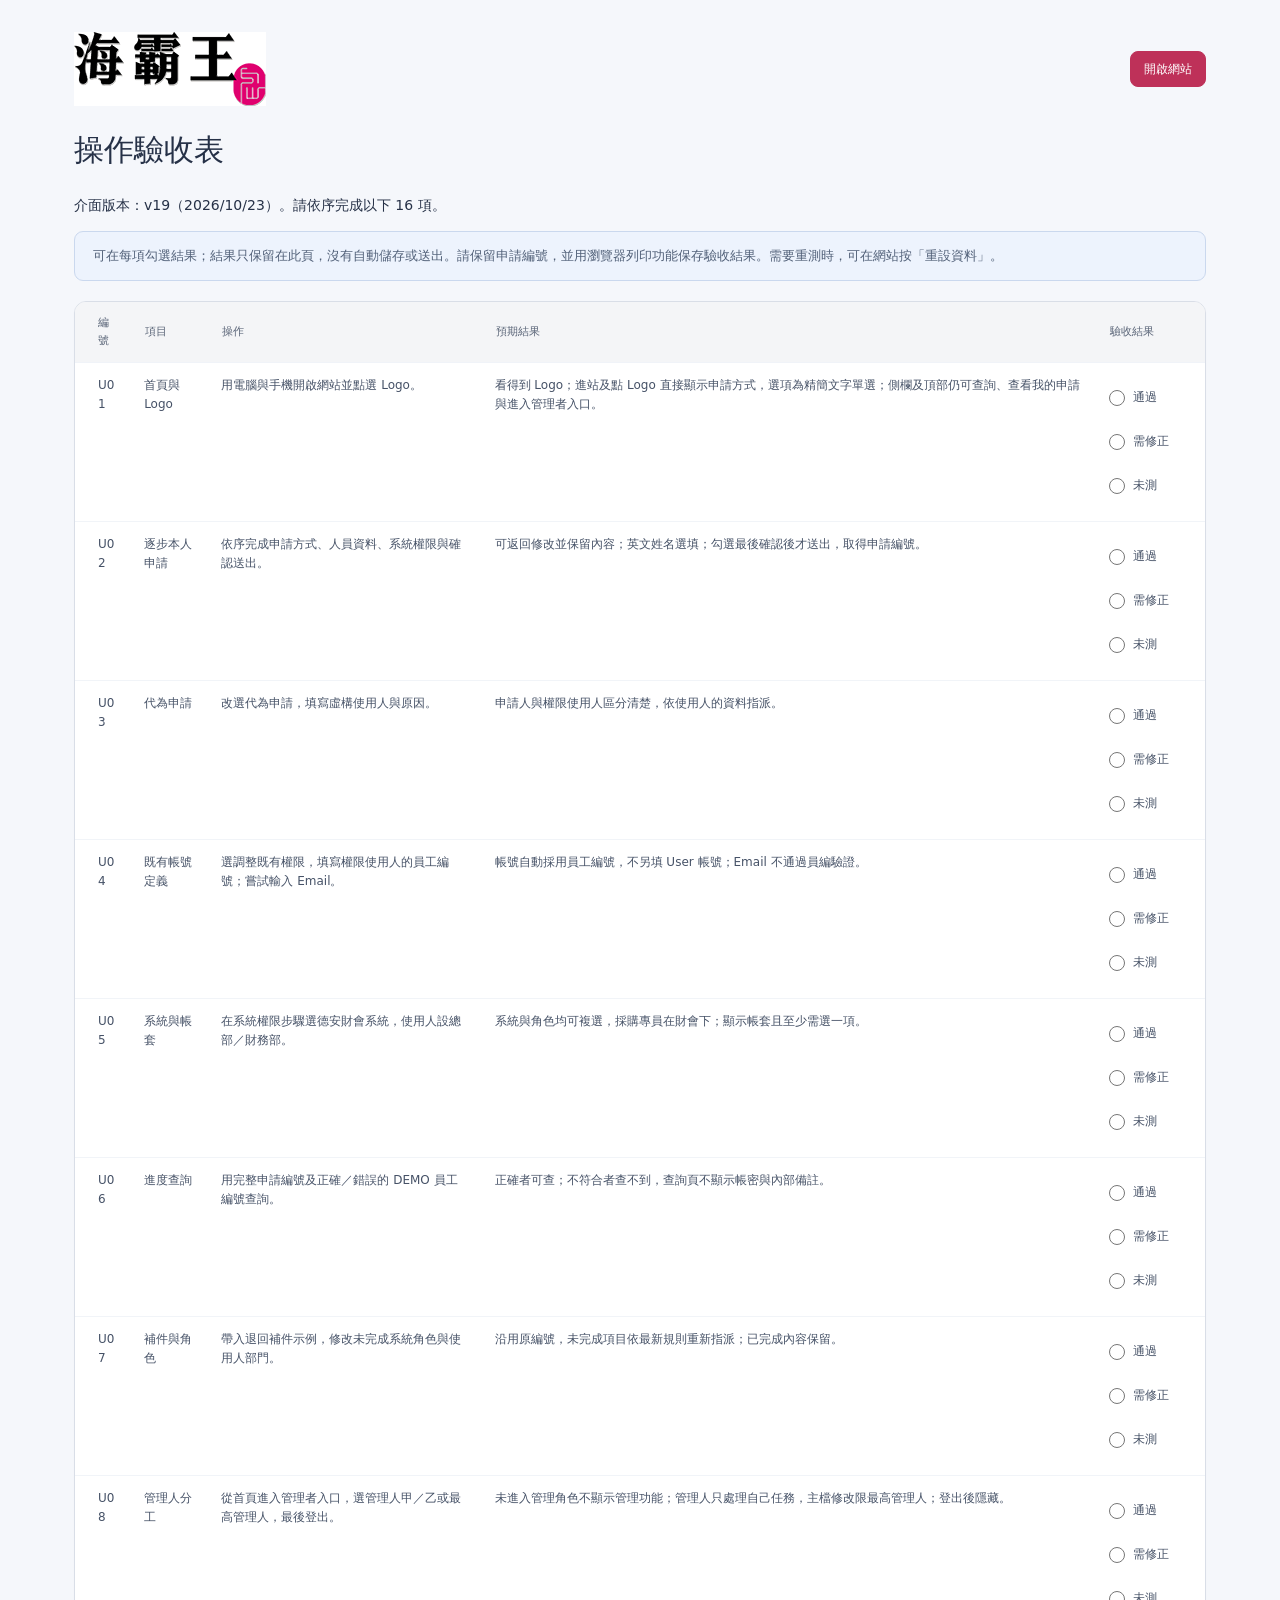
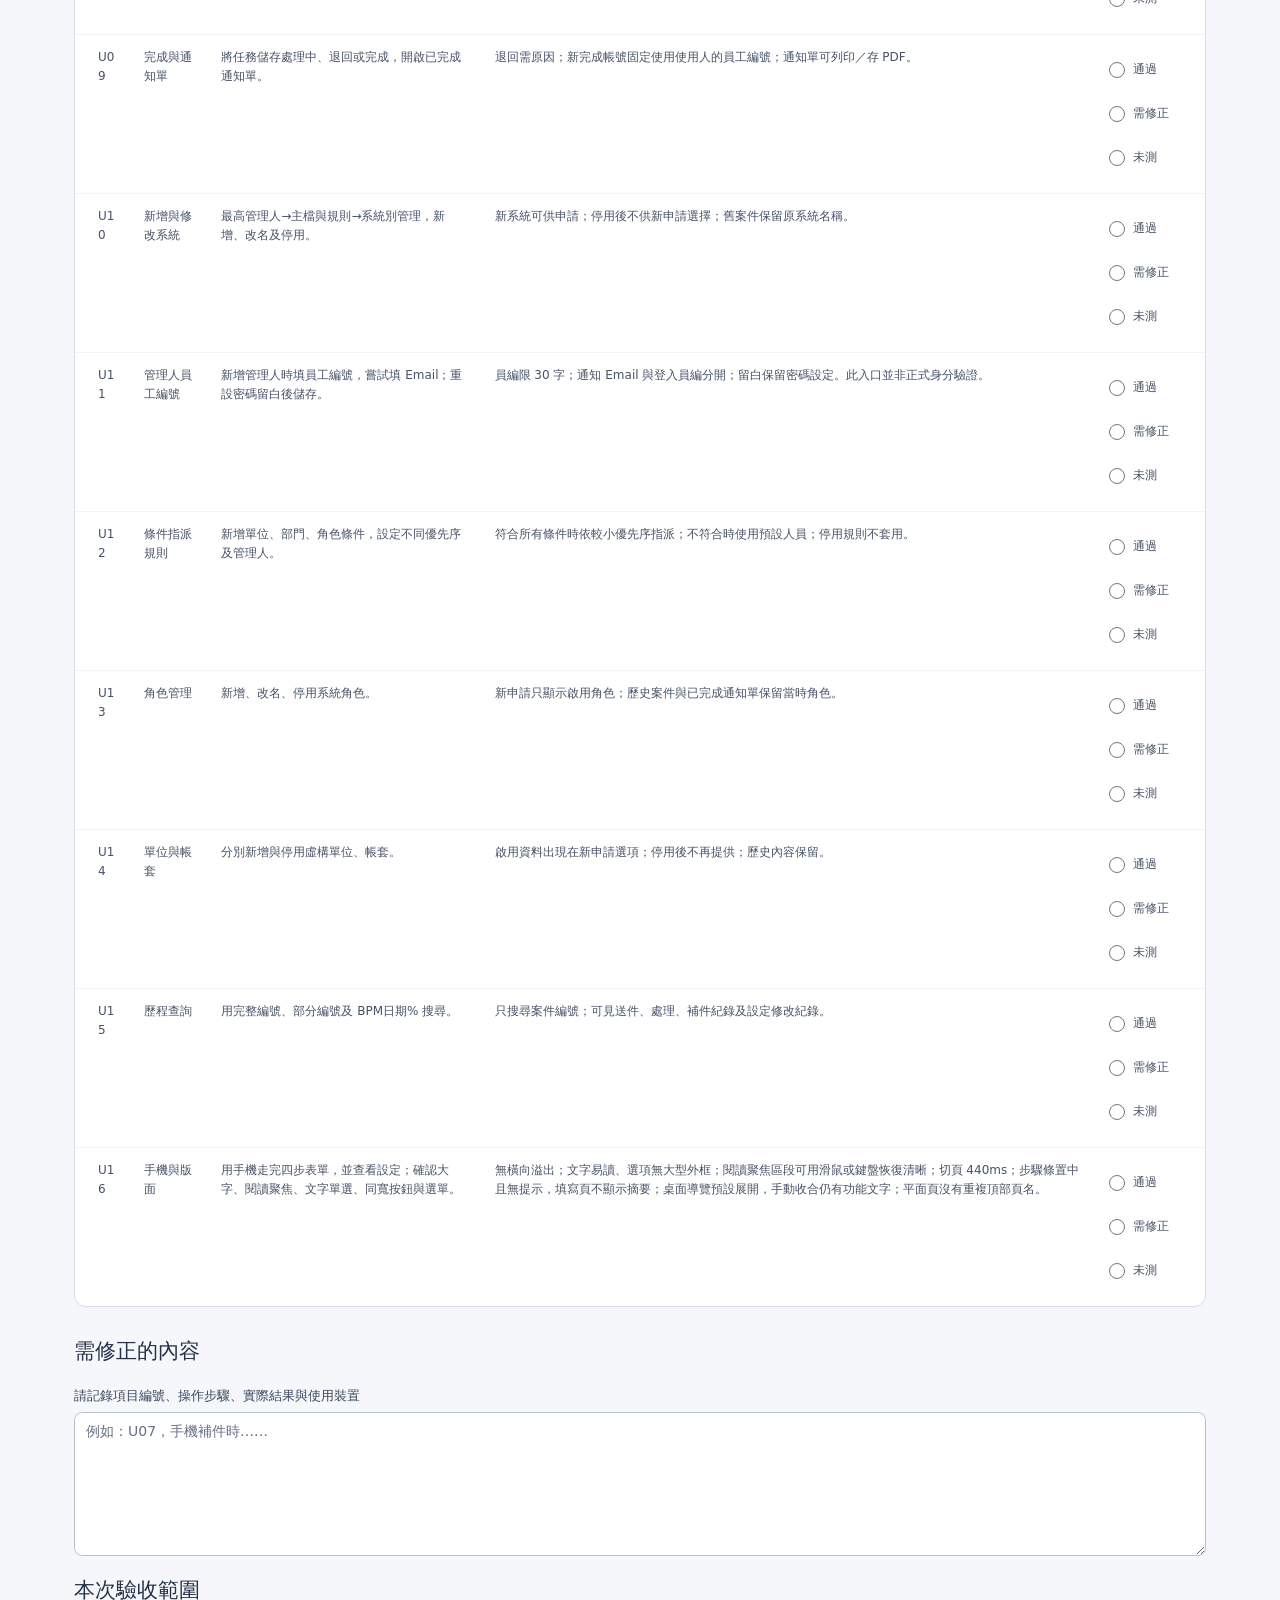
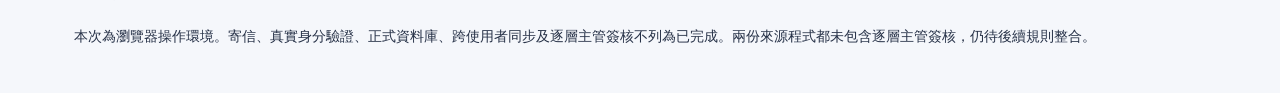
==== commit 337689a1: "Publish quiet minimalist application form" ====
--- a/demo/acceptance.html
+++ b/demo/acceptance.html
@@ -1 +1 @@
-<!doctype html><html lang="zh-Hant"><head><meta charset="utf-8"><meta name="viewport" content="width=device-width,initial-scale=1"><meta name="referrer" content="no-referrer"><meta http-equiv="Content-Security-Policy" content="default-src 'self'; style-src 'self'; img-src 'self'; connect-src 'none'; object-src 'none'; base-uri 'self'; form-action 'none'"><title>操作驗收表｜系統帳號申請</title><link rel="icon" href="./assets/favicon.svg"><link rel="stylesheet" href="./assets/style.css"><link rel="stylesheet" href="./assets/portal.css?v=20261023-wizard"><link rel="stylesheet" href="./assets/compact.css?v=20261023-wizard"></head><body class="acceptance-page"><main class="acceptance-container"><header class="acceptance-header"><img src="./assets/logo.png" alt="海霸王" width="192" height="74"><a class="btn primary" href="./index.html">開啟網站</a></header><h1>操作驗收表</h1><p>介面版本：v19（2026/10/23）。請依序完成以下 16 項。</p><div class="notice">可在每項勾選結果；結果只保留在此頁，沒有自動儲存或送出。請保留申請編號，並用瀏覽器列印功能保存驗收結果。需要重測時，可在網站按「重設資料」。</div><div class="table-wrap panel"><table><thead><tr><th>編號</th><th>項目</th><th>操作</th><th>預期結果</th><th>驗收結果</th></tr></thead><tbody><tr><td data-label="編號">U01</td><td data-label="項目">首頁與 Logo</td><td data-label="操作">用電腦與手機開啟網站並點選 Logo。</td><td data-label="預期結果">看得到 Logo；進站及點 Logo 直接顯示申請方式，四張卡片以 2×2 排列；側欄及頂部仍可查詢、查看我的申請與進入管理者入口。</td><td data-label="驗收結果" class="acceptance-result"><label><input type="radio" name="U01" value="通過">通過</label> <label><input type="radio" name="U01" value="需修正">需修正</label> <label><input type="radio" name="U01" value="未測">未測</label></td></tr><tr><td data-label="編號">U02</td><td data-label="項目">逐步本人申請</td><td data-label="操作">依序完成申請方式、人員資料、系統權限與確認送出。</td><td data-label="預期結果">可返回修改並保留內容；英文姓名選填；勾選最後確認後才送出，取得申請編號。</td><td data-label="驗收結果" class="acceptance-result"><label><input type="radio" name="U02" value="通過">通過</label> <label><input type="radio" name="U02" value="需修正">需修正</label> <label><input type="radio" name="U02" value="未測">未測</label></td></tr><tr><td data-label="編號">U03</td><td data-label="項目">代為申請</td><td data-label="操作">改選代為申請，填寫虛構使用人與原因。</td><td data-label="預期結果">申請人與權限使用人區分清楚，依使用人的資料指派。</td><td data-label="驗收結果" class="acceptance-result"><label><input type="radio" name="U03" value="通過">通過</label> <label><input type="radio" name="U03" value="需修正">需修正</label> <label><input type="radio" name="U03" value="未測">未測</label></td></tr><tr><td data-label="編號">U04</td><td data-label="項目">既有帳號定義</td><td data-label="操作">選調整既有權限，填寫權限使用人的員工編號；嘗試輸入 Email。</td><td data-label="預期結果">帳號自動採用員工編號，不另填 User 帳號；Email 不通過員編驗證。</td><td data-label="驗收結果" class="acceptance-result"><label><input type="radio" name="U04" value="通過">通過</label> <label><input type="radio" name="U04" value="需修正">需修正</label> <label><input type="radio" name="U04" value="未測">未測</label></td></tr><tr><td data-label="編號">U05</td><td data-label="項目">系統與帳套</td><td data-label="操作">在系統權限步驟選德安財會系統，使用人設總部／財務部。</td><td data-label="預期結果">系統與角色均可複選，採購專員在財會下；顯示帳套且至少需選一項。</td><td data-label="驗收結果" class="acceptance-result"><label><input type="radio" name="U05" value="通過">通過</label> <label><input type="radio" name="U05" value="需修正">需修正</label> <label><input type="radio" name="U05" value="未測">未測</label></td></tr><tr><td data-label="編號">U06</td><td data-label="項目">進度查詢</td><td data-label="操作">用完整申請編號及正確／錯誤的 DEMO 員工編號查詢。</td><td data-label="預期結果">正確者可查；不符合者查不到，查詢頁不顯示帳密與內部備註。</td><td data-label="驗收結果" class="acceptance-result"><label><input type="radio" name="U06" value="通過">通過</label> <label><input type="radio" name="U06" value="需修正">需修正</label> <label><input type="radio" name="U06" value="未測">未測</label></td></tr><tr><td data-label="編號">U07</td><td data-label="項目">補件與角色</td><td data-label="操作">帶入退回補件示例，修改未完成系統角色與使用人部門。</td><td data-label="預期結果">沿用原編號，未完成項目依最新規則重新指派；已完成內容保留。</td><td data-label="驗收結果" class="acceptance-result"><label><input type="radio" name="U07" value="通過">通過</label> <label><input type="radio" name="U07" value="需修正">需修正</label> <label><input type="radio" name="U07" value="未測">未測</label></td></tr><tr><td data-label="編號">U08</td><td data-label="項目">管理人分工</td><td data-label="操作">從首頁進入管理者入口，選管理人甲／乙或最高管理人，最後登出。</td><td data-label="預期結果">未進入管理角色不顯示管理功能；管理人只處理自己任務，主檔修改限最高管理人；登出後隱藏。</td><td data-label="驗收結果" class="acceptance-result"><label><input type="radio" name="U08" value="通過">通過</label> <label><input type="radio" name="U08" value="需修正">需修正</label> <label><input type="radio" name="U08" value="未測">未測</label></td></tr><tr><td data-label="編號">U09</td><td data-label="項目">完成與通知單</td><td data-label="操作">將任務儲存處理中、退回或完成，開啟已完成通知單。</td><td data-label="預期結果">退回需原因；新完成帳號固定使用使用人的員工編號；通知單可列印／存 PDF。</td><td data-label="驗收結果" class="acceptance-result"><label><input type="radio" name="U09" value="通過">通過</label> <label><input type="radio" name="U09" value="需修正">需修正</label> <label><input type="radio" name="U09" value="未測">未測</label></td></tr><tr><td data-label="編號">U10</td><td data-label="項目">新增與修改系統</td><td data-label="操作">最高管理人→主檔與規則→系統別管理，新增、改名及停用。</td><td data-label="預期結果">新系統可供申請；停用後不供新申請選擇；舊案件保留原系統名稱。</td><td data-label="驗收結果" class="acceptance-result"><label><input type="radio" name="U10" value="通過">通過</label> <label><input type="radio" name="U10" value="需修正">需修正</label> <label><input type="radio" name="U10" value="未測">未測</label></td></tr><tr><td data-label="編號">U11</td><td data-label="項目">管理人員工編號</td><td data-label="操作">新增管理人時填員工編號，嘗試填 Email；重設密碼留白後儲存。</td><td data-label="預期結果">員編限 30 字；通知 Email 與登入員編分開；留白保留密碼設定。此入口並非正式身分驗證。</td><td data-label="驗收結果" class="acceptance-result"><label><input type="radio" name="U11" value="通過">通過</label> <label><input type="radio" name="U11" value="需修正">需修正</label> <label><input type="radio" name="U11" value="未測">未測</label></td></tr><tr><td data-label="編號">U12</td><td data-label="項目">條件指派規則</td><td data-label="操作">新增單位、部門、角色條件，設定不同優先序及管理人。</td><td data-label="預期結果">符合所有條件時依較小優先序指派；不符合時使用預設人員；停用規則不套用。</td><td data-label="驗收結果" class="acceptance-result"><label><input type="radio" name="U12" value="通過">通過</label> <label><input type="radio" name="U12" value="需修正">需修正</label> <label><input type="radio" name="U12" value="未測">未測</label></td></tr><tr><td data-label="編號">U13</td><td data-label="項目">角色管理</td><td data-label="操作">新增、改名、停用系統角色。</td><td data-label="預期結果">新申請只顯示啟用角色；歷史案件與已完成通知單保留當時角色。</td><td data-label="驗收結果" class="acceptance-result"><label><input type="radio" name="U13" value="通過">通過</label> <label><input type="radio" name="U13" value="需修正">需修正</label> <label><input type="radio" name="U13" value="未測">未測</label></td></tr><tr><td data-label="編號">U14</td><td data-label="項目">單位與帳套</td><td data-label="操作">分別新增與停用虛構單位、帳套。</td><td data-label="預期結果">啟用資料出現在新申請選項；停用後不再提供；歷史內容保留。</td><td data-label="驗收結果" class="acceptance-result"><label><input type="radio" name="U14" value="通過">通過</label> <label><input type="radio" name="U14" value="需修正">需修正</label> <label><input type="radio" name="U14" value="未測">未測</label></td></tr><tr><td data-label="編號">U15</td><td data-label="項目">歷程查詢</td><td data-label="操作">用完整編號、部分編號及 BPM日期% 搜尋。</td><td data-label="預期結果">只搜尋案件編號；可見送件、處理、補件紀錄及設定修改紀錄。</td><td data-label="驗收結果" class="acceptance-result"><label><input type="radio" name="U15" value="通過">通過</label> <label><input type="radio" name="U15" value="需修正">需修正</label> <label><input type="radio" name="U15" value="未測">未測</label></td></tr><tr><td data-label="編號">U16</td><td data-label="項目">手機與版面</td><td data-label="操作">用手機走完四步表單，並查看設定；確認大字、閱讀聚焦、2×2 卡片、同寬按鈕與選單。</td><td data-label="預期結果">無橫向溢出；文字放大、卡片 2×2；閱讀聚焦區段可用滑鼠或鍵盤恢復清晰；切頁 440ms；步驟條置中且無提示，填寫頁不顯示摘要；桌面導覽預設展開，手動收合仍有功能文字；平面頁沒有重複頂部頁名。</td><td data-label="驗收結果" class="acceptance-result"><label><input type="radio" name="U16" value="通過">通過</label> <label><input type="radio" name="U16" value="需修正">需修正</label> <label><input type="radio" name="U16" value="未測">未測</label></td></tr></tbody></table></div><section class="acceptance-notes"><h2>需修正的內容</h2><label class="field"><span>請記錄項目編號、操作步驟、實際結果與使用裝置</span><textarea rows="6" placeholder="例如：U07，手機補件時……"></textarea></label><h2>本次驗收範圍</h2><p>本次為瀏覽器操作環境。寄信、真實身分驗證、正式資料庫、跨使用者同步及逐層主管簽核不列為已完成。兩份來源程式都未包含逐層主管簽核，仍待後續規則整合。</p></section></main></body></html>+<!doctype html><html lang="zh-Hant"><head><meta charset="utf-8"><meta name="viewport" content="width=device-width,initial-scale=1"><meta name="referrer" content="no-referrer"><meta http-equiv="Content-Security-Policy" content="default-src 'self'; style-src 'self'; img-src 'self'; connect-src 'none'; object-src 'none'; base-uri 'self'; form-action 'none'"><title>操作驗收表｜系統帳號申請</title><link rel="icon" href="./assets/favicon.svg"><link rel="stylesheet" href="./assets/style.css"><link rel="stylesheet" href="./assets/portal.css?v=20261023-wizard"><link rel="stylesheet" href="./assets/compact.css?v=20261023-wizard"></head><body class="acceptance-page"><main class="acceptance-container"><header class="acceptance-header"><img src="./assets/logo.png" alt="海霸王" width="192" height="74"><a class="btn primary" href="./index.html">開啟網站</a></header><h1>操作驗收表</h1><p>介面版本：v19（2026/10/23）。請依序完成以下 16 項。</p><div class="notice">可在每項勾選結果；結果只保留在此頁，沒有自動儲存或送出。請保留申請編號，並用瀏覽器列印功能保存驗收結果。需要重測時，可在網站按「重設資料」。</div><div class="table-wrap panel"><table><thead><tr><th>編號</th><th>項目</th><th>操作</th><th>預期結果</th><th>驗收結果</th></tr></thead><tbody><tr><td data-label="編號">U01</td><td data-label="項目">首頁與 Logo</td><td data-label="操作">用電腦與手機開啟網站並點選 Logo。</td><td data-label="預期結果">看得到 Logo；進站及點 Logo 直接顯示申請方式，選項為精簡文字單選；側欄及頂部仍可查詢、查看我的申請與進入管理者入口。</td><td data-label="驗收結果" class="acceptance-result"><label><input type="radio" name="U01" value="通過">通過</label> <label><input type="radio" name="U01" value="需修正">需修正</label> <label><input type="radio" name="U01" value="未測">未測</label></td></tr><tr><td data-label="編號">U02</td><td data-label="項目">逐步本人申請</td><td data-label="操作">依序完成申請方式、人員資料、系統權限與確認送出。</td><td data-label="預期結果">可返回修改並保留內容；英文姓名選填；勾選最後確認後才送出，取得申請編號。</td><td data-label="驗收結果" class="acceptance-result"><label><input type="radio" name="U02" value="通過">通過</label> <label><input type="radio" name="U02" value="需修正">需修正</label> <label><input type="radio" name="U02" value="未測">未測</label></td></tr><tr><td data-label="編號">U03</td><td data-label="項目">代為申請</td><td data-label="操作">改選代為申請，填寫虛構使用人與原因。</td><td data-label="預期結果">申請人與權限使用人區分清楚，依使用人的資料指派。</td><td data-label="驗收結果" class="acceptance-result"><label><input type="radio" name="U03" value="通過">通過</label> <label><input type="radio" name="U03" value="需修正">需修正</label> <label><input type="radio" name="U03" value="未測">未測</label></td></tr><tr><td data-label="編號">U04</td><td data-label="項目">既有帳號定義</td><td data-label="操作">選調整既有權限，填寫權限使用人的員工編號；嘗試輸入 Email。</td><td data-label="預期結果">帳號自動採用員工編號，不另填 User 帳號；Email 不通過員編驗證。</td><td data-label="驗收結果" class="acceptance-result"><label><input type="radio" name="U04" value="通過">通過</label> <label><input type="radio" name="U04" value="需修正">需修正</label> <label><input type="radio" name="U04" value="未測">未測</label></td></tr><tr><td data-label="編號">U05</td><td data-label="項目">系統與帳套</td><td data-label="操作">在系統權限步驟選德安財會系統，使用人設總部／財務部。</td><td data-label="預期結果">系統與角色均可複選，採購專員在財會下；顯示帳套且至少需選一項。</td><td data-label="驗收結果" class="acceptance-result"><label><input type="radio" name="U05" value="通過">通過</label> <label><input type="radio" name="U05" value="需修正">需修正</label> <label><input type="radio" name="U05" value="未測">未測</label></td></tr><tr><td data-label="編號">U06</td><td data-label="項目">進度查詢</td><td data-label="操作">用完整申請編號及正確／錯誤的 DEMO 員工編號查詢。</td><td data-label="預期結果">正確者可查；不符合者查不到，查詢頁不顯示帳密與內部備註。</td><td data-label="驗收結果" class="acceptance-result"><label><input type="radio" name="U06" value="通過">通過</label> <label><input type="radio" name="U06" value="需修正">需修正</label> <label><input type="radio" name="U06" value="未測">未測</label></td></tr><tr><td data-label="編號">U07</td><td data-label="項目">補件與角色</td><td data-label="操作">帶入退回補件示例，修改未完成系統角色與使用人部門。</td><td data-label="預期結果">沿用原編號，未完成項目依最新規則重新指派；已完成內容保留。</td><td data-label="驗收結果" class="acceptance-result"><label><input type="radio" name="U07" value="通過">通過</label> <label><input type="radio" name="U07" value="需修正">需修正</label> <label><input type="radio" name="U07" value="未測">未測</label></td></tr><tr><td data-label="編號">U08</td><td data-label="項目">管理人分工</td><td data-label="操作">從首頁進入管理者入口，選管理人甲／乙或最高管理人，最後登出。</td><td data-label="預期結果">未進入管理角色不顯示管理功能；管理人只處理自己任務，主檔修改限最高管理人；登出後隱藏。</td><td data-label="驗收結果" class="acceptance-result"><label><input type="radio" name="U08" value="通過">通過</label> <label><input type="radio" name="U08" value="需修正">需修正</label> <label><input type="radio" name="U08" value="未測">未測</label></td></tr><tr><td data-label="編號">U09</td><td data-label="項目">完成與通知單</td><td data-label="操作">將任務儲存處理中、退回或完成，開啟已完成通知單。</td><td data-label="預期結果">退回需原因；新完成帳號固定使用使用人的員工編號；通知單可列印／存 PDF。</td><td data-label="驗收結果" class="acceptance-result"><label><input type="radio" name="U09" value="通過">通過</label> <label><input type="radio" name="U09" value="需修正">需修正</label> <label><input type="radio" name="U09" value="未測">未測</label></td></tr><tr><td data-label="編號">U10</td><td data-label="項目">新增與修改系統</td><td data-label="操作">最高管理人→主檔與規則→系統別管理，新增、改名及停用。</td><td data-label="預期結果">新系統可供申請；停用後不供新申請選擇；舊案件保留原系統名稱。</td><td data-label="驗收結果" class="acceptance-result"><label><input type="radio" name="U10" value="通過">通過</label> <label><input type="radio" name="U10" value="需修正">需修正</label> <label><input type="radio" name="U10" value="未測">未測</label></td></tr><tr><td data-label="編號">U11</td><td data-label="項目">管理人員工編號</td><td data-label="操作">新增管理人時填員工編號，嘗試填 Email；重設密碼留白後儲存。</td><td data-label="預期結果">員編限 30 字；通知 Email 與登入員編分開；留白保留密碼設定。此入口並非正式身分驗證。</td><td data-label="驗收結果" class="acceptance-result"><label><input type="radio" name="U11" value="通過">通過</label> <label><input type="radio" name="U11" value="需修正">需修正</label> <label><input type="radio" name="U11" value="未測">未測</label></td></tr><tr><td data-label="編號">U12</td><td data-label="項目">條件指派規則</td><td data-label="操作">新增單位、部門、角色條件，設定不同優先序及管理人。</td><td data-label="預期結果">符合所有條件時依較小優先序指派；不符合時使用預設人員；停用規則不套用。</td><td data-label="驗收結果" class="acceptance-result"><label><input type="radio" name="U12" value="通過">通過</label> <label><input type="radio" name="U12" value="需修正">需修正</label> <label><input type="radio" name="U12" value="未測">未測</label></td></tr><tr><td data-label="編號">U13</td><td data-label="項目">角色管理</td><td data-label="操作">新增、改名、停用系統角色。</td><td data-label="預期結果">新申請只顯示啟用角色；歷史案件與已完成通知單保留當時角色。</td><td data-label="驗收結果" class="acceptance-result"><label><input type="radio" name="U13" value="通過">通過</label> <label><input type="radio" name="U13" value="需修正">需修正</label> <label><input type="radio" name="U13" value="未測">未測</label></td></tr><tr><td data-label="編號">U14</td><td data-label="項目">單位與帳套</td><td data-label="操作">分別新增與停用虛構單位、帳套。</td><td data-label="預期結果">啟用資料出現在新申請選項；停用後不再提供；歷史內容保留。</td><td data-label="驗收結果" class="acceptance-result"><label><input type="radio" name="U14" value="通過">通過</label> <label><input type="radio" name="U14" value="需修正">需修正</label> <label><input type="radio" name="U14" value="未測">未測</label></td></tr><tr><td data-label="編號">U15</td><td data-label="項目">歷程查詢</td><td data-label="操作">用完整編號、部分編號及 BPM日期% 搜尋。</td><td data-label="預期結果">只搜尋案件編號；可見送件、處理、補件紀錄及設定修改紀錄。</td><td data-label="驗收結果" class="acceptance-result"><label><input type="radio" name="U15" value="通過">通過</label> <label><input type="radio" name="U15" value="需修正">需修正</label> <label><input type="radio" name="U15" value="未測">未測</label></td></tr><tr><td data-label="編號">U16</td><td data-label="項目">手機與版面</td><td data-label="操作">用手機走完四步表單，並查看設定；確認大字、閱讀聚焦、文字單選、同寬按鈕與選單。</td><td data-label="預期結果">無橫向溢出；文字易讀、選項無大型外框；閱讀聚焦區段可用滑鼠或鍵盤恢復清晰；切頁 440ms；步驟條置中且無提示，填寫頁不顯示摘要；桌面導覽預設展開，手動收合仍有功能文字；平面頁沒有重複頂部頁名。</td><td data-label="驗收結果" class="acceptance-result"><label><input type="radio" name="U16" value="通過">通過</label> <label><input type="radio" name="U16" value="需修正">需修正</label> <label><input type="radio" name="U16" value="未測">未測</label></td></tr></tbody></table></div><section class="acceptance-notes"><h2>需修正的內容</h2><label class="field"><span>請記錄項目編號、操作步驟、實際結果與使用裝置</span><textarea rows="6" placeholder="例如：U07，手機補件時……"></textarea></label><h2>本次驗收範圍</h2><p>本次為瀏覽器操作環境。寄信、真實身分驗證、正式資料庫、跨使用者同步及逐層主管簽核不列為已完成。兩份來源程式都未包含逐層主管簽核，仍待後續規則整合。</p></section></main></body></html>
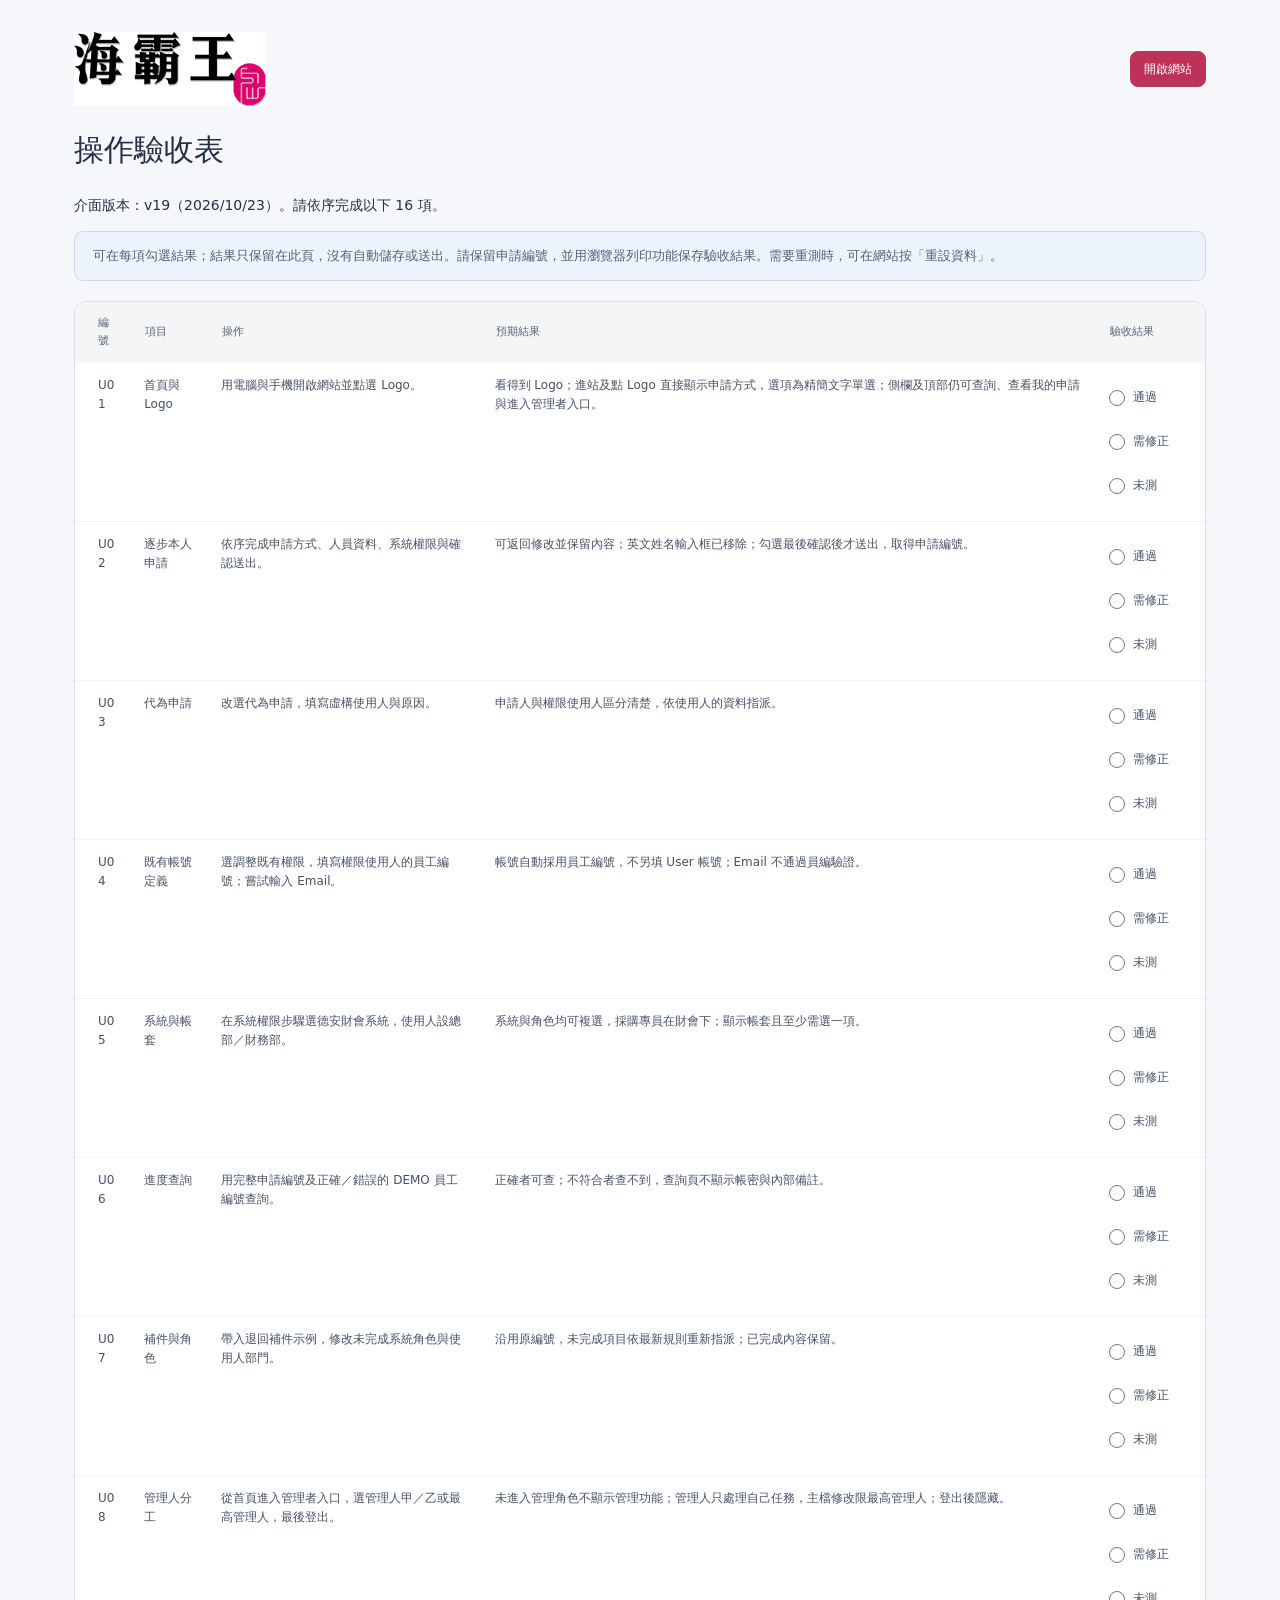
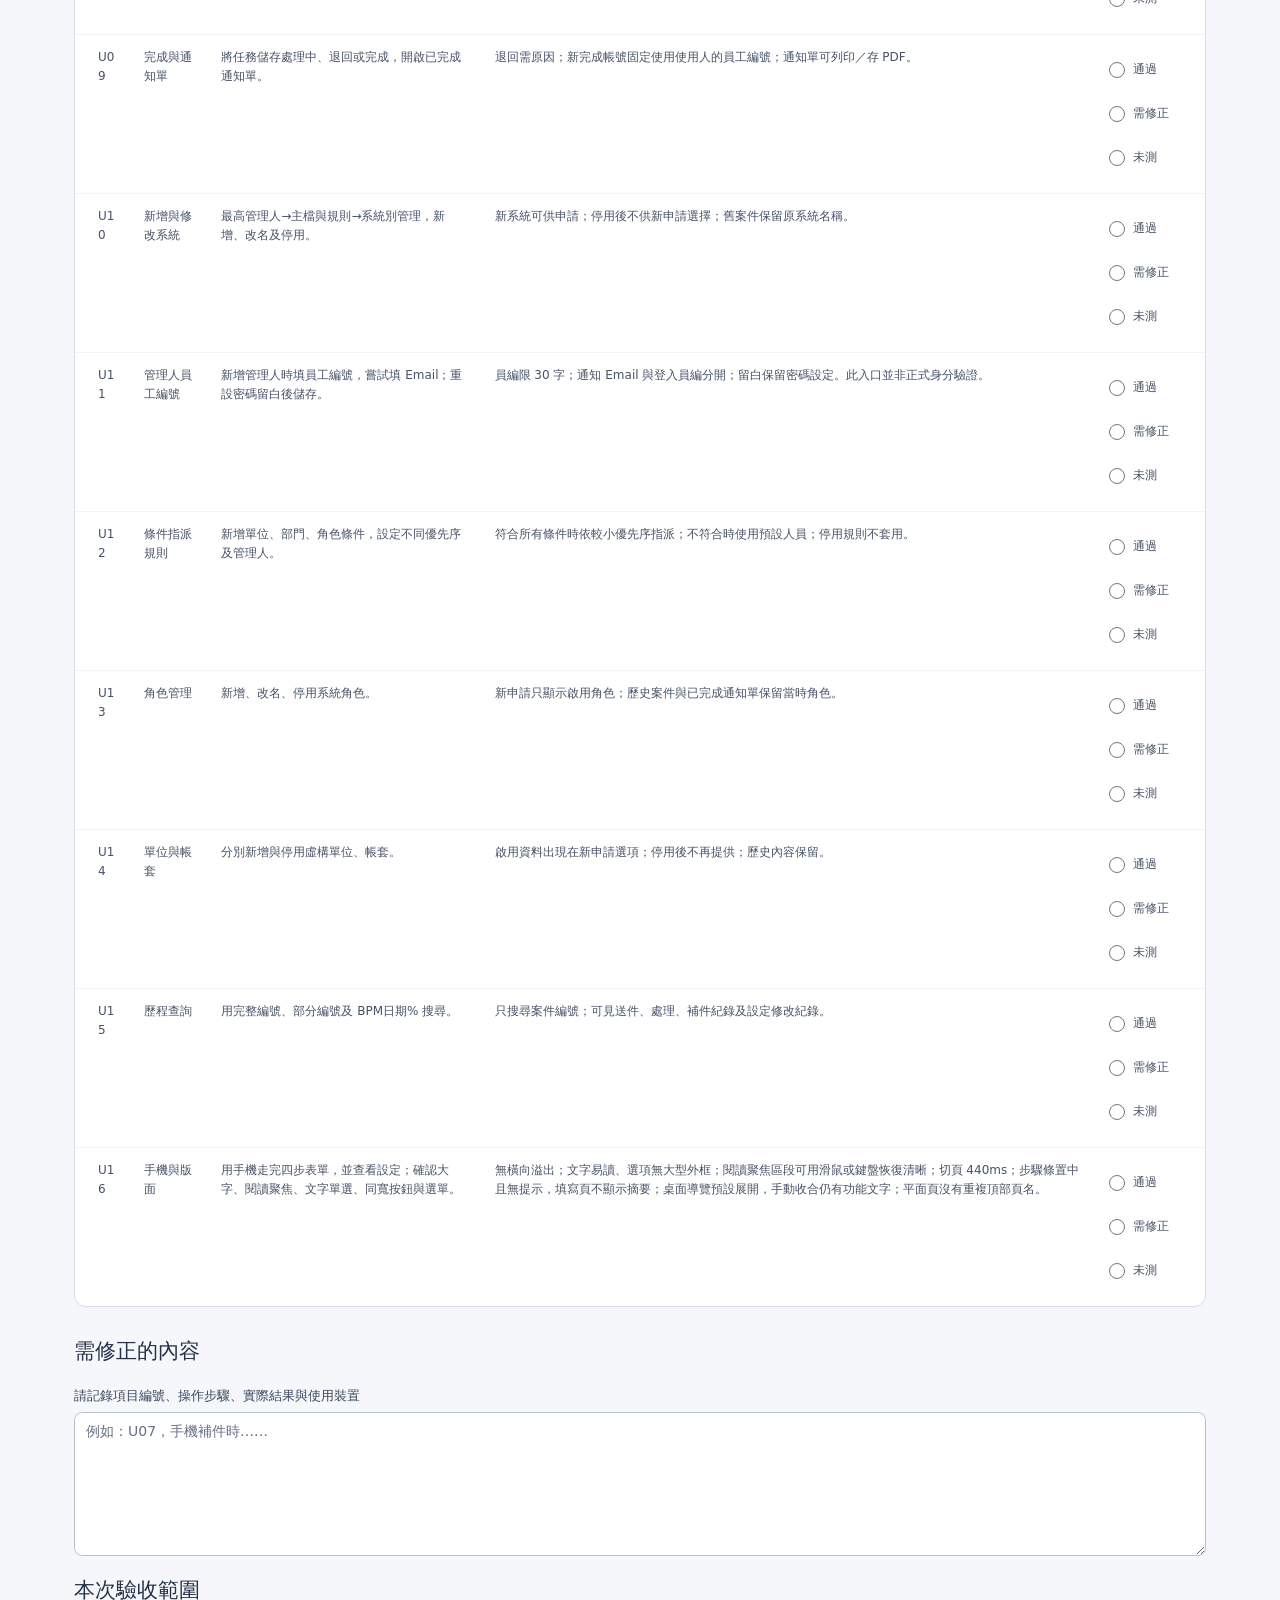
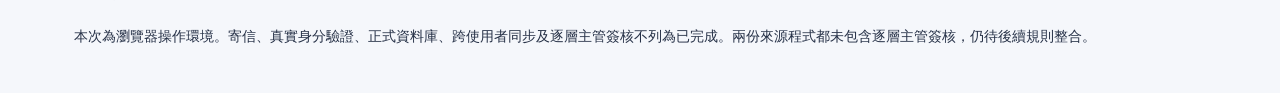
==== commit a1f563a8: "Publish department-first selection and streamlined personnel form" ====
--- a/demo/acceptance.html
+++ b/demo/acceptance.html
@@ -1 +1 @@
-<!doctype html><html lang="zh-Hant"><head><meta charset="utf-8"><meta name="viewport" content="width=device-width,initial-scale=1"><meta name="referrer" content="no-referrer"><meta http-equiv="Content-Security-Policy" content="default-src 'self'; style-src 'self'; img-src 'self'; connect-src 'none'; object-src 'none'; base-uri 'self'; form-action 'none'"><title>操作驗收表｜系統帳號申請</title><link rel="icon" href="./assets/favicon.svg"><link rel="stylesheet" href="./assets/style.css"><link rel="stylesheet" href="./assets/portal.css?v=20261023-wizard"><link rel="stylesheet" href="./assets/compact.css?v=20261023-wizard"></head><body class="acceptance-page"><main class="acceptance-container"><header class="acceptance-header"><img src="./assets/logo.png" alt="海霸王" width="192" height="74"><a class="btn primary" href="./index.html">開啟網站</a></header><h1>操作驗收表</h1><p>介面版本：v19（2026/10/23）。請依序完成以下 16 項。</p><div class="notice">可在每項勾選結果；結果只保留在此頁，沒有自動儲存或送出。請保留申請編號，並用瀏覽器列印功能保存驗收結果。需要重測時，可在網站按「重設資料」。</div><div class="table-wrap panel"><table><thead><tr><th>編號</th><th>項目</th><th>操作</th><th>預期結果</th><th>驗收結果</th></tr></thead><tbody><tr><td data-label="編號">U01</td><td data-label="項目">首頁與 Logo</td><td data-label="操作">用電腦與手機開啟網站並點選 Logo。</td><td data-label="預期結果">看得到 Logo；進站及點 Logo 直接顯示申請方式，選項為精簡文字單選；側欄及頂部仍可查詢、查看我的申請與進入管理者入口。</td><td data-label="驗收結果" class="acceptance-result"><label><input type="radio" name="U01" value="通過">通過</label> <label><input type="radio" name="U01" value="需修正">需修正</label> <label><input type="radio" name="U01" value="未測">未測</label></td></tr><tr><td data-label="編號">U02</td><td data-label="項目">逐步本人申請</td><td data-label="操作">依序完成申請方式、人員資料、系統權限與確認送出。</td><td data-label="預期結果">可返回修改並保留內容；英文姓名選填；勾選最後確認後才送出，取得申請編號。</td><td data-label="驗收結果" class="acceptance-result"><label><input type="radio" name="U02" value="通過">通過</label> <label><input type="radio" name="U02" value="需修正">需修正</label> <label><input type="radio" name="U02" value="未測">未測</label></td></tr><tr><td data-label="編號">U03</td><td data-label="項目">代為申請</td><td data-label="操作">改選代為申請，填寫虛構使用人與原因。</td><td data-label="預期結果">申請人與權限使用人區分清楚，依使用人的資料指派。</td><td data-label="驗收結果" class="acceptance-result"><label><input type="radio" name="U03" value="通過">通過</label> <label><input type="radio" name="U03" value="需修正">需修正</label> <label><input type="radio" name="U03" value="未測">未測</label></td></tr><tr><td data-label="編號">U04</td><td data-label="項目">既有帳號定義</td><td data-label="操作">選調整既有權限，填寫權限使用人的員工編號；嘗試輸入 Email。</td><td data-label="預期結果">帳號自動採用員工編號，不另填 User 帳號；Email 不通過員編驗證。</td><td data-label="驗收結果" class="acceptance-result"><label><input type="radio" name="U04" value="通過">通過</label> <label><input type="radio" name="U04" value="需修正">需修正</label> <label><input type="radio" name="U04" value="未測">未測</label></td></tr><tr><td data-label="編號">U05</td><td data-label="項目">系統與帳套</td><td data-label="操作">在系統權限步驟選德安財會系統，使用人設總部／財務部。</td><td data-label="預期結果">系統與角色均可複選，採購專員在財會下；顯示帳套且至少需選一項。</td><td data-label="驗收結果" class="acceptance-result"><label><input type="radio" name="U05" value="通過">通過</label> <label><input type="radio" name="U05" value="需修正">需修正</label> <label><input type="radio" name="U05" value="未測">未測</label></td></tr><tr><td data-label="編號">U06</td><td data-label="項目">進度查詢</td><td data-label="操作">用完整申請編號及正確／錯誤的 DEMO 員工編號查詢。</td><td data-label="預期結果">正確者可查；不符合者查不到，查詢頁不顯示帳密與內部備註。</td><td data-label="驗收結果" class="acceptance-result"><label><input type="radio" name="U06" value="通過">通過</label> <label><input type="radio" name="U06" value="需修正">需修正</label> <label><input type="radio" name="U06" value="未測">未測</label></td></tr><tr><td data-label="編號">U07</td><td data-label="項目">補件與角色</td><td data-label="操作">帶入退回補件示例，修改未完成系統角色與使用人部門。</td><td data-label="預期結果">沿用原編號，未完成項目依最新規則重新指派；已完成內容保留。</td><td data-label="驗收結果" class="acceptance-result"><label><input type="radio" name="U07" value="通過">通過</label> <label><input type="radio" name="U07" value="需修正">需修正</label> <label><input type="radio" name="U07" value="未測">未測</label></td></tr><tr><td data-label="編號">U08</td><td data-label="項目">管理人分工</td><td data-label="操作">從首頁進入管理者入口，選管理人甲／乙或最高管理人，最後登出。</td><td data-label="預期結果">未進入管理角色不顯示管理功能；管理人只處理自己任務，主檔修改限最高管理人；登出後隱藏。</td><td data-label="驗收結果" class="acceptance-result"><label><input type="radio" name="U08" value="通過">通過</label> <label><input type="radio" name="U08" value="需修正">需修正</label> <label><input type="radio" name="U08" value="未測">未測</label></td></tr><tr><td data-label="編號">U09</td><td data-label="項目">完成與通知單</td><td data-label="操作">將任務儲存處理中、退回或完成，開啟已完成通知單。</td><td data-label="預期結果">退回需原因；新完成帳號固定使用使用人的員工編號；通知單可列印／存 PDF。</td><td data-label="驗收結果" class="acceptance-result"><label><input type="radio" name="U09" value="通過">通過</label> <label><input type="radio" name="U09" value="需修正">需修正</label> <label><input type="radio" name="U09" value="未測">未測</label></td></tr><tr><td data-label="編號">U10</td><td data-label="項目">新增與修改系統</td><td data-label="操作">最高管理人→主檔與規則→系統別管理，新增、改名及停用。</td><td data-label="預期結果">新系統可供申請；停用後不供新申請選擇；舊案件保留原系統名稱。</td><td data-label="驗收結果" class="acceptance-result"><label><input type="radio" name="U10" value="通過">通過</label> <label><input type="radio" name="U10" value="需修正">需修正</label> <label><input type="radio" name="U10" value="未測">未測</label></td></tr><tr><td data-label="編號">U11</td><td data-label="項目">管理人員工編號</td><td data-label="操作">新增管理人時填員工編號，嘗試填 Email；重設密碼留白後儲存。</td><td data-label="預期結果">員編限 30 字；通知 Email 與登入員編分開；留白保留密碼設定。此入口並非正式身分驗證。</td><td data-label="驗收結果" class="acceptance-result"><label><input type="radio" name="U11" value="通過">通過</label> <label><input type="radio" name="U11" value="需修正">需修正</label> <label><input type="radio" name="U11" value="未測">未測</label></td></tr><tr><td data-label="編號">U12</td><td data-label="項目">條件指派規則</td><td data-label="操作">新增單位、部門、角色條件，設定不同優先序及管理人。</td><td data-label="預期結果">符合所有條件時依較小優先序指派；不符合時使用預設人員；停用規則不套用。</td><td data-label="驗收結果" class="acceptance-result"><label><input type="radio" name="U12" value="通過">通過</label> <label><input type="radio" name="U12" value="需修正">需修正</label> <label><input type="radio" name="U12" value="未測">未測</label></td></tr><tr><td data-label="編號">U13</td><td data-label="項目">角色管理</td><td data-label="操作">新增、改名、停用系統角色。</td><td data-label="預期結果">新申請只顯示啟用角色；歷史案件與已完成通知單保留當時角色。</td><td data-label="驗收結果" class="acceptance-result"><label><input type="radio" name="U13" value="通過">通過</label> <label><input type="radio" name="U13" value="需修正">需修正</label> <label><input type="radio" name="U13" value="未測">未測</label></td></tr><tr><td data-label="編號">U14</td><td data-label="項目">單位與帳套</td><td data-label="操作">分別新增與停用虛構單位、帳套。</td><td data-label="預期結果">啟用資料出現在新申請選項；停用後不再提供；歷史內容保留。</td><td data-label="驗收結果" class="acceptance-result"><label><input type="radio" name="U14" value="通過">通過</label> <label><input type="radio" name="U14" value="需修正">需修正</label> <label><input type="radio" name="U14" value="未測">未測</label></td></tr><tr><td data-label="編號">U15</td><td data-label="項目">歷程查詢</td><td data-label="操作">用完整編號、部分編號及 BPM日期% 搜尋。</td><td data-label="預期結果">只搜尋案件編號；可見送件、處理、補件紀錄及設定修改紀錄。</td><td data-label="驗收結果" class="acceptance-result"><label><input type="radio" name="U15" value="通過">通過</label> <label><input type="radio" name="U15" value="需修正">需修正</label> <label><input type="radio" name="U15" value="未測">未測</label></td></tr><tr><td data-label="編號">U16</td><td data-label="項目">手機與版面</td><td data-label="操作">用手機走完四步表單，並查看設定；確認大字、閱讀聚焦、文字單選、同寬按鈕與選單。</td><td data-label="預期結果">無橫向溢出；文字易讀、選項無大型外框；閱讀聚焦區段可用滑鼠或鍵盤恢復清晰；切頁 440ms；步驟條置中且無提示，填寫頁不顯示摘要；桌面導覽預設展開，手動收合仍有功能文字；平面頁沒有重複頂部頁名。</td><td data-label="驗收結果" class="acceptance-result"><label><input type="radio" name="U16" value="通過">通過</label> <label><input type="radio" name="U16" value="需修正">需修正</label> <label><input type="radio" name="U16" value="未測">未測</label></td></tr></tbody></table></div><section class="acceptance-notes"><h2>需修正的內容</h2><label class="field"><span>請記錄項目編號、操作步驟、實際結果與使用裝置</span><textarea rows="6" placeholder="例如：U07，手機補件時……"></textarea></label><h2>本次驗收範圍</h2><p>本次為瀏覽器操作環境。寄信、真實身分驗證、正式資料庫、跨使用者同步及逐層主管簽核不列為已完成。兩份來源程式都未包含逐層主管簽核，仍待後續規則整合。</p></section></main></body></html>+<!doctype html><html lang="zh-Hant"><head><meta charset="utf-8"><meta name="viewport" content="width=device-width,initial-scale=1"><meta name="referrer" content="no-referrer"><meta http-equiv="Content-Security-Policy" content="default-src 'self'; style-src 'self'; img-src 'self'; connect-src 'none'; object-src 'none'; base-uri 'self'; form-action 'none'"><title>操作驗收表｜系統帳號申請</title><link rel="icon" href="./assets/favicon.svg"><link rel="stylesheet" href="./assets/style.css"><link rel="stylesheet" href="./assets/portal.css?v=20261023-wizard"><link rel="stylesheet" href="./assets/compact.css?v=20261023-wizard"></head><body class="acceptance-page"><main class="acceptance-container"><header class="acceptance-header"><img src="./assets/logo.png" alt="海霸王" width="192" height="74"><a class="btn primary" href="./index.html">開啟網站</a></header><h1>操作驗收表</h1><p>介面版本：v19（2026/10/23）。請依序完成以下 16 項。</p><div class="notice">可在每項勾選結果；結果只保留在此頁，沒有自動儲存或送出。請保留申請編號，並用瀏覽器列印功能保存驗收結果。需要重測時，可在網站按「重設資料」。</div><div class="table-wrap panel"><table><thead><tr><th>編號</th><th>項目</th><th>操作</th><th>預期結果</th><th>驗收結果</th></tr></thead><tbody><tr><td data-label="編號">U01</td><td data-label="項目">首頁與 Logo</td><td data-label="操作">用電腦與手機開啟網站並點選 Logo。</td><td data-label="預期結果">看得到 Logo；進站及點 Logo 直接顯示申請方式，選項為精簡文字單選；側欄及頂部仍可查詢、查看我的申請與進入管理者入口。</td><td data-label="驗收結果" class="acceptance-result"><label><input type="radio" name="U01" value="通過">通過</label> <label><input type="radio" name="U01" value="需修正">需修正</label> <label><input type="radio" name="U01" value="未測">未測</label></td></tr><tr><td data-label="編號">U02</td><td data-label="項目">逐步本人申請</td><td data-label="操作">依序完成申請方式、人員資料、系統權限與確認送出。</td><td data-label="預期結果">可返回修改並保留內容；英文姓名輸入框已移除；勾選最後確認後才送出，取得申請編號。</td><td data-label="驗收結果" class="acceptance-result"><label><input type="radio" name="U02" value="通過">通過</label> <label><input type="radio" name="U02" value="需修正">需修正</label> <label><input type="radio" name="U02" value="未測">未測</label></td></tr><tr><td data-label="編號">U03</td><td data-label="項目">代為申請</td><td data-label="操作">改選代為申請，填寫虛構使用人與原因。</td><td data-label="預期結果">申請人與權限使用人區分清楚，依使用人的資料指派。</td><td data-label="驗收結果" class="acceptance-result"><label><input type="radio" name="U03" value="通過">通過</label> <label><input type="radio" name="U03" value="需修正">需修正</label> <label><input type="radio" name="U03" value="未測">未測</label></td></tr><tr><td data-label="編號">U04</td><td data-label="項目">既有帳號定義</td><td data-label="操作">選調整既有權限，填寫權限使用人的員工編號；嘗試輸入 Email。</td><td data-label="預期結果">帳號自動採用員工編號，不另填 User 帳號；Email 不通過員編驗證。</td><td data-label="驗收結果" class="acceptance-result"><label><input type="radio" name="U04" value="通過">通過</label> <label><input type="radio" name="U04" value="需修正">需修正</label> <label><input type="radio" name="U04" value="未測">未測</label></td></tr><tr><td data-label="編號">U05</td><td data-label="項目">系統與帳套</td><td data-label="操作">在系統權限步驟選德安財會系統，使用人設總部／財務部。</td><td data-label="預期結果">系統與角色均可複選，採購專員在財會下；顯示帳套且至少需選一項。</td><td data-label="驗收結果" class="acceptance-result"><label><input type="radio" name="U05" value="通過">通過</label> <label><input type="radio" name="U05" value="需修正">需修正</label> <label><input type="radio" name="U05" value="未測">未測</label></td></tr><tr><td data-label="編號">U06</td><td data-label="項目">進度查詢</td><td data-label="操作">用完整申請編號及正確／錯誤的 DEMO 員工編號查詢。</td><td data-label="預期結果">正確者可查；不符合者查不到，查詢頁不顯示帳密與內部備註。</td><td data-label="驗收結果" class="acceptance-result"><label><input type="radio" name="U06" value="通過">通過</label> <label><input type="radio" name="U06" value="需修正">需修正</label> <label><input type="radio" name="U06" value="未測">未測</label></td></tr><tr><td data-label="編號">U07</td><td data-label="項目">補件與角色</td><td data-label="操作">帶入退回補件示例，修改未完成系統角色與使用人部門。</td><td data-label="預期結果">沿用原編號，未完成項目依最新規則重新指派；已完成內容保留。</td><td data-label="驗收結果" class="acceptance-result"><label><input type="radio" name="U07" value="通過">通過</label> <label><input type="radio" name="U07" value="需修正">需修正</label> <label><input type="radio" name="U07" value="未測">未測</label></td></tr><tr><td data-label="編號">U08</td><td data-label="項目">管理人分工</td><td data-label="操作">從首頁進入管理者入口，選管理人甲／乙或最高管理人，最後登出。</td><td data-label="預期結果">未進入管理角色不顯示管理功能；管理人只處理自己任務，主檔修改限最高管理人；登出後隱藏。</td><td data-label="驗收結果" class="acceptance-result"><label><input type="radio" name="U08" value="通過">通過</label> <label><input type="radio" name="U08" value="需修正">需修正</label> <label><input type="radio" name="U08" value="未測">未測</label></td></tr><tr><td data-label="編號">U09</td><td data-label="項目">完成與通知單</td><td data-label="操作">將任務儲存處理中、退回或完成，開啟已完成通知單。</td><td data-label="預期結果">退回需原因；新完成帳號固定使用使用人的員工編號；通知單可列印／存 PDF。</td><td data-label="驗收結果" class="acceptance-result"><label><input type="radio" name="U09" value="通過">通過</label> <label><input type="radio" name="U09" value="需修正">需修正</label> <label><input type="radio" name="U09" value="未測">未測</label></td></tr><tr><td data-label="編號">U10</td><td data-label="項目">新增與修改系統</td><td data-label="操作">最高管理人→主檔與規則→系統別管理，新增、改名及停用。</td><td data-label="預期結果">新系統可供申請；停用後不供新申請選擇；舊案件保留原系統名稱。</td><td data-label="驗收結果" class="acceptance-result"><label><input type="radio" name="U10" value="通過">通過</label> <label><input type="radio" name="U10" value="需修正">需修正</label> <label><input type="radio" name="U10" value="未測">未測</label></td></tr><tr><td data-label="編號">U11</td><td data-label="項目">管理人員工編號</td><td data-label="操作">新增管理人時填員工編號，嘗試填 Email；重設密碼留白後儲存。</td><td data-label="預期結果">員編限 30 字；通知 Email 與登入員編分開；留白保留密碼設定。此入口並非正式身分驗證。</td><td data-label="驗收結果" class="acceptance-result"><label><input type="radio" name="U11" value="通過">通過</label> <label><input type="radio" name="U11" value="需修正">需修正</label> <label><input type="radio" name="U11" value="未測">未測</label></td></tr><tr><td data-label="編號">U12</td><td data-label="項目">條件指派規則</td><td data-label="操作">新增單位、部門、角色條件，設定不同優先序及管理人。</td><td data-label="預期結果">符合所有條件時依較小優先序指派；不符合時使用預設人員；停用規則不套用。</td><td data-label="驗收結果" class="acceptance-result"><label><input type="radio" name="U12" value="通過">通過</label> <label><input type="radio" name="U12" value="需修正">需修正</label> <label><input type="radio" name="U12" value="未測">未測</label></td></tr><tr><td data-label="編號">U13</td><td data-label="項目">角色管理</td><td data-label="操作">新增、改名、停用系統角色。</td><td data-label="預期結果">新申請只顯示啟用角色；歷史案件與已完成通知單保留當時角色。</td><td data-label="驗收結果" class="acceptance-result"><label><input type="radio" name="U13" value="通過">通過</label> <label><input type="radio" name="U13" value="需修正">需修正</label> <label><input type="radio" name="U13" value="未測">未測</label></td></tr><tr><td data-label="編號">U14</td><td data-label="項目">單位與帳套</td><td data-label="操作">分別新增與停用虛構單位、帳套。</td><td data-label="預期結果">啟用資料出現在新申請選項；停用後不再提供；歷史內容保留。</td><td data-label="驗收結果" class="acceptance-result"><label><input type="radio" name="U14" value="通過">通過</label> <label><input type="radio" name="U14" value="需修正">需修正</label> <label><input type="radio" name="U14" value="未測">未測</label></td></tr><tr><td data-label="編號">U15</td><td data-label="項目">歷程查詢</td><td data-label="操作">用完整編號、部分編號及 BPM日期% 搜尋。</td><td data-label="預期結果">只搜尋案件編號；可見送件、處理、補件紀錄及設定修改紀錄。</td><td data-label="驗收結果" class="acceptance-result"><label><input type="radio" name="U15" value="通過">通過</label> <label><input type="radio" name="U15" value="需修正">需修正</label> <label><input type="radio" name="U15" value="未測">未測</label></td></tr><tr><td data-label="編號">U16</td><td data-label="項目">手機與版面</td><td data-label="操作">用手機走完四步表單，並查看設定；確認大字、閱讀聚焦、文字單選、同寬按鈕與選單。</td><td data-label="預期結果">無橫向溢出；文字易讀、選項無大型外框；閱讀聚焦區段可用滑鼠或鍵盤恢復清晰；切頁 440ms；步驟條置中且無提示，填寫頁不顯示摘要；桌面導覽預設展開，手動收合仍有功能文字；平面頁沒有重複頂部頁名。</td><td data-label="驗收結果" class="acceptance-result"><label><input type="radio" name="U16" value="通過">通過</label> <label><input type="radio" name="U16" value="需修正">需修正</label> <label><input type="radio" name="U16" value="未測">未測</label></td></tr></tbody></table></div><section class="acceptance-notes"><h2>需修正的內容</h2><label class="field"><span>請記錄項目編號、操作步驟、實際結果與使用裝置</span><textarea rows="6" placeholder="例如：U07，手機補件時……"></textarea></label><h2>本次驗收範圍</h2><p>本次為瀏覽器操作環境。寄信、真實身分驗證、正式資料庫、跨使用者同步及逐層主管簽核不列為已完成。兩份來源程式都未包含逐層主管簽核，仍待後續規則整合。</p></section></main></body></html>
